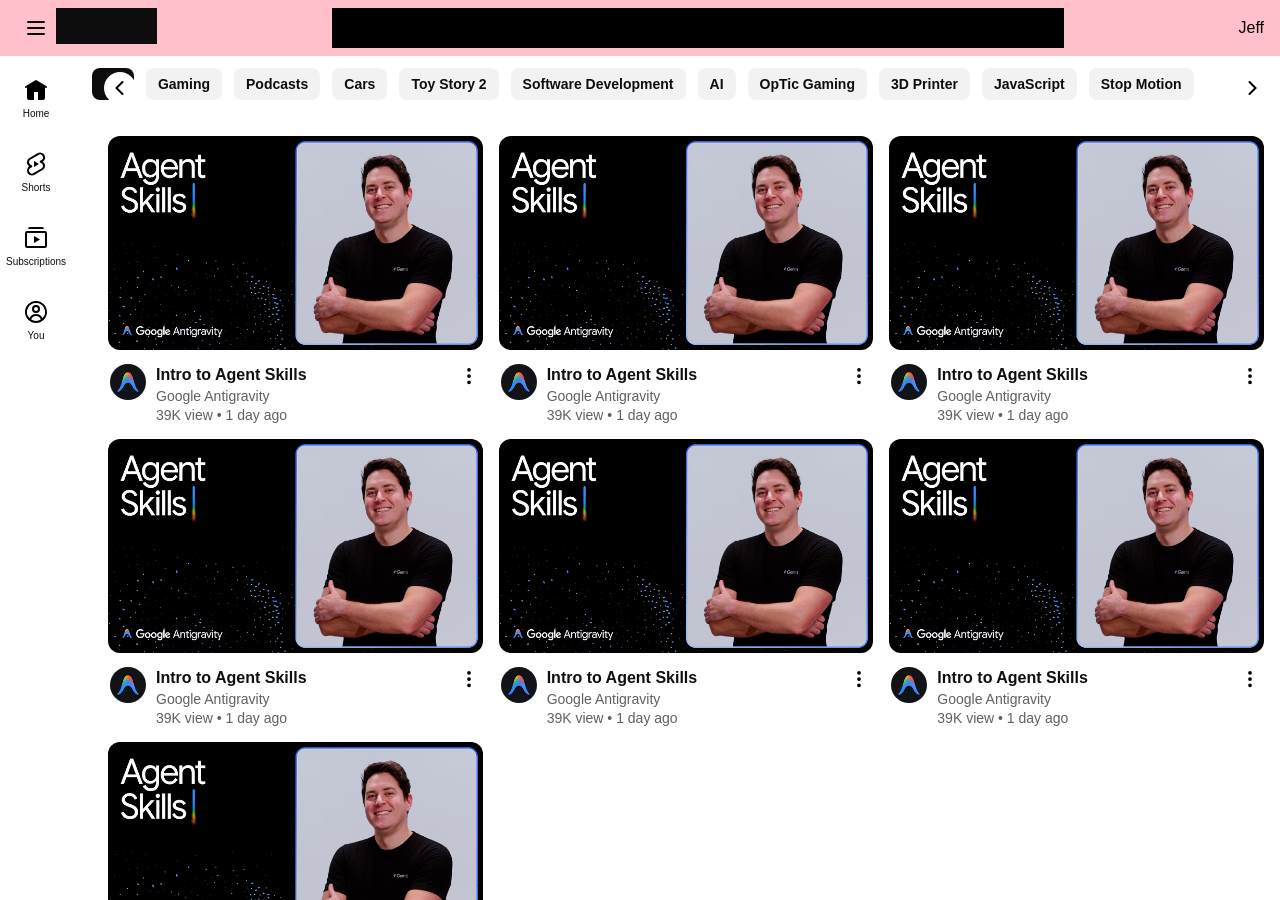
==== index.html @ ba790a58 "started the navbar" ====
<!DOCTYPE html>
<html lang="en">

<head>
    <meta charset="UTF-8">
    <meta name="viewport" content="width=device-width, initial-scale=1.0">
    
    <link rel="stylesheet" href="https://fonts.googleapis.com/css2?family=Material+Symbols+Outlined:opsz,wght,FILL,GRAD@20..48,100..700,0..1,-50..200&icon_names=home" />
    <link rel="stylesheet" href="style.css">
    <link rel="stylesheet" href="responsive.css">

    <title>YouTube</title>
</head>

<body>

    <!-- Navbar - Top -->
    <nav>
        <div class="logo-menu-left">
            <div class="burger-menu-icon-container">
                <div class="burger-menu-icon">
                    <svg xmlns="http://www.w3.org/2000/svg" height="24" viewBox="0 0 24 24" width="24" focusable="false" aria-hidden="true" style="pointer-events: none; display: inherit; width: 100%; height: 100%;"><path d="M20 5H4a1 1 0 000 2h16a1 1 0 100-2Zm0 6H4a1 1 0 000 2h16a1 1 0 000-2Zm0 6H4a1 1 0 000 2h16a1 1 0 000-2Z"></path></svg>
                </div>
            </div>
            <div class="yt-logo-large-container">
                <!-- <svg xmlns="http://www.w3.org/2000/svg" width="90" height="20" viewBox="0 0 101 20" preserveAspectRatio="xMidYMid meet">
                    <g>
                        <path d="M14.4848 20C14.4848 20 23.5695 20 25.8229 19.4C27.0917 19.06 28.0459 18.08 28.3808 16.87C29 14.65 29 9.98 29 9.98C29 9.98 29 5.34 28.3808 3.14C28.0459 1.9 27.0917 0.94 25.8229 0.61C23.5695 0 14.4848 0 14.4848 0C14.4848 0 5.42037 0 3.17711 0.61C1.9286 0.94 0.954148 1.9 0.59888 3.14C0 5.34 0 9.98 0 9.98C0 9.98 0 14.65 0.59888 16.87C0.954148 18.08 1.9286 19.06 3.17711 19.4C5.42037 20 14.4848 20 14.4848 20Z" fill="#FF0000"></path>
                        <path d="M19 10L11.5 5.75V14.25L19 10Z" fill="white"></path>
                    </g>
                    <g class="yt-text-paths">
                        <path d="M32.1819 2.10016V18.9002H34.7619V12.9102H35.4519C38.8019 12.9102 40.5619 11.1102 40.5619 7.57016V6.88016C40.5619 3.31016 39.0019 2.10016 35.7219 2.10016H32.1819ZM37.8619 7.63016C37.8619 10.0002 37.1419 11.0802 35.4019 11.0802H34.7619V3.95016H35.4519C37.4219 3.95016 37.8619 4.76016 37.8619 7.13016V7.63016Z"></path>
                        </g>
                </svg> -->
            </div> 
        </div>
        <div class="search-area-middle">
            <div class="search-area"></div>
        </div>
        <div class="sign-in-right">Jeff</div>
    </nav>

    <!-- Main Area -->
    <main>

        <!-- Menu Sidebar Large -->
        <section class="menu-sidebar">
            <!-- HOME / SHORTS SECTION -->
            <section class="menu-sidebar-section home-shorts-section">
                <div class="menu-sidebar-item">
                    <!-- HOME -->
                    <div class="sb-item-content">
                        <div class="sb-menu-icon">
                            <svg xmlns="http://www.w3.org/2000/svg" height="24" viewBox="0 0 24 24" width="24" focusable="false" aria-hidden="true" style="pointer-events: none; display: inherit; width: 100%; height: 100%;"><path d="m11.485 2.143-8 4.8-2 1.2a1 1 0 001.03 1.714L3 9.567V20a2 2 0 002 2h5v-8h4v8h5a2 2 0 002-2V9.567l.485.29a1 1 0 001.03-1.714l-2-1.2-8-4.8a1 1 0 00-1.03 0Z"></path></svg>
                        </div>
                        <span>Home</span>
                    </div>
                </div>
                <!-- SHORTS -->
                <div class="menu-sidebar-item">
                    <div class="sb-item-content">
                        <div class="sb-menu-icon">
                            <svg xmlns="http://www.w3.org/2000/svg" height="24" viewBox="0 0 24 24" width="24" focusable="false" aria-hidden="true" style="pointer-events: none; display: inherit; width: 100%; height: 100%;"><path d="m13.467 1.19-8 4.7a5 5 0 00-.255 8.46 5 5 0 005.32 8.462l8-4.7a5 5 0 00.258-8.462 5 5 0 001.641-6.464l-.12-.217a5 5 0 00-6.844-1.78m5.12 2.79a2.999 2.999 0 01-1.067 4.107l-1.327.78a1 1 0 00.096 1.775l.943.423a3 3 0 01.288 5.323l-8 4.7a3 3 0 01-3.039-5.173l1.327-.78a1 1 0 00-.097-1.775l-.942-.423a3 3 0 01-.288-5.323l8-4.7a3 3 0 014.106 1.066ZM15 12l-5-3v6l5-3Z"></path></svg>
                        </div>
                        <span>Shorts</span>
                    </div>
                </div>
            </section>
            <!-- SUBSCRIPTIONS -->
            <section class="menu-sidebar-section subscriptions-section">
                <!-- Subscriptions Heading -->
                <div class="menu-sidebar-item">
                    <div class="sb-item-content">
                        <span class="sb-menu-header">Subscriptions</span>
                        <div class="sb-menu-header-icon">
                            <svg xmlns="http://www.w3.org/2000/svg" height="24" viewBox="0 0 24 24" width="24" focusable="false" aria-hidden="true" style="pointer-events: none; display: inherit; width: 100%; height: 100%;"><path d="M8.793 5.293a1 1 0 000 1.414L14.086 12l-5.293 5.293a1 1 0 101.414 1.414L16.914 12l-6.707-6.707a1 1 0 00-1.414 0Z"></path></svg>
                        </div>
                    </div>
                </div>
                <div class="menu-sidebar-item">
                    <div class="sb-item-content">
                        <div class="sb-menu-icon">
                            <img class="subs-profile-img" src="https://yt3.ggpht.com/vik8mAiwHQbXiFyKfZ3__p55_VBdGvwxPpuPJBBwdbF0PjJxikXhrP-C3nLQAMAxGNd_-xQCIg=s88-c-k-c0x00ffffff-no-rj" alt="Pewdiepie Profile">
                        </div>
                        <span>Pewdipie</span>
                    </div>
                </div>
                <div class="menu-sidebar-item">
                    <div class="sb-item-content">
                        <div class="sb-menu-icon">
                            <img class="subs-profile-img" src="https://yt3.ggpht.com/nxYrc_1_2f77DoBadyxMTmv7ZpRZapHR5jbuYe7PlPd5cIRJxtNNEYyOC0ZsxaDyJJzXrnJiuDE=s88-c-k-c0x00ffffff-no-rj" alt="MrFeast Profile">
                        </div>
                        <span>Mr Feast</span>
                    </div>
                </div>
                <div class="menu-sidebar-item">
                    <div class="sb-item-content">
                        <div class="sb-menu-icon">
                            <img class="subs-profile-img" src="https://yt3.ggpht.com/xVXPh2t4Z7pYetsrxf_paFtTQ7SOGHmx1WlRzZVTJ5S2cPAsUOtZRLisFFlnvQPnKAoIur0X=s88-c-k-c0x00ffffff-no-rj" alt="MrFeast Profile">
                        </div>
                        <span>Sidemen</span>
                    </div>
                </div>
                <div class="menu-sidebar-item">
                    <div class="sb-item-content">
                        <div class="sb-menu-icon">
                            <img class="subs-profile-img" src="https://yt3.ggpht.com/PEWUpS4lfXweWds1DtbHnlVA0eVXmqypfHZe8-Hatzu_7Evzp3Efgf515TmeCXd_0po2Ypi08g=s88-c-k-c0x00ffffff-no-rj" alt="MrFeast Profile">
                        </div>
                        <span>Ali-A</span>
                    </div>
                </div>
                <div class="menu-sidebar-item">
                    <div class="sb-item-content">
                        <div class="sb-menu-icon">
                            <img class="subs-profile-img" src="https://yt3.ggpht.com/ytc/AIdro_lu7cLnCLYpj5hdW6889KSFa0rfmZfuLLQJ6Gz0dOW3ug=s88-c-k-c0x00ffffff-no-rj" alt="MrFeast Profile">
                        </div>
                        <span>Glarses</span>
                    </div>
                </div>
                <div class="menu-sidebar-item">
                    <div class="sb-item-content">
                        <div class="sb-menu-icon">
                            <img class="subs-profile-img" src="https://yt3.ggpht.com/gnvYLhXy8FAlPXZ2RTrkrgj-5kyt0vdE2FUGVOiKGdEZIa-wN5A-7nwZBlWJLzUMmoh1NWAU=s88-c-k-c0x00ffffff-no-rj" alt="MrFeast Profile">
                        </div>
                        <span>Linus Tech Tips</span>
                    </div>
                </div>
                <div class="menu-sidebar-item">
                    <div class="sb-item-content">
                        <div class="sb-menu-icon">
                            <img class="subs-profile-img" src="https://yt3.ggpht.com/ytc/AIdro_nH4ueMlT85aICvxNP4BLaSfVcvIFF_AXxKb7SnITuHnxI=s88-c-k-c0x00ffffff-no-rj" alt="MrFeast Profile">
                        </div>
                        <span>Dashy</span>
                    </div>
                </div>
            </section>
            <!-- YOU SECTION -->
            <section class="menu-sidebar-section you-section">
                <!-- You Heading -->
                <div class="menu-sidebar-item">
                    <div class="sb-item-content">
                        <span class="sb-menu-header">You</span>
                        <div class="sb-menu-header-icon">
                            <svg xmlns="http://www.w3.org/2000/svg" height="24" viewBox="0 0 24 24" width="24" focusable="false" aria-hidden="true" style="pointer-events: none; display: inherit; width: 100%; height: 100%;"><path d="M8.793 5.293a1 1 0 000 1.414L14.086 12l-5.293 5.293a1 1 0 101.414 1.414L16.914 12l-6.707-6.707a1 1 0 00-1.414 0Z"></path></svg>
                        </div>
                    </div>
                </div>
                <!-- History -->
                <div class="menu-sidebar-item">
                    <div class="sb-item-content">
                        <div class="sb-menu-icon">
                            <svg xmlns="http://www.w3.org/2000/svg" height="24" viewBox="0 0 24 24" width="24" focusable="false" aria-hidden="true" style="pointer-events: none; display: inherit; width: 100%; height: 100%;"><path d="M8.76 1.487a11 11 0 11-7.54 12.706 1 1 0 011.96-.4 9 9 0 0014.254 5.38A9 9 0 0016.79 4.38 9 9 0 004.518 7H7a1 1 0 010 2H1V3a1 1 0 012 0v2.678a11 11 0 015.76-4.192ZM12 6a1 1 0 00-1 1v5.58l.504.288 3.5 2a1 1 0 10.992-1.736L13 11.42V7a1 1 0 00-1-1Z"></path></svg>
                        </div>
                        <span>History</span>
                    </div>
                </div>
                <!-- Playlists -->
                <div class="menu-sidebar-item">
                    <div class="sb-item-content">
                        <div class="sb-menu-icon">
                            <svg xmlns="http://www.w3.org/2000/svg" height="24" viewBox="0 0 24 24" width="24" focusable="false" aria-hidden="true" style="pointer-events: none; display: inherit; width: 100%; height: 100%;"><path d="M16 15.395a.5.5 0 01.762-.426L22.5 18.5l-5.738 3.531a.5.5 0 01-.762-.425v-6.212ZM14 19H4a1 1 0 110-2h10v2Zm6-8a1 1 0 110 2H4a1 1 0 110-2h16Zm0-6a1 1 0 110 2H4a1 1 0 010-2h16Z"></path></svg>
                        </div>
                        <span>Playlists</span>
                    </div>
                </div>
                <!-- Watch later -->
                <div class="menu-sidebar-item">
                    <div class="sb-item-content">
                        <div class="sb-menu-icon">
                            <svg xmlns="http://www.w3.org/2000/svg" height="24" viewBox="0 0 24 24" width="24" focusable="false" aria-hidden="true" style="pointer-events: none; display: inherit; width: 100%; height: 100%;"><path d="M12 1C5.925 1 1 5.925 1 12s4.925 11 11 11 11-4.925 11-11S18.075 1 12 1Zm0 2a9 9 0 110 18.001A9 9 0 0112 3Zm0 3a1 1 0 00-1 1v5.565l.485.292 3.33 2a1 1 0 001.03-1.714L13 11.435V7a1 1 0 00-1-1Z"></path></svg>
                        </div>
                        <span>Watch later</span>
                    </div>
                </div>
                <!-- Liked videos -->
                <div class="menu-sidebar-item">
                    <div class="sb-item-content">
                        <div class="sb-menu-icon">
                            <svg xmlns="http://www.w3.org/2000/svg" height="24" viewBox="0 0 24 24" width="24" focusable="false" aria-hidden="true" style="pointer-events: none; display: inherit; width: 100%; height: 100%;"><path d="M9.221 1.795a1 1 0 011.109-.656l1.04.173a4 4 0 013.252 4.784L14 9h4.061a3.664 3.664 0 013.576 2.868A3.68 3.68 0 0121 14.85l.02.087A3.815 3.815 0 0120 18.5v.043l-.01.227a2.82 2.82 0 01-.135.663l-.106.282A3.754 3.754 0 0116.295 22h-3.606l-.392-.007a12.002 12.002 0 01-5.223-1.388l-.343-.189-.27-.154a2.005 2.005 0 00-.863-.26l-.13-.004H3.5a1.5 1.5 0 01-1.5-1.5V12.5A1.5 1.5 0 013.5 11h1.79l.157-.013a1 1 0 00.724-.512l.063-.145 2.987-8.535Zm-1.1 9.196A3 3 0 015.29 13H4v4.998h1.468a4 4 0 011.986.528l.27.155.285.157A10 10 0 0012.69 20h3.606c.754 0 1.424-.483 1.663-1.2l.03-.126a.819.819 0 00.012-.131v-.872l.587-.586c.388-.388.577-.927.523-1.465l-.038-.23-.02-.087-.21-.9.55-.744A1.663 1.663 0 0018.061 11H14a2.002 2.002 0 01-1.956-2.418l.623-2.904a2 2 0 00-1.626-2.392l-.21-.035-2.71 7.741Z"></path></svg>
                        </div>
                        <span>Liked videos</span>
                    </div>
                </div>
                <!-- Your videos -->
                <div class="menu-sidebar-item">
                    <div class="sb-item-content">
                        <div class="sb-menu-icon">
                            <svg xmlns="http://www.w3.org/2000/svg" height="24" viewBox="0 0 24 24" width="24" focusable="false" aria-hidden="true" style="pointer-events: none; display: inherit; width: 100%; height: 100%;"><path d="M21 3H3a2 2 0 00-2 2v14a2 2 0 002 2h18a2 2 0 002-2V5a2 2 0 00-2-2ZM3 19V5h18v14H3Zm13-7L9.5 8v8l6.5-4Z"></path></svg>
                        </div>
                        <span>Your videos</span>
                    </div>
                </div>
                <!-- Downloads -->
                <div class="menu-sidebar-item">
                    <div class="sb-item-content">
                        <div class="sb-menu-icon">
                            <svg xmlns="http://www.w3.org/2000/svg" height="24" viewBox="0 0 24 24" width="24" focusable="false" aria-hidden="true" style="pointer-events: none; display: inherit; width: 100%; height: 100%;"><path d="M12 2a1 1 0 00-1 1v11.586l-4.293-4.293a1 1 0 10-1.414 1.414L12 18.414l6.707-6.707a1 1 0 10-1.414-1.414L13 14.586V3a1 1 0 00-1-1Zm7 18H5a1 1 0 000 2h14a1 1 0 000-2Z"></path></svg>
                        </div>
                        <span>Downloads</span>
                    </div>
                </div>
                <!-- Show more -->
                <div class="menu-sidebar-item">
                    <div class="sb-item-content">
                        <div class="sb-menu-icon">
                            <svg xmlns="http://www.w3.org/2000/svg" height="24" viewBox="0 0 24 24" width="24" focusable="false" aria-hidden="true" style="pointer-events: none; display: inherit; width: 100%; height: 100%;"><path d="M18.707 8.793a1 1 0 00-1.414 0L12 14.086 6.707 8.793a1 1 0 10-1.414 1.414L12 16.914l6.707-6.707a1 1 0 000-1.414Z"></path></svg>
                        </div>
                        <span>Show more</span>
                    </div>
                </div>
            </section>
            <!-- EXPLORE SECTION -->
            <section class="menu-sidebar-section explore-section">
                <!-- Explore Heading -->
                <div class="menu-sidebar-item">
                    <div class="sb-item-content">
                        <span class="sb-menu-header-bottom">Explore</span>
                    </div>
                </div>
                <!-- Music -->
                <div class="menu-sidebar-item">
                    <div class="sb-item-content">
                        <div class="sb-menu-icon">
                            <svg xmlns="http://www.w3.org/2000/svg" height="24" viewBox="0 0 24 24" width="24" focusable="false" aria-hidden="true" style="pointer-events: none; display: inherit; width: 100%; height: 100%;"><path d="M11 2.766v10.99a4.5 4.5 0 101.994 3.976L13 17.5V9.2l5.485 3.292A1 1 0 0020 11.634V6.966a1 1 0 00-.485-.857l-7-4.2A1 1 0 0011 2.766Zm2 4.102V4.533l5 3v2.335l-5-3ZM8.5 15a2.5 2.5 0 110 5.001A2.5 2.5 0 018.5 15Z"></path></svg>
                        </div>
                        <span>Music</span>
                    </div>
                </div>
                <!-- Gaming -->
                <div class="menu-sidebar-item">
                    <div class="sb-item-content">
                        <div class="sb-menu-icon">
                            <svg xmlns="http://www.w3.org/2000/svg" height="24" viewBox="0 0 24 24" width="24" focusable="false" aria-hidden="true" style="pointer-events: none; display: inherit; width: 100%; height: 100%;"><path d="M15.97 2.615 12 4.998 8.03 2.615a2 2 0 00-2.06 0l-5 3A2 2 0 000 7.33v7.34a2 2 0 00.97 1.715l10 6c.634.38 1.426.38 2.06 0l10-6A1.998 1.998 0 0024 14.67V7.33a2 2 0 00-.97-1.715l-5-3a2 2 0 00-2.06 0ZM12 7.33l5-3 5 3v7.34l-10 6-10-6V7.33l5-3 5 3ZM7 7.5a1 1 0 00-1 1v1.502H4.5a1 1 0 000 2H6V13.5a1 1 0 102 0v-1.498h1.5a1 1 0 000-2H8V8.5a1 1 0 00-1-1Zm11.5 1.502a1.5 1.5 0 100 3 1.5 1.5 0 000-3Zm-4 2a1.5 1.5 0 100 3 1.5 1.5 0 000-3Z"></path></svg>
                        </div>
                        <span>Gaming</span>
                    </div>
                </div>
                <!-- News -->
                <div class="menu-sidebar-item">
                    <div class="sb-item-content">
                        <div class="sb-menu-icon">
                            <svg xmlns="http://www.w3.org/2000/svg" height="24" viewBox="0 0 24 24" width="24" focusable="false" aria-hidden="true" style="pointer-events: none; display: inherit; width: 100%; height: 100%;"><path d="M23 17V3H1v14a4 4 0 004 4h14a4 4 0 004-4ZM3 17V5h18v12a2 2 0 01-2 2H5a2 2 0 01-2-2ZM18 7H6a1 1 0 000 2h12a1 1 0 100-2Zm0 4h-3a1 1 0 000 2h3a1 1 0 000-2Zm-7 0H6a1 1 0 00-1 1v4a1 1 0 001 1h5a1 1 0 001-1v-4a1 1 0 00-1-1Zm-4 4v-2h3v2H7Zm11 0h-3a1 1 0 000 2h3a1 1 0 000-2Z"></path></svg>
                        </div>
                        <span>News</span>
                    </div>
                </div>
                <!-- Show more -->
                <div class="menu-sidebar-item">
                    <div class="sb-item-content">
                        <div class="sb-menu-icon">
                            <svg xmlns="http://www.w3.org/2000/svg" height="24" viewBox="0 0 24 24" width="24" focusable="false" aria-hidden="true" style="pointer-events: none; display: inherit; width: 100%; height: 100%;"><path d="M18.707 8.793a1 1 0 00-1.414 0L12 14.086 6.707 8.793a1 1 0 10-1.414 1.414L12 16.914l6.707-6.707a1 1 0 000-1.414Z"></path></svg>
                        </div>
                        <span>Show more</span>
                    </div>
                </div>
            </section>
            <!-- MORE FROM YOUTUBE -->
            <section class="menu-sidebar-section more-from-yt-section">
                <!-- More from YouTube Heading -->
                <div class="menu-sidebar-item">
                    <div class="sb-item-content">
                        <span class="sb-menu-header-bottom">More from YouTube</span>
                    </div>
                </div>
                <!-- YouTube Studio -->
                <div class="menu-sidebar-item">
                    <div class="sb-item-content">
                        <div class="sb-menu-icon">
                            <svg xmlns="http://www.w3.org/2000/svg" xmlns:xlink="http://www.w3.org/1999/xlink" version="1.1" x="0px" y="0px" width="24px" height="24px" viewBox="0 0 24 24" enable-background="new 0 0 24 24" xml:space="preserve" focusable="false" aria-hidden="true" style="pointer-events: none; display: inherit; width: 100%; height: 100%;">
                                <g>
                                  <path fill="#FF0033" d="M11.13,1.21c0.48-0.28,1.26-0.28,1.74,0l8.01,4.64c0.48,0.28,0.87,0.97,0.87,1.53v9.24   c0,0.56-0.39,1.25-0.87,1.53l-8.01,4.64c-0.48,0.28-1.26,0.28-1.74,0l-8.01-4.64c-0.48-0.28-0.87-0.97-0.87-1.53V7.38   c0-0.56,0.39-1.25,0.87-1.53L11.13,1.21z"></path>
                                  <polygon fill="#FFFFFF" points="10,15 15,12 10,9  "></polygon>
                                  <path fill="#FFFFFF" d="M12,6c0.11,0,0.19,0.03,0.21,0.04l4.89,2.82c0.05,0.03,0.14,0.2,0.14,0.37v5.67c0,0.17-0.09,0.34-0.14,0.37   l-4.9,2.83c-0.03,0.01-0.1,0.04-0.21,0.04c-0.11,0-0.19-0.03-0.21-0.04l-4.9-2.83c-0.05-0.03-0.15-0.2-0.15-0.37V9.24   c0-0.17,0.1-0.34,0.14-0.37l4.9-2.83C11.82,6.03,11.89,6,12,6 M12,5c-0.25,0-0.51,0.06-0.71,0.18L6.39,8   C5.99,8.23,5.75,8.77,5.75,9.24v5.67c0,0.47,0.24,1,0.64,1.24l4.9,2.83c0.2,0.12,0.46,0.18,0.71,0.18c0.25,0,0.51-0.06,0.71-0.18   l4.9-2.83c0.41-0.24,0.64-0.77,0.64-1.24V9.24c0-0.47-0.23-1-0.64-1.24l-4.9-2.82C12.51,5.06,12.26,5,12,5L12,5z"></path>
                                </g>
                            </svg>
                        </div>
                        <span>YouTube Studio</span>
                    </div>
                </div>
                <!-- YouTube Music -->
                <div class="menu-sidebar-item">
                    <div class="sb-item-content">
                        <div class="sb-menu-icon">
                            <svg xmlns="http://www.w3.org/2000/svg" xmlns:xlink="http://www.w3.org/1999/xlink" version="1.1" x="0px" y="0px" width="24px" height="24px" viewBox="0 0 24 24" enable-background="new 0 0 24 24" xml:space="preserve" focusable="false" aria-hidden="true" style="pointer-events: none; display: inherit; width: 100%; height: 100%;">
                                <g>
                                  <circle id="XMLID_4814__yt141" fill="#FF0033" cx="12" cy="12" r="11"></circle>
                                  <path fill="#FFFFFF" d="M12,6.25c3.17,0,5.75,2.58,5.75,5.75s-2.58,5.75-5.75,5.75S6.25,15.17,6.25,12S8.83,6.25,12,6.25 M12,5.25   c-3.73,0-6.75,3.02-6.75,6.75s3.02,6.75,6.75,6.75s6.75-3.02,6.75-6.75S15.73,5.25,12,5.25L12,5.25z"></path>
                                  <polygon fill="#FFFFFF" points="10,15 15,12 10,9  "></polygon>
                                </g>
                            </svg>
                        </div>
                        <span>YouTube Music</span>
                    </div>
                </div>
                <!-- YouTube Kids -->
                <div class="menu-sidebar-item">
                    <div class="sb-item-content">
                        <div class="sb-menu-icon">
                            <svg xmlns="http://www.w3.org/2000/svg" xmlns:xlink="http://www.w3.org/1999/xlink" version="1.1" x="0px" y="0px" width="24px" height="24px" viewBox="0 0 24 24" enable-background="new 0 0 24 24" xml:space="preserve" focusable="false" aria-hidden="true" style="pointer-events: none; display: inherit; width: 100%; height: 100%;">
                                <g>
                                  <g>
                                    <path fill="#FF0033" d="M22.64,13.2c-0.01-1.04-0.62-5.98-0.9-6.74c-0.19-0.5-0.58-1.4-1.31-1.95c-0.94-0.7-1.7-0.83-2.68-0.85    C17.06,3.64,6.12,5.03,4.79,5.51C3.8,5.88,3.03,6.35,2.42,6.95c-0.99,0.98-1.18,1.93-1.02,3.6c0.14,1.52,0.85,6.55,1.21,7.59    c0.39,1.15,1.11,2.03,2.3,2.16c3.62,0.39,4.48-1.6,12.9-1.58c2.55,0.01,3.82-1.11,4.35-2.08C22.77,15.49,22.65,13.99,22.64,13.2z"></path>
                                    <path fill="#212121" d="M17.47,4.04C17.47,4.04,17.48,4.04,17.47,4.04c0.94,0.02,1.67,0.14,2.56,0.81    c0.7,0.53,1.08,1.39,1.25,1.86c0.28,0.73,0.85,5.44,0.86,6.43c0.01,0.76,0.12,2.19-0.47,3.28c-0.5,0.92-1.71,1.98-4.13,1.98    c-0.01,0-0.01,0-0.02,0c-0.04,0-0.07,0-0.11,0c-7.23,0-8.55,1.56-11.33,1.56c-0.27,0-0.56-0.02-0.87-0.05    c-1.13-0.12-1.82-0.96-2.19-2.06c-0.34-0.99-1.01-5.79-1.15-7.24c-0.15-1.6,0.03-2.51,0.98-3.44c0.58-0.57,1.32-1.02,2.27-1.37    C6.38,5.35,16.73,4.04,17.47,4.04 M17.47,3.2c-0.47,0-3.53,0.37-6.09,0.72C8.82,4.27,5.6,4.75,4.84,5.03    c-1.06,0.39-1.9,0.9-2.56,1.56C1.05,7.8,0.9,9.06,1.05,10.7c0.12,1.27,0.8,6.28,1.19,7.43c0.53,1.55,1.55,2.48,2.89,2.62    c0.33,0.04,0.64,0.05,0.96,0.05c1.17,0,2.1-0.25,3.18-0.54c1.69-0.45,3.8-1.02,8.15-1.02l0.11,0l0.02,0    c1.07,0,3.68-0.24,4.86-2.42c0.63-1.17,0.6-2.59,0.58-3.43c0-0.09,0-0.18-0.01-0.26c-0.01-1.01-0.59-5.85-0.92-6.72    c-0.38-1-0.89-1.75-1.53-2.23c-1.05-0.79-1.94-0.96-3.04-0.98l-0.01,0L17.47,3.2L17.47,3.2z"></path>
                                  </g>
                                  <g>
                                    <path fill="#FFFFFF" d="M15.28,11.85c-0.03,0.02-0.05,0.03-0.08,0.05c-0.21,0.14-0.42,0.28-0.63,0.43    c-0.49,0.33-3.33,2.26-3.33,2.26c-0.24,0.18-0.7,0.47-0.87,0.38c-0.17-0.09-0.23-0.72-0.27-1.02l-0.01-0.07    c-0.05-0.36-0.46-3.83-0.51-4.21C9.56,9.56,9.5,9.17,9.62,9.08c0.13-0.1,0.47,0.01,0.58,0.05c0.66,0.21,3.93,1.35,4.95,1.86    c0.03,0.02,0.06,0.03,0.1,0.04c0.15,0.06,0.35,0.15,0.35,0.39C15.6,11.65,15.42,11.76,15.28,11.85z"></path>
                                    <path fill="#212121" d="M10.04,9.59c1.14,0.38,3.77,1.32,5.01,1.87c-0.15,0.1-0.3,0.2-0.45,0.3c-0.58,0.39-3.94,2.68-3.94,2.68    l-0.02,0.01l-0.02,0.01c0,0,0,0,0,0c0-0.03-0.01-0.05-0.01-0.07l-0.02-0.13l-0.01-0.08c-0.04-0.31-0.31-2.58-0.48-3.94    C10.08,9.98,10.06,9.76,10.04,9.59 M9.4,8.56c-0.07,0-0.14,0.01-0.18,0.05c-0.15,0.11-0.07,0.58-0.05,0.7    c0.05,0.45,0.54,4.56,0.6,4.99l0.01,0.08c0.05,0.36,0.12,1.1,0.33,1.21c0.03,0.01,0.06,0.02,0.1,0.02c0.25,0,0.68-0.28,0.93-0.47    c0,0,3.36-2.29,3.94-2.68c0.25-0.17,0.5-0.34,0.75-0.51c0.03-0.02,0.06-0.04,0.1-0.06c0.17-0.1,0.38-0.23,0.38-0.5    c-0.01-0.29-0.24-0.39-0.41-0.46c-0.04-0.02-0.08-0.03-0.11-0.05c-1.21-0.61-5.09-1.96-5.87-2.21C9.8,8.63,9.58,8.56,9.4,8.56    L9.4,8.56z"></path>
                                  </g>
                                </g>
                            </svg>
                        </div>
                        <span>YouTube Kids</span>
                    </div>
                </div>
            </section>
            <!-- ADMIN SECTION -->
            <section class="menu-sidebar-section admin-section">
                <!-- Settings -->
                <div class="menu-sidebar-item">
                    <div class="sb-item-content">
                        <div class="sb-menu-icon">
                            <svg xmlns="http://www.w3.org/2000/svg" height="24" viewBox="0 0 24 24" width="24" focusable="false" aria-hidden="true" style="pointer-events: none; display: inherit; width: 100%; height: 100%;"><path d="M12.844 1h-1.687a2 2 0 00-1.962 1.616 3 3 0 01-3.92 2.263 2 2 0 00-2.38.891l-.842 1.46a2 2 0 00.417 2.507 3 3 0 010 4.525 2 2 0 00-.417 2.507l.843 1.46a2 2 0 002.38.892 3.001 3.001 0 013.918 2.263A2 2 0 0011.157 23h1.686a2 2 0 001.963-1.615 3.002 3.002 0 013.92-2.263 2 2 0 002.38-.892l.842-1.46a2 2 0 00-.418-2.507 3 3 0 010-4.526 2 2 0 00.418-2.508l-.843-1.46a2 2 0 00-2.38-.891 3 3 0 01-3.919-2.263A2 2 0 0012.844 1Zm-1.767 2.347a6 6 0 00.08-.347h1.687a4.98 4.98 0 002.407 3.37 4.98 4.98 0 004.122.4l.843 1.46A4.98 4.98 0 0018.5 12a4.98 4.98 0 001.716 3.77l-.843 1.46a4.98 4.98 0 00-4.123.4A4.979 4.979 0 0012.843 21h-1.686a4.98 4.98 0 00-2.408-3.371 4.999 4.999 0 00-4.12-.399l-.844-1.46A4.979 4.979 0 005.5 12a4.98 4.98 0 00-1.715-3.77l.842-1.459a4.98 4.98 0 004.123-.399 4.981 4.981 0 002.327-3.025ZM16 12a4 4 0 11-7.999 0 4 4 0 018 0Zm-4 2a2 2 0 100-4 2 2 0 000 4Z"></path></svg>
                        </div>
                        <span>Settings</span>
                    </div>
                </div>
                <!-- Report history -->
                <div class="menu-sidebar-item">
                    <div class="sb-item-content">
                        <div class="sb-menu-icon">
                            <svg xmlns="http://www.w3.org/2000/svg" height="24" viewBox="0 0 24 24" width="24" focusable="false" aria-hidden="true" style="pointer-events: none; display: inherit; width: 100%; height: 100%;"><path d="m4 2.999-.146.073A1.55 1.55 0 003 4.454v16.545a1 1 0 102 0v-6.491a7.26 7.26 0 016.248.115l.752.376a8.94 8.94 0 008 0l.145-.073c.524-.262.855-.797.855-1.382V4.458a1.21 1.21 0 00-1.752-1.083 7.26 7.26 0 01-6.496 0L12 2.999a8.94 8.94 0 00-8 0Zm7.105 1.79v-.002l.752.376A9.26 9.26 0 0019 5.641v7.62a6.95 6.95 0 01-6.105-.052l-.752-.376A9.261 9.261 0 005 12.355v-7.62a6.94 6.94 0 016.105.054Z"></path></svg>
                        </div>
                        <span>Report history</span>
                    </div>
                </div>
                <!-- Help -->
                <div class="menu-sidebar-item">
                    <div class="sb-item-content">
                        <div class="sb-menu-icon">
                            <svg xmlns="http://www.w3.org/2000/svg" height="24" viewBox="0 0 24 24" width="24" focusable="false" aria-hidden="true" style="pointer-events: none; display: inherit; width: 100%; height: 100%;"><path d="M12 1C5.925 1 1 5.925 1 12s4.925 11 11 11 11-4.925 11-11S18.075 1 12 1Zm0 2a9 9 0 110 18.001A9 9 0 0112 3Zm.5 3h-.483a3.45 3.45 0 00-3.089 1.909l-.323.644a1 1 0 001.79.894l.322-.643a1.46 1.46 0 011.3-.804h.483a1.5 1.5 0 01.153 2.992l-.306.016A1.5 1.5 0 0011 12.5v1a1 1 0 002 0v-.535A3.5 3.5 0 0012.5 6Zm-.5 9.75a1.25 1.25 0 100 2.5 1.25 1.25 0 000-2.5Z"></path></svg>
                        </div>
                        <span>Help</span>
                    </div>
                </div>
                <!-- Send feedback -->
                <div class="menu-sidebar-item">
                    <div class="sb-item-content">
                        <div class="sb-menu-icon">
                            <svg xmlns="http://www.w3.org/2000/svg" height="24" viewBox="0 0 24 24" width="24" focusable="false" aria-hidden="true" style="pointer-events: none; display: inherit; width: 100%; height: 100%;"><path d="M19 2H5a4 4 0 00-4 4v10a4 4 0 004 4h2v1.604a1.41 1.41 0 002.095 1.232L14.2 20H19a4 4 0 004-4V6a4 4 0 00-4-4ZM5 4h14a2 2 0 012 2v10a2 2 0 01-2 2h-5.318l-.453.252L9 20.6V18H5a2 2 0 01-2-2V6a2 2 0 012-2Zm7 2a1 1 0 00-1 1v4.5a1 1 0 002 0V7a1 1 0 00-1-1Zm0 7.75a1.25 1.25 0 100 2.5 1.25 1.25 0 000-2.5Z"></path></svg>
                        </div>
                        <span>Send feedback</span>
                    </div>
                </div>
            </section>
            <!-- FOOTER SECTION -->
            <footer>
                <div class="footer-top">
                    <a href="#" class="footer-links">About</a>
                    <a href="#" class="footer-links">Press</a>
                    <a href="#" class="footer-links">Copyright</a>
                    <a href="#" class="footer-links">Contact us</a>
                    <a href="#" class="footer-links">Creators</a>
                    <a href="#" class="footer-links">Advertise</a>
                    <a href="#" class="footer-links">Developers</a>
                </div>
                <div class="footer-bottom">
                    <a href="#" class="footer-links">Terms</a>
                    <a href="#" class="footer-links">Privacy</a>
                    <a href="#" class="footer-links">Policy & Safety</a>
                    <a href="#" class="footer-links">How YouTube works</a>
                    <a href="#" class="footer-links">Test new features</a>
                </div>
                <div class="copyright">
                    <div>© 2026 Google LLC</div>
                </div>
                
            </footer>
        </section>

        <!-- Menu Sidebar Small -->
        <section class="menu-sidebar-small">
            <div class="sml-menu-icons">
                <div class="sml-menu-icon">
                    <svg xmlns="http://www.w3.org/2000/svg" height="24" viewBox="0 0 24 24" width="24" focusable="false" aria-hidden="true" style="pointer-events: none; display: inherit; width: 100%; height: 100%;"><path d="m11.485 2.143-8 4.8-2 1.2a1 1 0 001.03 1.714L3 9.567V20a2 2 0 002 2h5v-8h4v8h5a2 2 0 002-2V9.567l.485.29a1 1 0 001.03-1.714l-2-1.2-8-4.8a1 1 0 00-1.03 0Z"></path></svg>
                </div>
                <div class="sml-menu-text">
                    Home
                </div>
            </div>
            <div class="sml-menu-icons">
                <div class="sml-menu-icon">
                    <svg xmlns="http://www.w3.org/2000/svg" height="24" viewBox="0 0 24 24" width="24" focusable="false" aria-hidden="true" style="pointer-events: none; display: inherit; width: 100%; height: 100%;"><path d="m13.467 1.19-8 4.7a5 5 0 00-.255 8.46 5 5 0 005.32 8.462l8-4.7a5 5 0 00.258-8.462 5 5 0 001.641-6.464l-.12-.217a5 5 0 00-6.844-1.78m5.12 2.79a2.999 2.999 0 01-1.067 4.107l-1.327.78a1 1 0 00.096 1.775l.943.423a3 3 0 01.288 5.323l-8 4.7a3 3 0 01-3.039-5.173l1.327-.78a1 1 0 00-.097-1.775l-.942-.423a3 3 0 01-.288-5.323l8-4.7a3 3 0 014.106 1.066ZM15 12l-5-3v6l5-3Z"></path></svg>
                </div>
                <div class="sml-menu-text">
                    Shorts
                </div>
            </div>
            <div class="sml-menu-icons">
                <div class="sml-menu-icon">
                    <svg xmlns="http://www.w3.org/2000/svg" height="24" viewBox="0 0 24 24" width="24" focusable="false" aria-hidden="true" style="pointer-events: none; display: inherit; width: 100%; height: 100%;"><path d="M18 1H6a2 2 0 00-2 2h16a2 2 0 00-2-2Zm3 4H3a2 2 0 00-2 2v13a2 2 0 002 2h18a2 2 0 002-2V7a2 2 0 00-2-2ZM3 20V7h18v13H3Zm13-6.5L10 10v7l6-3.5Z"></path></svg>
                </div>
                <div class="sml-menu-text">
                    Subscriptions
                </div>
            </div>
            <div class="sml-menu-icons">
                <div class="sml-menu-icon">
                    <svg xmlns="http://www.w3.org/2000/svg" height="24" viewBox="0 0 24 24" width="24" focusable="false" aria-hidden="true" style="pointer-events: none; display: inherit; width: 100%; height: 100%;"><path d="M12 1C5.925 1 1 5.925 1 12s4.925 11 11 11 11-4.925 11-11S18.075 1 12 1Zm0 2a9 9 0 016.447 15.276 7 7 0 00-12.895 0A9 9 0 0112 3Zm0 2a4 4 0 100 8 4 4 0 000-8Zm0 2a2 2 0 110 4 2 2 0 010-4Zm-.1 9.001L11.899 16a5 5 0 014.904 3.61A8.96 8.96 0 0112 21a8.96 8.96 0 01-4.804-1.391 5 5 0 014.704-3.608Z"></path></svg>
                </div>
                <div class="sml-menu-text">
                    You
                </div>
            </div>
        </section>

        <!-- Seperator Section -->
        <div class="seperator-section"></div>

        <!-- Video Section -->
        <section class="main-area-right">
            <!-- Category Section That Scrolls -->
            <section class="scroll-container">
                <div class="categories">
                    <div>
                        <button class="category-btn-active"><span>All</span></button>
                    </div>
                    <div>
                        <button class="category-btns"><span>Gaming</span></button>
                    </div>
                    <div>
                        <button class="category-btns"><span>Podcasts</span></button>
                    </div>
                    <div>
                        <button class="category-btns"><span>Cars</span></button>
                    </div>
                    <div>
                        <button class="category-btns"><span>Toy Story 2</span></button>
                    </div>
                    <div>
                        <button class="category-btns"><span>Software Development</span></button>
                    </div>
                    <div>
                        <button class="category-btns"><span>AI</span></button>
                    </div>
                    <div>
                        <button class="category-btns"><span>OpTic Gaming</span></button>
                    </div>
                    <div>
                        <button class="category-btns"><span>3D Printer</span></button>
                    </div>
                    <div>
                        <button class="category-btns"><span>JavaScript</span></button>
                    </div>
                    <div>
                        <button class="category-btns"><span>Stop Motion</span></button>
                    </div>
                </div>

                <!-- Category Arrows (left & right) -->
                <div class="arrows">
                    <div class="arrow-container right-arrow-container">
                        <div class="arrow">
                            <svg xmlns="http://www.w3.org/2000/svg" height="24" viewBox="0 0 24 24" width="24" focusable="false" aria-hidden="true" style="pointer-events: none; display: inherit; width: 100%; height: 100%;"><path d="M8.793 5.293a1 1 0 000 1.414L14.086 12l-5.293 5.293a1 1 0 101.414 1.414L16.914 12l-6.707-6.707a1 1 0 00-1.414 0Z"></path></svg>
                        </div>
                    </div>
                    <div class="arrow-container left-arrow-container">
                        <div class="arrow">
                            <svg xmlns="http://www.w3.org/2000/svg" height="24" viewBox="0 0 24 24" width="24" focusable="false" aria-hidden="true" style="pointer-events: none; display: inherit; width: 100%; height: 100%;"><path d="M13.793 5.293 7.086 12l6.707 6.707a1 1 0 101.414-1.414L9.914 12l5.293-5.293a1 1 0 10-1.414-1.414Z"></path></svg>
                        </div>
                    </div>
                    
                </div>
                
            </section>
            <!-- YouTube Video Feed Section -->
            <section class="videos-section">
                <!-- Video 1 -->
                <div class="video">
                    <div class="video-thumbnail">
                        <img src="./resources/video-thumbnails/yt-thumbnail-1.avif" alt="intro to agent skills">
                    </div>
                    <div class="video-details">
                        <div class="channel-dp">
                            <img src="./resources/channel-dps/channel-1-dp.jpg" alt="google antigravity">
                        </div>
                        <div class="video-info-section">
                            <div class="video-info-section-left">
                                <span class="video-title">Intro to Agent Skills</span>
                                <span class="video-channel">Google Antigravity</span>
                                <span class="video-views-date">39K view • 1 day ago</span>
                            </div>
                            <div class="video-info-section-right">
                                <img src="./resources/symbols/three-dots-vertical.svg" alt="">
                            </div>
                        </div>
                    </div>
                </div>
                <!-- Video 2 -->
                <div class="video">
                    <div class="video-thumbnail">
                        <img src="./resources/video-thumbnails/yt-thumbnail-1.avif" alt="intro to agent skills">
                    </div>
                    <div class="video-details">
                        <div class="channel-dp">
                            <img src="./resources/channel-dps/channel-1-dp.jpg" alt="google antigravity">
                        </div>
                        <div class="video-info-section">
                            <div class="video-info-section-left">
                                <span class="video-title">Intro to Agent Skills</span>
                                <span class="video-channel">Google Antigravity</span>
                                <span class="video-views-date">39K view • 1 day ago</span>
                            </div>
                            <div class="video-info-section-right">
                                <img src="./resources/symbols/three-dots-vertical.svg" alt="">
                            </div>
                        </div>
                    </div>
                </div>
                <!-- Video 3 -->
                <div class="video">
                    <div class="video-thumbnail">
                        <img src="./resources/video-thumbnails/yt-thumbnail-1.avif" alt="intro to agent skills">
                    </div>
                    <div class="video-details">
                        <div class="channel-dp">
                            <img src="./resources/channel-dps/channel-1-dp.jpg" alt="google antigravity">
                        </div>
                        <div class="video-info-section">
                            <div class="video-info-section-left">
                                <span class="video-title">Intro to Agent Skills</span>
                                <span class="video-channel">Google Antigravity</span>
                                <span class="video-views-date">39K view • 1 day ago</span>
                            </div>
                            <div class="video-info-section-right">
                                <img src="./resources/symbols/three-dots-vertical.svg" alt="">
                            </div>
                        </div>
                    </div>
                </div>
                <!-- Video 4 -->
                <div class="video">
                    <div class="video-thumbnail">
                        <img src="./resources/video-thumbnails/yt-thumbnail-1.avif" alt="intro to agent skills">
                    </div>
                    <div class="video-details">
                        <div class="channel-dp">
                            <img src="./resources/channel-dps/channel-1-dp.jpg" alt="google antigravity">
                        </div>
                        <div class="video-info-section">
                            <div class="video-info-section-left">
                                <span class="video-title">Intro to Agent Skills</span>
                                <span class="video-channel">Google Antigravity</span>
                                <span class="video-views-date">39K view • 1 day ago</span>
                            </div>
                            <div class="video-info-section-right">
                                <img src="./resources/symbols/three-dots-vertical.svg" alt="">
                            </div>
                        </div>
                    </div>
                </div>
                <!-- Video 5 -->
                <div class="video">
                    <div class="video-thumbnail">
                        <img src="./resources/video-thumbnails/yt-thumbnail-1.avif" alt="intro to agent skills">
                    </div>
                    <div class="video-details">
                        <div class="channel-dp">
                            <img src="./resources/channel-dps/channel-1-dp.jpg" alt="google antigravity">
                        </div>
                        <div class="video-info-section">
                            <div class="video-info-section-left">
                                <span class="video-title">Intro to Agent Skills</span>
                                <span class="video-channel">Google Antigravity</span>
                                <span class="video-views-date">39K view • 1 day ago</span>
                            </div>
                            <div class="video-info-section-right">
                                <img src="./resources/symbols/three-dots-vertical.svg" alt="">
                            </div>
                        </div>
                    </div>
                </div>
                <!-- Video 6 -->
                <div class="video">
                    <div class="video-thumbnail">
                        <img src="./resources/video-thumbnails/yt-thumbnail-1.avif" alt="intro to agent skills">
                    </div>
                    <div class="video-details">
                        <div class="channel-dp">
                            <img src="./resources/channel-dps/channel-1-dp.jpg" alt="google antigravity">
                        </div>
                        <div class="video-info-section">
                            <div class="video-info-section-left">
                                <span class="video-title">Intro to Agent Skills</span>
                                <span class="video-channel">Google Antigravity</span>
                                <span class="video-views-date">39K view • 1 day ago</span>
                            </div>
                            <div class="video-info-section-right">
                                <img src="./resources/symbols/three-dots-vertical.svg" alt="">
                            </div>
                        </div>
                    </div>
                </div>
                <!-- Video 7 -->
                <div class="video">
                    <div class="video-thumbnail">
                        <img src="./resources/video-thumbnails/yt-thumbnail-1.avif" alt="intro to agent skills">
                    </div>
                    <div class="video-details">
                        <div class="channel-dp">
                            <img src="./resources/channel-dps/channel-1-dp.jpg" alt="google antigravity">
                        </div>
                        <div class="video-info-section">
                            <div class="video-info-section-left">
                                <span class="video-title">Intro to Agent Skills</span>
                                <span class="video-channel">Google Antigravity</span>
                                <span class="video-views-date">39K view • 1 day ago</span>
                            </div>
                            <div class="video-info-section-right">
                                <img src="./resources/symbols/three-dots-vertical.svg" alt="">
                            </div>
                        </div>
                    </div>
                </div>
            </section>
        </section>

    </main>
    
</body>
</html>
---- style.css ----
* {
    box-sizing: border-box;
    margin: 0;
    padding: 0;
}

body {
    font-family: Roboto, Noto, sans-serif;
    width: 100vw;
}

/*  NAV BAR STYLING */
nav {
    height: 56px;
    width: 100%;
    background-color: pink;
    padding: 0 16px;
    display: flex;
    justify-content: space-between;
    align-items: center;
}
.logo-menu-left {
    display: flex;
}
.burger-menu-icon-container {
    height: 100%;
}
.burger-menu-icon {
    width: 24px;
    height: 24px;
    margin: 8px;
}
.yt-logo-large-container {
    padding: 18px 14px 18px 16px;
    width: 101px;
    height: 20px;
    background-color: #0d0d0d;
}

/* SEARCH AREA */
.search-area {
    background-color: black;
    height: 40px;
    width: 732px;
    height: 40px;
}

.search-bar {
    padding: 0 4px;
    margin-left: 40px;
    flex-grow: 1;
    flex-shrink: 1;
}

/* MAIN AREA */
main {
    height: calc(100vh - 56px);
    width: 100%;
    display: flex;
    overflow: hidden;
}

.menu-sidebar {
    width: 240px;
    height: 100%;
    display: flex;
    flex-shrink: 0;
    flex-direction: column; 
    overflow-y: auto;
}

.menu-sidebar-section {
    padding: 12px;
    width: 100%;
    font-size: 14px;
    border-bottom: 1px solid rgba(0, 0, 0, 0.1);
}
.menu-sidebar-item {
    height: 40px;
    width: 204px;
    display: flex;
    justify-content: center;
    align-items: center;
    font-weight: 400;
}
.sb-item-content {
    height: 100%;
    width: 100%;
    padding: 0 12px;
    display: flex;
    justify-content: flex-start;
    align-items: center;
}
.sb-menu-icon {
    margin-right: 24px;
    height: 24px;
    width: 24px;
}

/* Menu Headings */
.sb-menu-header {
    padding-right: 8px;
    color: rgb(15, 15, 15);
    font-size: 16px;
    font-weight: 500;
}
.sb-menu-header-icon {
    width: 16px;
    height: 16px;
}

/* Menu Headings Bottom */
.sb-menu-header-bottom {
    width: 192px;
    height: 22px;
    font-size: 16px;
    font-weight: 500;
    padding: 0 12px 0 0;
}

/* Subscription Section */
.subs-profile-img {
    width: 24px;
    border-radius: 50%;
}

/* SMALL MENU */
.menu-sidebar-small {
    display: none;
}


/* Footer Section */
footer {
    width: 100%;
}
.footer-top {
    padding: 16px 24px 0 24px;
    line-height: 18px;
}
.footer-bottom{
    padding: 12px 24px 0px 24px;
    line-height: 18px;
}
.footer-links {
    font-size: 13px;
    font-weight: 500;
    color: rgb(96, 96, 96);
    text-decoration: none;
    margin-right: 8px;
}
.footer-links:hover {
    cursor: pointer;
}

/* Copyright in Footer */
.copyright {
    padding: 16px 24px;
    font-size: 12px;
    color: rgb(144, 144, 144);
}

.seperator-section {
    width: 20px;
    height: 100%;
}


/* MAIN VIDEO SECTION */
.main-area-right {
    flex: 1;
    height: 100%;
    min-width: 0;
    display: flex;
    flex-direction: column;
    overflow-x: hidden;
    overflow-y: auto;
}

/* TOP SCROLL BAR  */
.scroll-container {
    height: 56px;
    background-color: white;
    position: relative;
    z-index: 1;
}
.arrows {
    height: 100%;
    width: 100%;
    position: absolute;
    top: 0px;
}
.arrow-container {
    width: 32px;
    height: 32px;
    border-bottom-left-radius: 16px;
    border-bottom-right-radius: 16px;
    border-top-right-radius: 16px;
    border-top-left-radius: 16px;
    position: absolute;
    top: calc((100% - 24px) / 2);
    z-index: 50;
    background-color: rgb(255, 255, 255);
    display: flex;
    justify-content: center;
    align-items: center;
    cursor: pointer;
    margin: 0 12px;
}
.right-arrow-container {
    right: 0px;
}
.left-arrow-container {
    left: 0px
}
.arrow {
    width: 24px;
}
.categories {
    display: flex;
    align-items: center;
}

/* CATEGORY BUTTONS | TOP SCROLL BAR */
.category-btn-active {
    background-color: #0d0d0d;
    color: #dfdfdf;
    height: 32px;
    padding: 0 12px;
    margin: 12px 12px 12px 0;
    border-bottom-left-radius: 8px;
    border-bottom-right-radius: 8px;
    border-top-left-radius: 8px;
    border-top-right-radius: 8px;
    border: none;
    font-size: 14px;
    font-weight: 600;
}
.category-btns {
    background-color: rgba(0, 0, 0, 0.05);
    color: #0d0d0d;
    height: 32px;
    padding: 0 12px;
    margin: 12px 12px 12px 0;
    border-bottom-left-radius: 8px;
    border-bottom-right-radius: 8px;
    border-top-left-radius: 8px;
    border-top-right-radius: 8px;
    border: none;
    font-size: 14px;
    font-weight: 600;
}

/* YOUTUBE VIDEO FEED SECTION */

.videos-section {
    display: grid;
    gap: 16px;
    padding: 24px 16px;
    grid-template-columns: repeat(4, 1fr);
}

/* INDIVIDUAL VIDEO */
.video {
    display: flex;
    flex-direction: column;
    width: 100%;
    height: auto;
    margin: 0;
}
.video-thumbnail {
    width: 100%;
    margin-bottom: 12px;
    position: relative;
    aspect-ratio: 16/9;
    object-fit: cover;
}
.video-thumbnail img {
    width: 100%;
    height: 100%;
    border-top-right-radius: 12px;
    border-top-left-radius: 12px;
    border-bottom-right-radius: 12px;
    border-bottom-left-radius: 12px;
}
.video-details {
    width: 100%;
    max-height: 88px;
    display: flex;
    justify-content: flex-start;
}
.channel-dp {
    width: 36px;
    margin-right: 12px;
}
.channel-dp img {
    width: 36px;
    margin: 2px;
    border-top-right-radius: 50%;
    border-top-left-radius: 50%;
    border-bottom-right-radius: 50%;
    border-bottom-left-radius: 50%;
}

.video-info-section {
    padding-top: 4px;
    display: flex;
    justify-content: space-between;
    width: calc(100% - 36px);
}

.video-info-section-left {
    display: flex;
    position: relative;
    flex-direction: column;
    color: rgb(15, 15, 15);
}
.video-title {
    font-size: 16px;
    font-weight: 700;
    margin-right: 24px;
}
.video-channel {
    margin-top: 4px;
    color: rgb(96, 96, 96);
    font-size: 14px;
    font-weight: 400;
    cursor: pointer;
}
.video-views-date {
    margin-top: 3px;
    color: rgb(96, 96, 96);
    font-size: 14px;
    font-weight: 400;
    cursor: pointer;
}

.video-info-section-right {
    width: 24px;
}
.video-info-section-right img {
    width: 20px;
    height: 20px;
}
---- responsive.css ----
/* 4 videos & full sidebar */

/* 3 videos */
@media (max-width: 1991px) {
    .videos-section {
        grid-template-columns: repeat(3, 1fr);
    }
    .menu-sidebar-small {
        display: none;
    }
}
/* 3 videos and small sidebar */
@media (max-width: 1312px) {
    .videos-section {
        grid-template-columns: repeat(3, 1fr);
    }
    .menu-sidebar {
        display: none;
    }
    .menu-sidebar-small {
        display: flex;
        flex-direction: column;
        padding: 4px 4px 0 4px;
    }
    .sml-menu-icons{
        height: 44px;
        width: 64px;
        display: flex;
        flex-direction: column;
        justify-content: center;
        align-items: center;
        margin: 16px 0 14px 0;
    }
    .sml-menu-icon {
        height: 24px;
        width: 24px;
        margin-bottom: 6px;
    }
    .sml-menu-text {
        font-size: 10px;
        color: rgb(15, 15, 15);
    }
}
/* 2 videos and small sidebar */
@media (max-width: 960px) {
    .videos-section {
        grid-template-columns: repeat(2, 1fr);
    }
}

/* 2 videos and NO SIDEBAR */
@media (max-width: 791px) {
    .videos-section {
        grid-template-columns: repeat(2, 1fr);
    }
    .menu-sidebar {
        display: none;
    }
    .menu-sidebar-small {
        display: none;
    }
}

/* 1 video, no sidebar, basically mobile */
@media (max-width: 603px) {
    .videos-section {
        grid-template-columns: repeat(1, 1fr);
    }
}
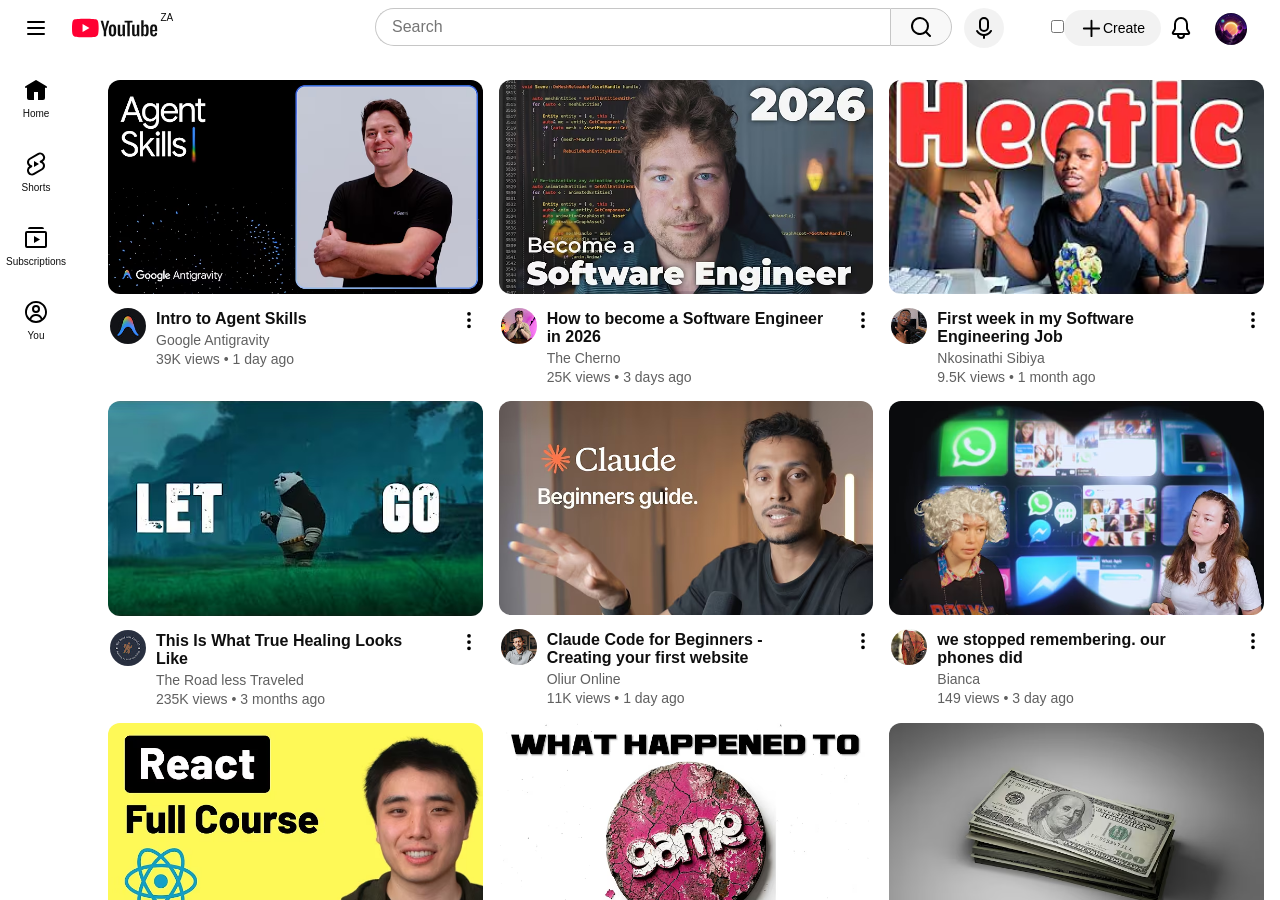
==== commit 0173ab62: "finished the top navbar and added in all videos" ====
--- a/index.html
+++ b/index.html
@@ -16,6 +16,7 @@
 
     <!-- Navbar - Top -->
     <nav>
+        <!-- Navbar Left -->
         <div class="logo-menu-left">
             <div class="burger-menu-icon-container">
                 <div class="burger-menu-icon">
@@ -23,21 +24,67 @@
                 </div>
             </div>
             <div class="yt-logo-large-container">
-                <!-- <svg xmlns="http://www.w3.org/2000/svg" width="90" height="20" viewBox="0 0 101 20" preserveAspectRatio="xMidYMid meet">
+                <svg xmlns="http://www.w3.org/2000/svg" id="yt-ringo2-svg_yt5" width="93" height="20" viewBox="0 0 93 20" focusable="false" aria-hidden="true" style="pointer-events: none; display: inherit; width: 100%; height: 100%;">
                     <g>
-                        <path d="M14.4848 20C14.4848 20 23.5695 20 25.8229 19.4C27.0917 19.06 28.0459 18.08 28.3808 16.87C29 14.65 29 9.98 29 9.98C29 9.98 29 5.34 28.3808 3.14C28.0459 1.9 27.0917 0.94 25.8229 0.61C23.5695 0 14.4848 0 14.4848 0C14.4848 0 5.42037 0 3.17711 0.61C1.9286 0.94 0.954148 1.9 0.59888 3.14C0 5.34 0 9.98 0 9.98C0 9.98 0 14.65 0.59888 16.87C0.954148 18.08 1.9286 19.06 3.17711 19.4C5.42037 20 14.4848 20 14.4848 20Z" fill="#FF0000"></path>
+                        <path d="M14.4848 20C14.4848 20 23.5695 20 25.8229 19.4C27.0917 19.06 28.0459 18.08 28.3808 16.87C29 14.65 29 9.98 29 9.98C29 9.98 29 5.34 28.3808 3.14C28.0459 1.9 27.0917 0.94 25.8229 0.61C23.5695 0 14.4848 0 14.4848 0C14.4848 0 5.42037 0 3.17711 0.61C1.9286 0.94 0.954148 1.9 0.59888 3.14C0 5.34 0 9.98 0 9.98C0 9.98 0 14.65 0.59888 16.87C0.954148 18.08 1.9286 19.06 3.17711 19.4C5.42037 20 14.4848 20 14.4848 20Z" fill="#FF0033"></path>
                         <path d="M19 10L11.5 5.75V14.25L19 10Z" fill="white"></path>
                     </g>
-                    <g class="yt-text-paths">
-                        <path d="M32.1819 2.10016V18.9002H34.7619V12.9102H35.4519C38.8019 12.9102 40.5619 11.1102 40.5619 7.57016V6.88016C40.5619 3.31016 39.0019 2.10016 35.7219 2.10016H32.1819ZM37.8619 7.63016C37.8619 10.0002 37.1419 11.0802 35.4019 11.0802H34.7619V3.95016H35.4519C37.4219 3.95016 37.8619 4.76016 37.8619 7.13016V7.63016Z"></path>
-                        </g>
-                </svg> -->
+                    <g id="youtube-paths_yt5">
+                        <path d="M37.1384 18.8999V13.4399L40.6084 2.09994H38.0184L36.6984 7.24994C36.3984 8.42994 36.1284 9.65994 35.9284 10.7999H35.7684C35.6584 9.79994 35.3384 8.48994 35.0184 7.22994L33.7384 2.09994H31.1484L34.5684 13.4399V18.8999H37.1384Z"></path>
+                        <path d="M44.1003 6.29994C41.0703 6.29994 40.0303 8.04994 40.0303 11.8199V13.6099C40.0303 16.9899 40.6803 19.1099 44.0403 19.1099C47.3503 19.1099 48.0603 17.0899 48.0603 13.6099V11.8199C48.0603 8.44994 47.3803 6.29994 44.1003 6.29994ZM45.3903 14.7199C45.3903 16.3599 45.1003 17.3899 44.0503 17.3899C43.0203 17.3899 42.7303 16.3499 42.7303 14.7199V10.6799C42.7303 9.27994 42.9303 8.02994 44.0503 8.02994C45.2303 8.02994 45.3903 9.34994 45.3903 10.6799V14.7199Z"></path>
+                        <path d="M52.2713 19.0899C53.7313 19.0899 54.6413 18.4799 55.3913 17.3799H55.5013L55.6113 18.8999H57.6012V6.53994H54.9613V16.4699C54.6812 16.9599 54.0312 17.3199 53.4212 17.3199C52.6512 17.3199 52.4113 16.7099 52.4113 15.6899V6.53994H49.7812V15.8099C49.7812 17.8199 50.3613 19.0899 52.2713 19.0899Z"></path>
+                        <path d="M62.8261 18.8999V4.14994H65.8661V2.09994H57.1761V4.14994H60.2161V18.8999H62.8261Z"></path>
+                        <path d="M67.8728 19.0899C69.3328 19.0899 70.2428 18.4799 70.9928 17.3799H71.1028L71.2128 18.8999H73.2028V6.53994H70.5628V16.4699C70.2828 16.9599 69.6328 17.3199 69.0228 17.3199C68.2528 17.3199 68.0128 16.7099 68.0128 15.6899V6.53994H65.3828V15.8099C65.3828 17.8199 65.9628 19.0899 67.8728 19.0899Z"></path>
+                        <path d="M80.6744 6.26994C79.3944 6.26994 78.4744 6.82994 77.8644 7.73994H77.7344C77.8144 6.53994 77.8744 5.51994 77.8744 4.70994V1.43994H75.3244L75.3144 12.1799L75.3244 18.8999H77.5444L77.7344 17.6999H77.8044C78.3944 18.5099 79.3044 19.0199 80.5144 19.0199C82.5244 19.0199 83.3844 17.2899 83.3844 13.6099V11.6999C83.3844 8.25994 82.9944 6.26994 80.6744 6.26994ZM80.7644 13.6099C80.7644 15.9099 80.4244 17.2799 79.3544 17.2799C78.8544 17.2799 78.1644 17.0399 77.8544 16.5899V9.23994C78.1244 8.53994 78.7244 8.02994 79.3944 8.02994C80.4744 8.02994 80.7644 9.33994 80.7644 11.7299V13.6099Z"></path>
+                        <path d="M92.6517 11.4999C92.6517 8.51994 92.3517 6.30994 88.9217 6.30994C85.6917 6.30994 84.9717 8.45994 84.9717 11.6199V13.7899C84.9717 16.8699 85.6317 19.1099 88.8417 19.1099C91.3817 19.1099 92.6917 17.8399 92.5417 15.3799L90.2917 15.2599C90.2617 16.7799 89.9117 17.3999 88.9017 17.3999C87.6317 17.3999 87.5717 16.1899 87.5717 14.3899V13.5499H92.6517V11.4999ZM88.8617 7.96994C90.0817 7.96994 90.1717 9.11994 90.1717 11.0699V12.0799H87.5717V11.0699C87.5717 9.13994 87.6517 7.96994 88.8617 7.96994Z"></path>
+                    </g>
+                </svg>
+                <div class="country-region">
+                    ZA
+                </div>
             </div> 
         </div>
+        <!-- Navbar Middle -->
         <div class="search-area-middle">
-            <div class="search-area"></div>
+            <div class="search-area">
+                <div class="input">
+                    <input type="text" placeholder="Search" class="search-bar-input">
+                </div>
+                <div class="search-btn-container">
+                    <div class="search-btn">
+                        <svg xmlns="http://www.w3.org/2000/svg" height="24" viewBox="0 0 24 24" width="24" focusable="false" aria-hidden="true" style="pointer-events: none; display: inherit; width: 100%; height: 100%;"><path d="M11 2a9 9 0 105.641 16.01.966.966 0 00.152.197l3.5 3.5a1 1 0 101.414-1.414l-3.5-3.5a1 1 0 00-.197-.153A8.96 8.96 0 0020 11a9 9 0 00-9-9Zm0 2a7 7 0 110 14 7 7 0 010-14Z"></path></svg>
+                    </div>
+                </div>
+            </div>
+            <div class="mic-btn-container">
+                <div class="mic-btn">
+                    <svg xmlns="http://www.w3.org/2000/svg" height="24" viewBox="0 0 24 24" width="24" focusable="false" aria-hidden="true" style="pointer-events: none; display: inherit; width: 100%; height: 100%;"><path d="M18.063 14.5a1 1 0 111.73 1A8.998 8.998 0 0113 19.942V22a1 1 0 11-2 0v-2.058A8.999 8.999 0 014.206 15.5l.866-.5.865-.5a7.002 7.002 0 0012.125 0ZM12 1a5 5 0 015 5v5a5 5 0 01-10 0V6a5 5 0 015-5ZM4.572 14.134a1 1 0 011.365.366l-1.731 1a1 1 0 01.366-1.366ZM12 3a3 3 0 00-3 3v5a3 3 0 106 0V6a3 3 0 00-3-3Z"></path></svg>
+                </div>
+            </div>
         </div>
-        <div class="sign-in-right">Jeff</div>
+        <!-- Navbar Right -->
+        <div class="sign-in-right">
+            <div class="dark-light-mode">
+                <input type="checkbox" id="switch">
+                <label for="switch"></label>
+            </div>
+            <div class="create-btn-container">
+                <button>
+                    <span class="create-btn">
+                        <svg xmlns="http://www.w3.org/2000/svg" height="24" viewBox="0 0 24 24" width="24" focusable="false" aria-hidden="true" style="pointer-events: none; display: inherit; width: 100%; height: 100%;"><path d="M12 3a1 1 0 00-1 1v7H4a1 1 0 000 2h7v7a1 1 0 002 0v-7h7a1 1 0 000-2h-7V4a1 1 0 00-1-1Z"></path></svg>
+                    </span>
+                    <span class="create-btn-text">Create</span>
+                </button>
+            </div>
+            <div class="notifications">
+                <div class="notifcations-icon">
+                    <svg xmlns="http://www.w3.org/2000/svg" height="24" viewBox="0 0 24 24" width="24" focusable="false" aria-hidden="true" style="pointer-events: none; display: inherit; width: 100%; height: 100%;"><path d="M16 19a4 4 0 11-8 0H4.765C3.21 19 2.25 17.304 3.05 15.97l1.806-3.01A1 1 0 005 12.446V8a7 7 0 0114 0v4.446c0 .181.05.36.142.515l1.807 3.01c.8 1.333-.161 3.029-1.716 3.029H16ZM12 3a5 5 0 00-5 5v4.446a3 3 0 01-.428 1.543L4.765 17h14.468l-1.805-3.01A3 3 0 0117 12.445V8a5 5 0 00-5-5Zm-2 16a2 2 0 104 0h-4Z"></path></svg>
+                </div>
+            </div>
+            <div class="profile">
+                <img src="./resources/channel-dps/my-channel-dp.jpg" alt="User profile picture" >
+            </div>
+        </div>
     </nav>
 
     <!-- Main Area -->
@@ -454,6 +501,24 @@
                     <div>
                         <button class="category-btns"><span>Stop Motion</span></button>
                     </div>
+                    <div>
+                        <button class="category-btns"><span>Software Development</span></button>
+                    </div>
+                    <div>
+                        <button class="category-btns"><span>AI</span></button>
+                    </div>
+                    <div>
+                        <button class="category-btns"><span>OpTic Gaming</span></button>
+                    </div>
+                    <div>
+                        <button class="category-btns"><span>3D Printer</span></button>
+                    </div>
+                    <div>
+                        <button class="category-btns"><span>JavaScript</span></button>
+                    </div>
+                    <div>
+                        <button class="category-btns"><span>Stop Motion</span></button>
+                    </div>
                 </div>
 
                 <!-- Category Arrows (left & right) -->
@@ -487,7 +552,7 @@
                             <div class="video-info-section-left">
                                 <span class="video-title">Intro to Agent Skills</span>
                                 <span class="video-channel">Google Antigravity</span>
-                                <span class="video-views-date">39K view • 1 day ago</span>
+                                <span class="video-views-date">39K views • 1 day ago</span>
                             </div>
                             <div class="video-info-section-right">
                                 <img src="./resources/symbols/three-dots-vertical.svg" alt="">
@@ -498,17 +563,17 @@
                 <!-- Video 2 -->
                 <div class="video">
                     <div class="video-thumbnail">
-                        <img src="./resources/video-thumbnails/yt-thumbnail-1.avif" alt="intro to agent skills">
-                    </div>
-                    <div class="video-details">
-                        <div class="channel-dp">
-                            <img src="./resources/channel-dps/channel-1-dp.jpg" alt="google antigravity">
-                        </div>
-                        <div class="video-info-section">
-                            <div class="video-info-section-left">
-                                <span class="video-title">Intro to Agent Skills</span>
-                                <span class="video-channel">Google Antigravity</span>
-                                <span class="video-views-date">39K view • 1 day ago</span>
+                        <img src="./resources/video-thumbnails/yt-thumbnail-2.avif" alt="intro to agent skills">
+                    </div>
+                    <div class="video-details">
+                        <div class="channel-dp">
+                            <img src="./resources/channel-dps/channel-2-dp.jpg" alt="google antigravity">
+                        </div>
+                        <div class="video-info-section">
+                            <div class="video-info-section-left">
+                                <span class="video-title">How to become a Software Engineer in 2026</span>
+                                <span class="video-channel">The Cherno</span>
+                                <span class="video-views-date">25K views • 3 days ago</span>
                             </div>
                             <div class="video-info-section-right">
                                 <img src="./resources/symbols/three-dots-vertical.svg" alt="">
@@ -519,17 +584,17 @@
                 <!-- Video 3 -->
                 <div class="video">
                     <div class="video-thumbnail">
-                        <img src="./resources/video-thumbnails/yt-thumbnail-1.avif" alt="intro to agent skills">
-                    </div>
-                    <div class="video-details">
-                        <div class="channel-dp">
-                            <img src="./resources/channel-dps/channel-1-dp.jpg" alt="google antigravity">
-                        </div>
-                        <div class="video-info-section">
-                            <div class="video-info-section-left">
-                                <span class="video-title">Intro to Agent Skills</span>
-                                <span class="video-channel">Google Antigravity</span>
-                                <span class="video-views-date">39K view • 1 day ago</span>
+                        <img src="./resources/video-thumbnails/yt-thumbnail-3.avif" alt="intro to agent skills">
+                    </div>
+                    <div class="video-details">
+                        <div class="channel-dp">
+                            <img src="./resources/channel-dps/channel-3-dp.jpg" alt="google antigravity">
+                        </div>
+                        <div class="video-info-section">
+                            <div class="video-info-section-left">
+                                <span class="video-title">First week in my Software Engineering Job</span>
+                                <span class="video-channel">Nkosinathi Sibiya</span>
+                                <span class="video-views-date">9.5K views • 1 month ago</span>
                             </div>
                             <div class="video-info-section-right">
                                 <img src="./resources/symbols/three-dots-vertical.svg" alt="">
@@ -540,17 +605,17 @@
                 <!-- Video 4 -->
                 <div class="video">
                     <div class="video-thumbnail">
-                        <img src="./resources/video-thumbnails/yt-thumbnail-1.avif" alt="intro to agent skills">
-                    </div>
-                    <div class="video-details">
-                        <div class="channel-dp">
-                            <img src="./resources/channel-dps/channel-1-dp.jpg" alt="google antigravity">
-                        </div>
-                        <div class="video-info-section">
-                            <div class="video-info-section-left">
-                                <span class="video-title">Intro to Agent Skills</span>
-                                <span class="video-channel">Google Antigravity</span>
-                                <span class="video-views-date">39K view • 1 day ago</span>
+                        <img src="./resources/video-thumbnails/yt-thumbnail-4.avif" alt="intro to agent skills">
+                    </div>
+                    <div class="video-details">
+                        <div class="channel-dp">
+                            <img src="./resources/channel-dps/channel-4-dp.jpg" alt="google antigravity">
+                        </div>
+                        <div class="video-info-section">
+                            <div class="video-info-section-left">
+                                <span class="video-title">This Is What True Healing Looks Like</span>
+                                <span class="video-channel">The Road less Traveled</span>
+                                <span class="video-views-date">235K views • 3 months ago</span>
                             </div>
                             <div class="video-info-section-right">
                                 <img src="./resources/symbols/three-dots-vertical.svg" alt="">
@@ -561,17 +626,17 @@
                 <!-- Video 5 -->
                 <div class="video">
                     <div class="video-thumbnail">
-                        <img src="./resources/video-thumbnails/yt-thumbnail-1.avif" alt="intro to agent skills">
-                    </div>
-                    <div class="video-details">
-                        <div class="channel-dp">
-                            <img src="./resources/channel-dps/channel-1-dp.jpg" alt="google antigravity">
-                        </div>
-                        <div class="video-info-section">
-                            <div class="video-info-section-left">
-                                <span class="video-title">Intro to Agent Skills</span>
-                                <span class="video-channel">Google Antigravity</span>
-                                <span class="video-views-date">39K view • 1 day ago</span>
+                        <img src="./resources/video-thumbnails/yt-thumbnail-5.avif" alt="intro to agent skills">
+                    </div>
+                    <div class="video-details">
+                        <div class="channel-dp">
+                            <img src="./resources/channel-dps/channel-5-dp.jpg" alt="google antigravity">
+                        </div>
+                        <div class="video-info-section">
+                            <div class="video-info-section-left">
+                                <span class="video-title">Claude Code for Beginners - Creating your first website</span>
+                                <span class="video-channel">Oliur Online</span>
+                                <span class="video-views-date">11K views • 1 day ago</span>
                             </div>
                             <div class="video-info-section-right">
                                 <img src="./resources/symbols/three-dots-vertical.svg" alt="">
@@ -582,17 +647,17 @@
                 <!-- Video 6 -->
                 <div class="video">
                     <div class="video-thumbnail">
-                        <img src="./resources/video-thumbnails/yt-thumbnail-1.avif" alt="intro to agent skills">
-                    </div>
-                    <div class="video-details">
-                        <div class="channel-dp">
-                            <img src="./resources/channel-dps/channel-1-dp.jpg" alt="google antigravity">
-                        </div>
-                        <div class="video-info-section">
-                            <div class="video-info-section-left">
-                                <span class="video-title">Intro to Agent Skills</span>
-                                <span class="video-channel">Google Antigravity</span>
-                                <span class="video-views-date">39K view • 1 day ago</span>
+                        <img src="./resources/video-thumbnails/yt-thumbnail-6.avif" alt="intro to agent skills">
+                    </div>
+                    <div class="video-details">
+                        <div class="channel-dp">
+                            <img src="./resources/channel-dps/channel-6-dp.jpg" alt="google antigravity">
+                        </div>
+                        <div class="video-info-section">
+                            <div class="video-info-section-left">
+                                <span class="video-title">we stopped remembering. our phones did</span>
+                                <span class="video-channel">Bianca</span>
+                                <span class="video-views-date">149 views • 3 day ago</span>
                             </div>
                             <div class="video-info-section-right">
                                 <img src="./resources/symbols/three-dots-vertical.svg" alt="">
@@ -603,24 +668,297 @@
                 <!-- Video 7 -->
                 <div class="video">
                     <div class="video-thumbnail">
-                        <img src="./resources/video-thumbnails/yt-thumbnail-1.avif" alt="intro to agent skills">
-                    </div>
-                    <div class="video-details">
-                        <div class="channel-dp">
-                            <img src="./resources/channel-dps/channel-1-dp.jpg" alt="google antigravity">
-                        </div>
-                        <div class="video-info-section">
-                            <div class="video-info-section-left">
-                                <span class="video-title">Intro to Agent Skills</span>
-                                <span class="video-channel">Google Antigravity</span>
-                                <span class="video-views-date">39K view • 1 day ago</span>
-                            </div>
-                            <div class="video-info-section-right">
-                                <img src="./resources/symbols/three-dots-vertical.svg" alt="">
-                            </div>
-                        </div>
-                    </div>
-                </div>
+                        <img src="./resources/video-thumbnails/yt-thumbnail-7.avif" alt="intro to agent skills">
+                    </div>
+                    <div class="video-details">
+                        <div class="channel-dp">
+                            <img src="./resources/channel-dps/channel-7-dp.jpg" alt="google antigravity">
+                        </div>
+                        <div class="video-info-section">
+                            <div class="video-info-section-left">
+                                <span class="video-title">React Tutorial Full Course - Beginner to Pro (React 19, 2025)</span>
+                                <span class="video-channel">SuperSimpleDev</span>
+                                <span class="video-views-date">757K views • 5 month ago</span>
+                            </div>
+                            <div class="video-info-section-right">
+                                <img src="./resources/symbols/three-dots-vertical.svg" alt="">
+                            </div>
+                        </div>
+                    </div>
+                </div>
+                <!-- Video 8 -->
+                <div class="video">
+                    <div class="video-thumbnail">
+                        <img src="./resources/video-thumbnails/yt-thumbnail-8.avif" alt="intro to agent skills">
+                    </div>
+                    <div class="video-details">
+                        <div class="channel-dp">
+                            <img src="./resources/channel-dps/channel-8-dp.jpg" alt="google antigravity">
+                        </div>
+                        <div class="video-info-section">
+                            <div class="video-info-section-left">
+                                <span class="video-title">How One MISTAKE Destroyed Game</span>
+                                <span class="video-channel">SA Autopsies</span>
+                                <span class="video-views-date">9.9K views • 1 day ago</span>
+                            </div>
+                            <div class="video-info-section-right">
+                                <img src="./resources/symbols/three-dots-vertical.svg" alt="">
+                            </div>
+                        </div>
+                    </div>
+                </div>
+                <!-- Video 9 -->
+                <div class="video">
+                    <div class="video-thumbnail">
+                        <img src="./resources/video-thumbnails/yt-thumbnail-9.avif" alt="intro to agent skills">
+                    </div>
+                    <div class="video-details">
+                        <div class="channel-dp">
+                            <img src="./resources/channel-dps/channel-9-dp.jpg" alt="google antigravity">
+                        </div>
+                        <div class="video-info-section">
+                            <div class="video-info-section-left">
+                                <span class="video-title">What If It Works Out?</span>
+                                <span class="video-channel">Modern Ideas</span>
+                                <span class="video-views-date">1M views • 1 years ago</span>
+                            </div>
+                            <div class="video-info-section-right">
+                                <img src="./resources/symbols/three-dots-vertical.svg" alt="">
+                            </div>
+                        </div>
+                    </div>
+                </div>   
+                <!-- Video 10 -->
+                <div class="video">
+                    <div class="video-thumbnail">
+                        <img src="./resources/video-thumbnails/yt-thumbnail-10.avif" alt="intro to agent skills">
+                    </div>
+                    <div class="video-details">
+                        <div class="channel-dp">
+                            <img src="./resources/channel-dps/channel-10-dp.jpg" alt="google antigravity">
+                        </div>
+                        <div class="video-info-section">
+                            <div class="video-info-section-left">
+                                <span class="video-title">he needed my giant keyboard... can I fix it in time> [ft mrwhosetheboss]</span>
+                                <span class="video-channel">Glarses</span>
+                                <span class="video-views-date">77K views • 2 days ago</span>
+                            </div>
+                            <div class="video-info-section-right">
+                                <img src="./resources/symbols/three-dots-vertical.svg" alt="">
+                            </div>
+                        </div>
+                    </div>
+                </div>     
+                <!-- Video 11 -->
+                <div class="video">
+                    <div class="video-thumbnail">
+                        <img src="./resources/video-thumbnails/yt-thumbnail-11.avif" alt="intro to agent skills">
+                    </div>
+                    <div class="video-details">
+                        <div class="channel-dp">
+                            <img src="./resources/channel-dps/channel-11-dp.jpg" alt="google antigravity">
+                        </div>
+                        <div class="video-info-section">
+                            <div class="video-info-section-left">
+                                <span class="video-title">@OpticTexas vs @VancouverSurge | Major II Qualifiers | Week 3 Day 3</span>
+                                <span class="video-channel">Call of Duty League</span>
+                                <span class="video-views-date">15K views • 5 hours ago</span>
+                            </div>
+                            <div class="video-info-section-right">
+                                <img src="./resources/symbols/three-dots-vertical.svg" alt="">
+                            </div>
+                        </div>
+                    </div>
+                </div>   
+                <!-- Video 12 -->
+                <div class="video">
+                    <div class="video-thumbnail">
+                        <img src="./resources/video-thumbnails/yt-thumbnail-12.avif" alt="intro to agent skills">
+                    </div>
+                    <div class="video-details">
+                        <div class="channel-dp">
+                            <img src="./resources/channel-dps/channel-12-dp.jpg" alt="google antigravity">
+                        </div>
+                        <div class="video-info-section">
+                            <div class="video-info-section-left">
+                                <span class="video-title">How to Build a Better World Through Your Job</span>
+                                <span class="video-channel">Adam Savage's Tested</span>
+                                <span class="video-views-date">17K views • 15 hours ago</span>
+                            </div>
+                            <div class="video-info-section-right">
+                                <img src="./resources/symbols/three-dots-vertical.svg" alt="">
+                            </div>
+                        </div>
+                    </div>
+                </div>       
+                <!-- Video 13 -->
+                <div class="video">
+                    <div class="video-thumbnail">
+                        <img src="./resources/video-thumbnails/yt-thumbnail-13.avif" alt="intro to agent skills">
+                    </div>
+                    <div class="video-details">
+                        <div class="channel-dp">
+                            <img src="./resources/channel-dps/channel-13-dp.jpg" alt="google antigravity">
+                        </div>
+                        <div class="video-info-section">
+                            <div class="video-info-section-left">
+                                <span class="video-title">Comparing Every Version of Toy Story 3: The Game</span>
+                                <span class="video-channel">Flandrew</span>
+                                <span class="video-views-date">107K views • 4 months ago</span>
+                            </div>
+                            <div class="video-info-section-right">
+                                <img src="./resources/symbols/three-dots-vertical.svg" alt="">
+                            </div>
+                        </div>
+                    </div>
+                </div>      
+                <!-- Video 14 -->
+                <div class="video">
+                    <div class="video-thumbnail">
+                        <img src="./resources/video-thumbnails/yt-thumbnail-14.avif" alt="intro to agent skills">
+                    </div>
+                    <div class="video-details">
+                        <div class="channel-dp">
+                            <img src="./resources/channel-dps/channel-14-dp.jpg" alt="google antigravity">
+                        </div>
+                        <div class="video-info-section">
+                            <div class="video-info-section-left">
+                                <span class="video-title">💻 founder mode | 9-5 escape | dark ambient for building at 3am</span>
+                                <span class="video-channel">lock in music.</span>
+                                <span class="video-views-date">108K views • 4 months ago</span>
+                            </div>
+                            <div class="video-info-section-right">
+                                <img src="./resources/symbols/three-dots-vertical.svg" alt="">
+                            </div>
+                        </div>
+                    </div>
+                </div>  
+                <!-- Video 15 -->
+                <div class="video">
+                    <div class="video-thumbnail">
+                        <img src="./resources/video-thumbnails/yt-thumbnail-15.avif" alt="intro to agent skills">
+                    </div>
+                    <div class="video-details">
+                        <div class="channel-dp">
+                            <img src="./resources/channel-dps/channel-15-dp.jpg" alt="google antigravity">
+                        </div>
+                        <div class="video-info-section">
+                            <div class="video-info-section-left">
+                                <span class="video-title">I connected Claude AI to Blender 3D...Mind-Blowing Results (MCP)</span>
+                                <span class="video-channel">Max Novak</span>
+                                <span class="video-views-date">239K views • 8 months ago</span>
+                            </div>
+                            <div class="video-info-section-right">
+                                <img src="./resources/symbols/three-dots-vertical.svg" alt="">
+                            </div>
+                        </div>
+                    </div>
+                </div>    
+                <!-- Video 16 -->
+                <div class="video">
+                    <div class="video-thumbnail">
+                        <img src="./resources/video-thumbnails/yt-thumbnail-16.avif" alt="intro to agent skills">
+                    </div>
+                    <div class="video-details">
+                        <div class="channel-dp">
+                            <img src="./resources/channel-dps/channel-16-dp.jpg" alt="google antigravity">
+                        </div>
+                        <div class="video-info-section">
+                            <div class="video-info-section-left">
+                                <span class="video-title">Logitech weren't kidding.. - X2 Superstrike</span>
+                                <span class="video-channel">optimum</span>
+                                <span class="video-views-date">561K views • 3 days ago</span>
+                            </div>
+                            <div class="video-info-section-right">
+                                <img src="./resources/symbols/three-dots-vertical.svg" alt="">
+                            </div>
+                        </div>
+                    </div>
+                </div> 
+                <!-- Video 17 -->
+                <div class="video">
+                    <div class="video-thumbnail">
+                        <img src="./resources/video-thumbnails/yt-thumbnail-17.avif" alt="intro to agent skills">
+                    </div>
+                    <div class="video-details">
+                        <div class="channel-dp">
+                            <img src="./resources/channel-dps/channel-17-dp.jpg" alt="google antigravity">
+                        </div>
+                        <div class="video-info-section">
+                            <div class="video-info-section-left">
+                                <span class="video-title">The Story of Max Verstappen</span>
+                                <span class="video-channel">Mort</span>
+                                <span class="video-views-date">349K views • 1 month ago</span>
+                            </div>
+                            <div class="video-info-section-right">
+                                <img src="./resources/symbols/three-dots-vertical.svg" alt="">
+                            </div>
+                        </div>
+                    </div>
+                </div> 
+                <!-- Video 18 -->
+                <div class="video">
+                    <div class="video-thumbnail">
+                        <img src="./resources/video-thumbnails/yt-thumbnail-18.avif" alt="intro to agent skills">
+                    </div>
+                    <div class="video-details">
+                        <div class="channel-dp">
+                            <img src="./resources/channel-dps/channel-18-dp.jpg" alt="google antigravity">
+                        </div>
+                        <div class="video-info-section">
+                            <div class="video-info-section-left">
+                                <span class="video-title">My First Line of Code: Linus Tovalds</span>
+                                <span class="video-channel">Bloomberg Originals</span>
+                                <span class="video-views-date">2.7M views • 10 years ago</span>
+                            </div>
+                            <div class="video-info-section-right">
+                                <img src="./resources/symbols/three-dots-vertical.svg" alt="">
+                            </div>
+                        </div>
+                    </div>
+                </div>
+                <!-- Video 19 -->
+                <div class="video">
+                    <div class="video-thumbnail">
+                        <img src="./resources/video-thumbnails/yt-thumbnail-19.avif" alt="intro to agent skills">
+                    </div>
+                    <div class="video-details">
+                        <div class="channel-dp">
+                            <img src="./resources/channel-dps/channel-19-dp.jpg" alt="google antigravity">
+                        </div>
+                        <div class="video-info-section">
+                            <div class="video-info-section-left">
+                                <span class="video-title">The Only Upgrade Order That Makes Sense</span>
+                                <span class="video-channel">Kimmy</span>
+                                <span class="video-views-date">150K views • 1 month ago</span>
+                            </div>
+                            <div class="video-info-section-right">
+                                <img src="./resources/symbols/three-dots-vertical.svg" alt="">
+                            </div>
+                        </div>
+                    </div>
+                </div> 
+                <!-- Video 20 -->
+                <div class="video">
+                    <div class="video-thumbnail">
+                        <img src="./resources/video-thumbnails/yt-thumbnail-20.avif" alt="intro to agent skills">
+                    </div>
+                    <div class="video-details">
+                        <div class="channel-dp">
+                            <img src="./resources/channel-dps/channel-20-dp.jpg" alt="google antigravity">
+                        </div>
+                        <div class="video-info-section">
+                            <div class="video-info-section-left">
+                                <span class="video-title">I've owned over 1000 bags. These are my favorites.</span>
+                                <span class="video-channel">The Perfect Bag</span>
+                                <span class="video-views-date">987 views • 19 hours ago</span>
+                            </div>
+                            <div class="video-info-section-right">
+                                <img src="./resources/symbols/three-dots-vertical.svg" alt="">
+                            </div>
+                        </div>
+                    </div>
+                </div>             
             </section>
         </section>
 
--- a/style.css
+++ b/style.css
@@ -7,20 +7,24 @@
 body {
     font-family: Roboto, Noto, sans-serif;
     width: 100vw;
+    color: rgb(15, 15, 15);
 }
 
 /*  NAV BAR STYLING */
 nav {
     height: 56px;
     width: 100%;
-    background-color: pink;
     padding: 0 16px;
     display: flex;
     justify-content: space-between;
     align-items: center;
 }
+
+/* NAVBAR LEFT */
+/* Menu Icon & YT Logo */
 .logo-menu-left {
     display: flex;
+    align-items: center;
 }
 .burger-menu-icon-container {
     height: 100%;
@@ -30,26 +34,144 @@
     height: 24px;
     margin: 8px;
 }
+#youtube-paths_yt5 {
+    fill: #0f0f0f; 
+}
 .yt-logo-large-container {
-    padding: 18px 14px 18px 16px;
-    width: 101px;
+    margin-left: 16px;
+    width: 101px; 
     height: 20px;
-    background-color: #0d0d0d;
-}
-
+    display: flex;
+    align-items: center;
+}
+.country-region {
+    width: 12.5px;
+    height: 44px;
+    font-size: 10px;
+    margin-top: 12px;
+    margin-left: 3px;
+}
+
+/* NAVBAR CENTER */
 /* SEARCH AREA */
+.search-area-middle {
+    display: flex;
+    align-items: center;
+    width: ;
+
+}
 .search-area {
-    background-color: black;
     height: 40px;
     width: 732px;
     height: 40px;
-}
-
-.search-bar {
-    padding: 0 4px;
-    margin-left: 40px;
-    flex-grow: 1;
-    flex-shrink: 1;
+    display: flex;
+    justify-content: flex-end;
+}
+.search-bar-input {
+    width: 515px;
+    height: 38px;
+    padding: 0 4px 0 16px;
+    margin-left: 32px;
+    border-right: none;
+    border-top: 1px solid rgb(198, 198, 198);
+    border-left: 1px solid rgb(198, 198, 198);
+    border-bottom: 1px solid rgb(198, 198, 198);
+    border-top-left-radius: 40px;
+    border-bottom-left-radius: 40px;
+    font-size: 16px;
+}
+
+.search-btn-container {
+    height: 38px;
+    width: 62px;
+    border: 1px solid rgb(198, 198, 198);
+    display: flex;
+    align-items: center;
+    justify-content: center;
+    border-top-right-radius: 40px;
+    border-bottom-right-radius: 40px;
+    background-color: rgb(248, 248, 248);
+}
+.search-btn {
+    width: 24px;
+    height: 24px;
+}
+.mic-btn-container {
+    height: 40px;
+    width: 40px;
+    margin-left: 12px;
+    background-color: rgba(0, 0, 0, 0.05);
+    border-bottom-left-radius: 100px;
+    border-bottom-right-radius: 100px;
+    border-top-right-radius: 100px;
+    border-top-left-radius: 100px;
+    display: flex;
+    justify-content: center;
+    align-items: center;
+}
+.mic-btn {
+    width: 24px;
+    height: 24px;
+}
+
+/* NAVBAR RIGHT */
+.sign-in-right {
+    display: flex;
+    align-items: center;
+    justify-content: flex-start;
+    width: 213px;
+    height: 40px;
+}
+.create-btn-container {
+    width: 97px;
+    height: 36px;
+    margin-right: 8px;
+}
+.create-btn-container button {
+    /* width: 100%; */
+    height: 100%;
+    display: flex;
+    align-items: center;
+    justify-content: center;
+    border: none;
+    border-bottom-left-radius: 18px;
+    border-bottom-right-radius: 18px;
+    border-top-right-radius: 18px;
+    border-top-left-radius: 18px;
+    padding: 0 16px;
+    background-color: rgba(0, 0, 0, 0.05);
+}
+.create-btn-icon {
+    margin-right: 6px;
+    height: 25px;
+    width: 25px;
+}
+.create-btn-text {
+    font-size: 14px;
+    font-weight: 500;
+}
+.notifications {
+    height: 24px;
+    width: 24px;
+    margin-right: 8px;
+}
+.notifications-icon {
+    height: 24px;
+    width: 24px;
+}
+.profile {
+    width: 48px;
+    height: 32px;
+    padding: 1px 6px;
+}
+.profile img {
+    margin: 0 8px;
+    height: 32px;
+    width: 32px;
+    border-bottom-left-radius: 50%;
+    border-bottom-right-radius: 50%;
+    border-top-right-radius: 50%;
+    border-top-left-radius: 50%;
 }
 
 /* MAIN AREA */
@@ -183,6 +305,7 @@
     background-color: white;
     position: relative;
     z-index: 1;
+    overflow-x: auto;
 }
 .arrows {
     height: 100%;
@@ -235,6 +358,7 @@
     border: none;
     font-size: 14px;
     font-weight: 600;
+    white-space: nowrap;
 }
 .category-btns {
     background-color: rgba(0, 0, 0, 0.05);
@@ -248,7 +372,8 @@
     border-top-right-radius: 8px;
     border: none;
     font-size: 14px;
-    font-weight: 600;
+    font-weight: 500;
+    white-space: nowrap;
 }
 
 /* YOUTUBE VIDEO FEED SECTION */
@@ -319,6 +444,10 @@
     font-size: 16px;
     font-weight: 700;
     margin-right: 24px;
+    display: -webkit-box;          
+    -webkit-line-clamp: 2;          
+    -webkit-box-orient: vertical;  
+    overflow: hidden;  
 }
 .video-channel {
     margin-top: 4px;
--- a/responsive.css
+++ b/responsive.css
@@ -66,4 +66,5 @@
     .videos-section {
         grid-template-columns: repeat(1, 1fr);
     }
-}+}
+
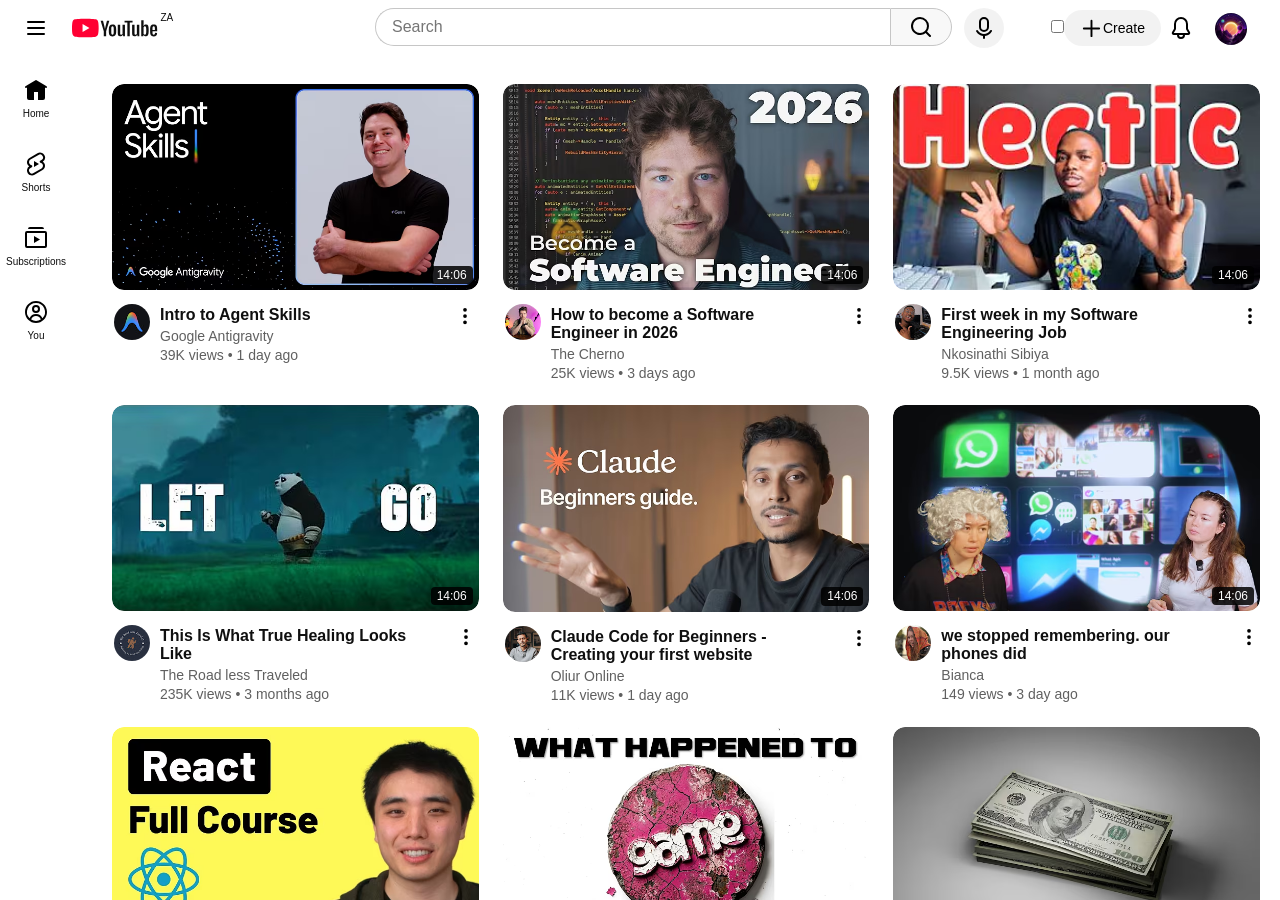
==== commit 4be6fbb6: "feat: added the hover effects for videos woot woot" ====
--- a/index.html
+++ b/index.html
@@ -542,7 +542,16 @@
                 <!-- Video 1 -->
                 <div class="video">
                     <div class="video-thumbnail">
-                        <img src="./resources/video-thumbnails/yt-thumbnail-1.avif" alt="intro to agent skills">
+                        <img class="thumbnail-img thumbnail-static" src="./resources/video-thumbnails/yt-thumbnail-1.avif" alt="Intro to Agent Skills">
+                        <img class="thumbnail-img thumbnail-preview" src="./resources/gifs/skill.gif" alt="">
+                        <span class="thumbnail-overlay thumbnail-overlay-duration">14:06</span>
+                        <div class="thumbnail-overlay thumbnail-overlay-progress">
+                            <span class="progress-bar-label">Keep hovering to play</span>
+                            <div class="progress-bar-track"><span class="progress-bar-fill"></span></div>
+                        </div>
+                        <div class="thumbnail-overlay thumbnail-overlay-volume" aria-hidden="true">
+                            <svg xmlns="http://www.w3.org/2000/svg" height="24" viewBox="0 0 24 24" width="24"><path d="M3 9v6h4l5 5V4L7 9H3z"/></svg>
+                        </div>
                     </div>
                     <div class="video-details">
                         <div class="channel-dp">
@@ -563,7 +572,16 @@
                 <!-- Video 2 -->
                 <div class="video">
                     <div class="video-thumbnail">
-                        <img src="./resources/video-thumbnails/yt-thumbnail-2.avif" alt="intro to agent skills">
+                        <img class="thumbnail-img thumbnail-static" src="./resources/video-thumbnails/yt-thumbnail-2.avif" alt="How to become a Software Engineer in 2026">
+                        <img class="thumbnail-img thumbnail-preview" src="./resources/gifs/coding.gif" alt="">
+                        <span class="thumbnail-overlay thumbnail-overlay-duration">14:06</span>
+                        <div class="thumbnail-overlay thumbnail-overlay-progress">
+                            <span class="progress-bar-label">Keep hovering to play</span>
+                            <div class="progress-bar-track"><span class="progress-bar-fill"></span></div>
+                        </div>
+                        <div class="thumbnail-overlay thumbnail-overlay-volume" aria-hidden="true">
+                            <svg xmlns="http://www.w3.org/2000/svg" height="24" viewBox="0 0 24 24" width="24"><path d="M3 9v6h4l5 5V4L7 9H3z"/></svg>
+                        </div>
                     </div>
                     <div class="video-details">
                         <div class="channel-dp">
@@ -584,7 +602,16 @@
                 <!-- Video 3 -->
                 <div class="video">
                     <div class="video-thumbnail">
-                        <img src="./resources/video-thumbnails/yt-thumbnail-3.avif" alt="intro to agent skills">
+                        <img class="thumbnail-img thumbnail-static" src="./resources/video-thumbnails/yt-thumbnail-3.avif" alt="First week in my Software Engineering Job">
+                        <img class="thumbnail-img thumbnail-preview" src="./resources/gifs/work.gif" alt="">
+                        <span class="thumbnail-overlay thumbnail-overlay-duration">14:06</span>
+                        <div class="thumbnail-overlay thumbnail-overlay-progress">
+                            <span class="progress-bar-label">Keep hovering to play</span>
+                            <div class="progress-bar-track"><span class="progress-bar-fill"></span></div>
+                        </div>
+                        <div class="thumbnail-overlay thumbnail-overlay-volume" aria-hidden="true">
+                            <svg xmlns="http://www.w3.org/2000/svg" height="24" viewBox="0 0 24 24" width="24"><path d="M3 9v6h4l5 5V4L7 9H3z"/></svg>
+                        </div>
                     </div>
                     <div class="video-details">
                         <div class="channel-dp">
@@ -605,7 +632,16 @@
                 <!-- Video 4 -->
                 <div class="video">
                     <div class="video-thumbnail">
-                        <img src="./resources/video-thumbnails/yt-thumbnail-4.avif" alt="intro to agent skills">
+                        <img class="thumbnail-img thumbnail-static" src="./resources/video-thumbnails/yt-thumbnail-4.avif" alt="This Is What True Healing Looks Like">
+                        <img class="thumbnail-img thumbnail-preview" src="./resources/gifs/panda.gif" alt="">
+                        <span class="thumbnail-overlay thumbnail-overlay-duration">14:06</span>
+                        <div class="thumbnail-overlay thumbnail-overlay-progress">
+                            <span class="progress-bar-label">Keep hovering to play</span>
+                            <div class="progress-bar-track"><span class="progress-bar-fill"></span></div>
+                        </div>
+                        <div class="thumbnail-overlay thumbnail-overlay-volume" aria-hidden="true">
+                            <svg xmlns="http://www.w3.org/2000/svg" height="24" viewBox="0 0 24 24" width="24"><path d="M3 9v6h4l5 5V4L7 9H3z"/></svg>
+                        </div>
                     </div>
                     <div class="video-details">
                         <div class="channel-dp">
@@ -626,7 +662,16 @@
                 <!-- Video 5 -->
                 <div class="video">
                     <div class="video-thumbnail">
-                        <img src="./resources/video-thumbnails/yt-thumbnail-5.avif" alt="intro to agent skills">
+                        <img class="thumbnail-img thumbnail-static" src="./resources/video-thumbnails/yt-thumbnail-5.avif" alt="Claude Code for Beginners - Creating your first website">
+                        <img class="thumbnail-img thumbnail-preview" src="./resources/gifs/claude.gif" alt="">
+                        <span class="thumbnail-overlay thumbnail-overlay-duration">14:06</span>
+                        <div class="thumbnail-overlay thumbnail-overlay-progress">
+                            <span class="progress-bar-label">Keep hovering to play</span>
+                            <div class="progress-bar-track"><span class="progress-bar-fill"></span></div>
+                        </div>
+                        <div class="thumbnail-overlay thumbnail-overlay-volume" aria-hidden="true">
+                            <svg xmlns="http://www.w3.org/2000/svg" height="24" viewBox="0 0 24 24" width="24"><path d="M3 9v6h4l5 5V4L7 9H3z"/></svg>
+                        </div>
                     </div>
                     <div class="video-details">
                         <div class="channel-dp">
@@ -647,7 +692,16 @@
                 <!-- Video 6 -->
                 <div class="video">
                     <div class="video-thumbnail">
-                        <img src="./resources/video-thumbnails/yt-thumbnail-6.avif" alt="intro to agent skills">
+                        <img class="thumbnail-img thumbnail-static" src="./resources/video-thumbnails/yt-thumbnail-6.avif" alt="we stopped remembering. our phones did">
+                        <img class="thumbnail-img thumbnail-preview" src="./resources/gifs/1.gif" alt="">
+                        <span class="thumbnail-overlay thumbnail-overlay-duration">14:06</span>
+                        <div class="thumbnail-overlay thumbnail-overlay-progress">
+                            <span class="progress-bar-label">Keep hovering to play</span>
+                            <div class="progress-bar-track"><span class="progress-bar-fill"></span></div>
+                        </div>
+                        <div class="thumbnail-overlay thumbnail-overlay-volume" aria-hidden="true">
+                            <svg xmlns="http://www.w3.org/2000/svg" height="24" viewBox="0 0 24 24" width="24"><path d="M3 9v6h4l5 5V4L7 9H3z"/></svg>
+                        </div>
                     </div>
                     <div class="video-details">
                         <div class="channel-dp">
@@ -668,7 +722,16 @@
                 <!-- Video 7 -->
                 <div class="video">
                     <div class="video-thumbnail">
-                        <img src="./resources/video-thumbnails/yt-thumbnail-7.avif" alt="intro to agent skills">
+                        <img class="thumbnail-img thumbnail-static" src="./resources/video-thumbnails/yt-thumbnail-7.avif" alt="React Tutorial Full Course - Beginner to Pro">
+                        <img class="thumbnail-img thumbnail-preview" src="./resources/gifs/react.gif" alt="">
+                        <span class="thumbnail-overlay thumbnail-overlay-duration">14:06</span>
+                        <div class="thumbnail-overlay thumbnail-overlay-progress">
+                            <span class="progress-bar-label">Keep hovering to play</span>
+                            <div class="progress-bar-track"><span class="progress-bar-fill"></span></div>
+                        </div>
+                        <div class="thumbnail-overlay thumbnail-overlay-volume" aria-hidden="true">
+                            <svg xmlns="http://www.w3.org/2000/svg" height="24" viewBox="0 0 24 24" width="24"><path d="M3 9v6h4l5 5V4L7 9H3z"/></svg>
+                        </div>
                     </div>
                     <div class="video-details">
                         <div class="channel-dp">
@@ -689,7 +752,16 @@
                 <!-- Video 8 -->
                 <div class="video">
                     <div class="video-thumbnail">
-                        <img src="./resources/video-thumbnails/yt-thumbnail-8.avif" alt="intro to agent skills">
+                        <img class="thumbnail-img thumbnail-static" src="./resources/video-thumbnails/yt-thumbnail-8.avif" alt="How One MISTAKE Destroyed Game">
+                        <img class="thumbnail-img thumbnail-preview" src="./resources/gifs/game.gif" alt="">
+                        <span class="thumbnail-overlay thumbnail-overlay-duration">14:06</span>
+                        <div class="thumbnail-overlay thumbnail-overlay-progress">
+                            <span class="progress-bar-label">Keep hovering to play</span>
+                            <div class="progress-bar-track"><span class="progress-bar-fill"></span></div>
+                        </div>
+                        <div class="thumbnail-overlay thumbnail-overlay-volume" aria-hidden="true">
+                            <svg xmlns="http://www.w3.org/2000/svg" height="24" viewBox="0 0 24 24" width="24"><path d="M3 9v6h4l5 5V4L7 9H3z"/></svg>
+                        </div>
                     </div>
                     <div class="video-details">
                         <div class="channel-dp">
@@ -710,7 +782,16 @@
                 <!-- Video 9 -->
                 <div class="video">
                     <div class="video-thumbnail">
-                        <img src="./resources/video-thumbnails/yt-thumbnail-9.avif" alt="intro to agent skills">
+                        <img class="thumbnail-img thumbnail-static" src="./resources/video-thumbnails/yt-thumbnail-9.avif" alt="What If It Works Out?">
+                        <img class="thumbnail-img thumbnail-preview" src="./resources/gifs/success.gif" alt="">
+                        <span class="thumbnail-overlay thumbnail-overlay-duration">14:06</span>
+                        <div class="thumbnail-overlay thumbnail-overlay-progress">
+                            <span class="progress-bar-label">Keep hovering to play</span>
+                            <div class="progress-bar-track"><span class="progress-bar-fill"></span></div>
+                        </div>
+                        <div class="thumbnail-overlay thumbnail-overlay-volume" aria-hidden="true">
+                            <svg xmlns="http://www.w3.org/2000/svg" height="24" viewBox="0 0 24 24" width="24"><path d="M3 9v6h4l5 5V4L7 9H3z"/></svg>
+                        </div>
                     </div>
                     <div class="video-details">
                         <div class="channel-dp">
@@ -731,7 +812,16 @@
                 <!-- Video 10 -->
                 <div class="video">
                     <div class="video-thumbnail">
-                        <img src="./resources/video-thumbnails/yt-thumbnail-10.avif" alt="intro to agent skills">
+                        <img class="thumbnail-img thumbnail-static" src="./resources/video-thumbnails/yt-thumbnail-10.avif" alt="he needed my giant keyboard... can I fix it in time?">
+                        <img class="thumbnail-img thumbnail-preview" src="./resources/gifs/keyboard.avif" alt="">
+                        <span class="thumbnail-overlay thumbnail-overlay-duration">14:06</span>
+                        <div class="thumbnail-overlay thumbnail-overlay-progress">
+                            <span class="progress-bar-label">Keep hovering to play</span>
+                            <div class="progress-bar-track"><span class="progress-bar-fill"></span></div>
+                        </div>
+                        <div class="thumbnail-overlay thumbnail-overlay-volume" aria-hidden="true">
+                            <svg xmlns="http://www.w3.org/2000/svg" height="24" viewBox="0 0 24 24" width="24"><path d="M3 9v6h4l5 5V4L7 9H3z"/></svg>
+                        </div>
                     </div>
                     <div class="video-details">
                         <div class="channel-dp">
@@ -752,7 +842,16 @@
                 <!-- Video 11 -->
                 <div class="video">
                     <div class="video-thumbnail">
-                        <img src="./resources/video-thumbnails/yt-thumbnail-11.avif" alt="intro to agent skills">
+                        <img class="thumbnail-img thumbnail-static" src="./resources/video-thumbnails/yt-thumbnail-11.avif" alt="OpticTexas vs VancouverSurge Major II Qualifiers">
+                        <img class="thumbnail-img thumbnail-preview" src="./resources/gifs/cod.gif" alt="">
+                        <span class="thumbnail-overlay thumbnail-overlay-duration">14:06</span>
+                        <div class="thumbnail-overlay thumbnail-overlay-progress">
+                            <span class="progress-bar-label">Keep hovering to play</span>
+                            <div class="progress-bar-track"><span class="progress-bar-fill"></span></div>
+                        </div>
+                        <div class="thumbnail-overlay thumbnail-overlay-volume" aria-hidden="true">
+                            <svg xmlns="http://www.w3.org/2000/svg" height="24" viewBox="0 0 24 24" width="24"><path d="M3 9v6h4l5 5V4L7 9H3z"/></svg>
+                        </div>
                     </div>
                     <div class="video-details">
                         <div class="channel-dp">
@@ -773,7 +872,16 @@
                 <!-- Video 12 -->
                 <div class="video">
                     <div class="video-thumbnail">
-                        <img src="./resources/video-thumbnails/yt-thumbnail-12.avif" alt="intro to agent skills">
+                        <img class="thumbnail-img thumbnail-static" src="./resources/video-thumbnails/yt-thumbnail-12.avif" alt="How to Build a Better World Through Your Job">
+                        <img class="thumbnail-img thumbnail-preview" src="./resources/gifs/adamsavage.webp" alt="">
+                        <span class="thumbnail-overlay thumbnail-overlay-duration">14:06</span>
+                        <div class="thumbnail-overlay thumbnail-overlay-progress">
+                            <span class="progress-bar-label">Keep hovering to play</span>
+                            <div class="progress-bar-track"><span class="progress-bar-fill"></span></div>
+                        </div>
+                        <div class="thumbnail-overlay thumbnail-overlay-volume" aria-hidden="true">
+                            <svg xmlns="http://www.w3.org/2000/svg" height="24" viewBox="0 0 24 24" width="24"><path d="M3 9v6h4l5 5V4L7 9H3z"/></svg>
+                        </div>
                     </div>
                     <div class="video-details">
                         <div class="channel-dp">
@@ -794,7 +902,16 @@
                 <!-- Video 13 -->
                 <div class="video">
                     <div class="video-thumbnail">
-                        <img src="./resources/video-thumbnails/yt-thumbnail-13.avif" alt="intro to agent skills">
+                        <img class="thumbnail-img thumbnail-static" src="./resources/video-thumbnails/yt-thumbnail-13.avif" alt="Comparing Every Version of Toy Story 3: The Game">
+                        <img class="thumbnail-img thumbnail-preview" src="./resources/gifs/toystory.webp" alt="">
+                        <span class="thumbnail-overlay thumbnail-overlay-duration">14:06</span>
+                        <div class="thumbnail-overlay thumbnail-overlay-progress">
+                            <span class="progress-bar-label">Keep hovering to play</span>
+                            <div class="progress-bar-track"><span class="progress-bar-fill"></span></div>
+                        </div>
+                        <div class="thumbnail-overlay thumbnail-overlay-volume" aria-hidden="true">
+                            <svg xmlns="http://www.w3.org/2000/svg" height="24" viewBox="0 0 24 24" width="24"><path d="M3 9v6h4l5 5V4L7 9H3z"/></svg>
+                        </div>
                     </div>
                     <div class="video-details">
                         <div class="channel-dp">
@@ -815,7 +932,16 @@
                 <!-- Video 14 -->
                 <div class="video">
                     <div class="video-thumbnail">
-                        <img src="./resources/video-thumbnails/yt-thumbnail-14.avif" alt="intro to agent skills">
+                        <img class="thumbnail-img thumbnail-static" src="./resources/video-thumbnails/yt-thumbnail-14.avif" alt="founder mode dark ambient for building at 3am">
+                        <img class="thumbnail-img thumbnail-preview" src="/resources/video-thumbnails/yt-thumbnail-14.avif" alt="">
+                        <span class="thumbnail-overlay thumbnail-overlay-duration">14:06</span>
+                        <div class="thumbnail-overlay thumbnail-overlay-progress">
+                            <span class="progress-bar-label">Keep hovering to play</span>
+                            <div class="progress-bar-track"><span class="progress-bar-fill"></span></div>
+                        </div>
+                        <div class="thumbnail-overlay thumbnail-overlay-volume" aria-hidden="true">
+                            <svg xmlns="http://www.w3.org/2000/svg" height="24" viewBox="0 0 24 24" width="24"><path d="M3 9v6h4l5 5V4L7 9H3z"/></svg>
+                        </div>
                     </div>
                     <div class="video-details">
                         <div class="channel-dp">
@@ -836,7 +962,16 @@
                 <!-- Video 15 -->
                 <div class="video">
                     <div class="video-thumbnail">
-                        <img src="./resources/video-thumbnails/yt-thumbnail-15.avif" alt="intro to agent skills">
+                        <img class="thumbnail-img thumbnail-static" src="./resources/video-thumbnails/yt-thumbnail-15.avif" alt="I connected Claude AI to Blender 3D Mind-Blowing Results">
+                        <img class="thumbnail-img thumbnail-preview" src="./resources/gifs/blender.gif" alt="">
+                        <span class="thumbnail-overlay thumbnail-overlay-duration">14:06</span>
+                        <div class="thumbnail-overlay thumbnail-overlay-progress">
+                            <span class="progress-bar-label">Keep hovering to play</span>
+                            <div class="progress-bar-track"><span class="progress-bar-fill"></span></div>
+                        </div>
+                        <div class="thumbnail-overlay thumbnail-overlay-volume" aria-hidden="true">
+                            <svg xmlns="http://www.w3.org/2000/svg" height="24" viewBox="0 0 24 24" width="24"><path d="M3 9v6h4l5 5V4L7 9H3z"/></svg>
+                        </div>
                     </div>
                     <div class="video-details">
                         <div class="channel-dp">
@@ -857,7 +992,16 @@
                 <!-- Video 16 -->
                 <div class="video">
                     <div class="video-thumbnail">
-                        <img src="./resources/video-thumbnails/yt-thumbnail-16.avif" alt="intro to agent skills">
+                        <img class="thumbnail-img thumbnail-static" src="./resources/video-thumbnails/yt-thumbnail-16.avif" alt="Logitech X2 Superstrike">
+                        <img class="thumbnail-img thumbnail-preview" src="./resources/gifs/mouse.gif" alt="">
+                        <span class="thumbnail-overlay thumbnail-overlay-duration">14:06</span>
+                        <div class="thumbnail-overlay thumbnail-overlay-progress">
+                            <span class="progress-bar-label">Keep hovering to play</span>
+                            <div class="progress-bar-track"><span class="progress-bar-fill"></span></div>
+                        </div>
+                        <div class="thumbnail-overlay thumbnail-overlay-volume" aria-hidden="true">
+                            <svg xmlns="http://www.w3.org/2000/svg" height="24" viewBox="0 0 24 24" width="24"><path d="M3 9v6h4l5 5V4L7 9H3z"/></svg>
+                        </div>
                     </div>
                     <div class="video-details">
                         <div class="channel-dp">
@@ -878,7 +1022,16 @@
                 <!-- Video 17 -->
                 <div class="video">
                     <div class="video-thumbnail">
-                        <img src="./resources/video-thumbnails/yt-thumbnail-17.avif" alt="intro to agent skills">
+                        <img class="thumbnail-img thumbnail-static" src="./resources/video-thumbnails/yt-thumbnail-17.avif" alt="The Story of Max Verstappen">
+                        <img class="thumbnail-img thumbnail-preview" src="./resources/gifs/max.gif" alt="">
+                        <span class="thumbnail-overlay thumbnail-overlay-duration">14:06</span>
+                        <div class="thumbnail-overlay thumbnail-overlay-progress">
+                            <span class="progress-bar-label">Keep hovering to play</span>
+                            <div class="progress-bar-track"><span class="progress-bar-fill"></span></div>
+                        </div>
+                        <div class="thumbnail-overlay thumbnail-overlay-volume" aria-hidden="true">
+                            <svg xmlns="http://www.w3.org/2000/svg" height="24" viewBox="0 0 24 24" width="24"><path d="M3 9v6h4l5 5V4L7 9H3z"/></svg>
+                        </div>
                     </div>
                     <div class="video-details">
                         <div class="channel-dp">
@@ -899,7 +1052,16 @@
                 <!-- Video 18 -->
                 <div class="video">
                     <div class="video-thumbnail">
-                        <img src="./resources/video-thumbnails/yt-thumbnail-18.avif" alt="intro to agent skills">
+                        <img class="thumbnail-img thumbnail-static" src="./resources/video-thumbnails/yt-thumbnail-18.avif" alt="My First Line of Code: Linus Torvalds">
+                        <img class="thumbnail-img thumbnail-preview" src="./resources/gifs/linus.gif" alt="">
+                        <span class="thumbnail-overlay thumbnail-overlay-duration">14:06</span>
+                        <div class="thumbnail-overlay thumbnail-overlay-progress">
+                            <span class="progress-bar-label">Keep hovering to play</span>
+                            <div class="progress-bar-track"><span class="progress-bar-fill"></span></div>
+                        </div>
+                        <div class="thumbnail-overlay thumbnail-overlay-volume" aria-hidden="true">
+                            <svg xmlns="http://www.w3.org/2000/svg" height="24" viewBox="0 0 24 24" width="24"><path d="M3 9v6h4l5 5V4L7 9H3z"/></svg>
+                        </div>
                     </div>
                     <div class="video-details">
                         <div class="channel-dp">
@@ -920,7 +1082,16 @@
                 <!-- Video 19 -->
                 <div class="video">
                     <div class="video-thumbnail">
-                        <img src="./resources/video-thumbnails/yt-thumbnail-19.avif" alt="intro to agent skills">
+                        <img class="thumbnail-img thumbnail-static" src="./resources/video-thumbnails/yt-thumbnail-19.avif" alt="The Only Upgrade Order That Makes Sense">
+                        <img class="thumbnail-img thumbnail-preview" src="./resources/gifs/gaming.webp" alt="">
+                        <span class="thumbnail-overlay thumbnail-overlay-duration">14:06</span>
+                        <div class="thumbnail-overlay thumbnail-overlay-progress">
+                            <span class="progress-bar-label">Keep hovering to play</span>
+                            <div class="progress-bar-track"><span class="progress-bar-fill"></span></div>
+                        </div>
+                        <div class="thumbnail-overlay thumbnail-overlay-volume" aria-hidden="true">
+                            <svg xmlns="http://www.w3.org/2000/svg" height="24" viewBox="0 0 24 24" width="24"><path d="M3 9v6h4l5 5V4L7 9H3z"/></svg>
+                        </div>
                     </div>
                     <div class="video-details">
                         <div class="channel-dp">
@@ -941,7 +1112,16 @@
                 <!-- Video 20 -->
                 <div class="video">
                     <div class="video-thumbnail">
-                        <img src="./resources/video-thumbnails/yt-thumbnail-20.avif" alt="intro to agent skills">
+                        <img class="thumbnail-img thumbnail-static" src="./resources/video-thumbnails/yt-thumbnail-20.avif" alt="I've owned over 1000 bags. These are my favorites.">
+                        <img class="thumbnail-img thumbnail-preview" src="./resources/gifs/bag.webp" alt="">
+                        <span class="thumbnail-overlay thumbnail-overlay-duration">14:06</span>
+                        <div class="thumbnail-overlay thumbnail-overlay-progress">
+                            <span class="progress-bar-label">Keep hovering to play</span>
+                            <div class="progress-bar-track"><span class="progress-bar-fill"></span></div>
+                        </div>
+                        <div class="thumbnail-overlay thumbnail-overlay-volume" aria-hidden="true">
+                            <svg xmlns="http://www.w3.org/2000/svg" height="24" viewBox="0 0 24 24" width="24"><path d="M3 9v6h4l5 5V4L7 9H3z"/></svg>
+                        </div>
                     </div>
                     <div class="video-details">
                         <div class="channel-dp">
--- a/style.css
+++ b/style.css
@@ -8,6 +8,7 @@
     font-family: Roboto, Noto, sans-serif;
     width: 100vw;
     color: rgb(15, 15, 15);
+    --video-hover-bg: #e5e5e5;
 }
 
 /*  NAV BAR STYLING */
@@ -57,8 +58,6 @@
 .search-area-middle {
     display: flex;
     align-items: center;
-    width: ;
-
 }
 .search-area {
     height: 40px;
@@ -380,25 +379,146 @@
 
 .videos-section {
     display: grid;
-    gap: 16px;
-    padding: 24px 16px;
+    gap: 8px;
+    padding: 20px 12px;
     grid-template-columns: repeat(4, 1fr);
 }
 
 /* INDIVIDUAL VIDEO */
 .video {
+    position: relative;
+    overflow: hidden;
     display: flex;
     flex-direction: column;
     width: 100%;
     height: auto;
     margin: 0;
+    padding: 8px;
+    border-radius: 12px;
+}
+.video::before {
+    content: '';
+    position: absolute;
+    inset: 0;
+    border-radius: 12px;
+    background: var(--video-hover-bg);
+    transform: scale(0);
+    transform-origin: center;
+    transition: transform 0.15s ease-out 0s;
+    z-index: -1;
+}
+.video:hover::before {
+    transform: scale(1);
+    transition: transform 0.15s ease-out 0.25s;
 }
 .video-thumbnail {
     width: 100%;
     margin-bottom: 12px;
     position: relative;
     aspect-ratio: 16/9;
+    overflow: hidden;
+    border-radius: 12px;
+    flex-shrink: 0;
+}
+.video-thumbnail .thumbnail-img {
+    position: absolute;
+    inset: 0;
+    width: 100%;
+    height: 100%;
     object-fit: cover;
+    border-radius: 12px;
+    transition: opacity 0.35s ease-out 0s;
+}
+.video-thumbnail .thumbnail-static {
+    opacity: 1;
+}
+.video-thumbnail .thumbnail-preview {
+    opacity: 0;
+}
+.video:hover .video-thumbnail .thumbnail-static {
+    opacity: 0;
+    transition: opacity 0.35s ease-out 0.75s;
+}
+.video:hover .video-thumbnail .thumbnail-preview {
+    opacity: 1;
+    transition: opacity 0.35s ease-out 0.75s;
+}
+/* Thumbnail overlays */
+.video-thumbnail .thumbnail-overlay {
+    position: absolute;
+    pointer-events: none;
+}
+.video-thumbnail .thumbnail-overlay-duration {
+    bottom: 6px;
+    right: 6px;
+    background: rgba(0, 0, 0, 0.85);
+    color: #fff;
+    font-size: 12px;
+    font-weight: 500;
+    padding: 2px 6px;
+    border-radius: 4px;
+    line-height: 1.2;
+    transition: opacity 0.35s ease-out 0s;
+}
+.video:hover .video-thumbnail .thumbnail-overlay-duration {
+    opacity: 0;
+    transition: opacity 0.35s ease-out 0.75s;
+}
+.video-thumbnail .thumbnail-overlay-progress {
+    bottom: 0;
+    left: 0;
+    right: 0;
+    padding: 6px 8px 8px;
+    background: linear-gradient(transparent, rgba(0, 0, 0, 0.7));
+    opacity: 0;
+    transition: opacity 0.35s ease-out 0s;
+}
+.video:hover .video-thumbnail .thumbnail-overlay-progress {
+    opacity: 1;
+    transition: opacity 0.35s ease-out 0.75s;
+}
+.video-thumbnail .progress-bar-label {
+    display: block;
+    color: rgba(255, 255, 255, 0.9);
+    font-size: 11px;
+    margin-bottom: 4px;
+}
+.video-thumbnail .progress-bar-track {
+    height: 4px;
+    background: rgba(255, 255, 255, 0.3);
+    border-radius: 2px;
+    overflow: hidden;
+}
+.video-thumbnail .progress-bar-fill {
+    display: block;
+    width: 28%;
+    height: 100%;
+    background: #f00;
+    border-radius: 2px;
+}
+.video-thumbnail .thumbnail-overlay-volume {
+    top: 8px;
+    right: 8px;
+    width: 28px;
+    height: 28px;
+    display: flex;
+    align-items: center;
+    justify-content: center;
+    background: rgba(0, 0, 0, 0.6);
+    border-radius: 50%;
+    opacity: 0;
+    transition: opacity 0.35s ease-out 0s;
+}
+.video:hover .video-thumbnail .thumbnail-overlay-volume {
+    opacity: 1;
+    transition: opacity 0.35s ease-out 0.75s;
+}
+.video-thumbnail .thumbnail-overlay-volume svg {
+    width: 16px;
+    height: 16px;
+}
+.video-thumbnail .thumbnail-overlay-volume path {
+    fill: #fff;
 }
 .video-thumbnail img {
     width: 100%;
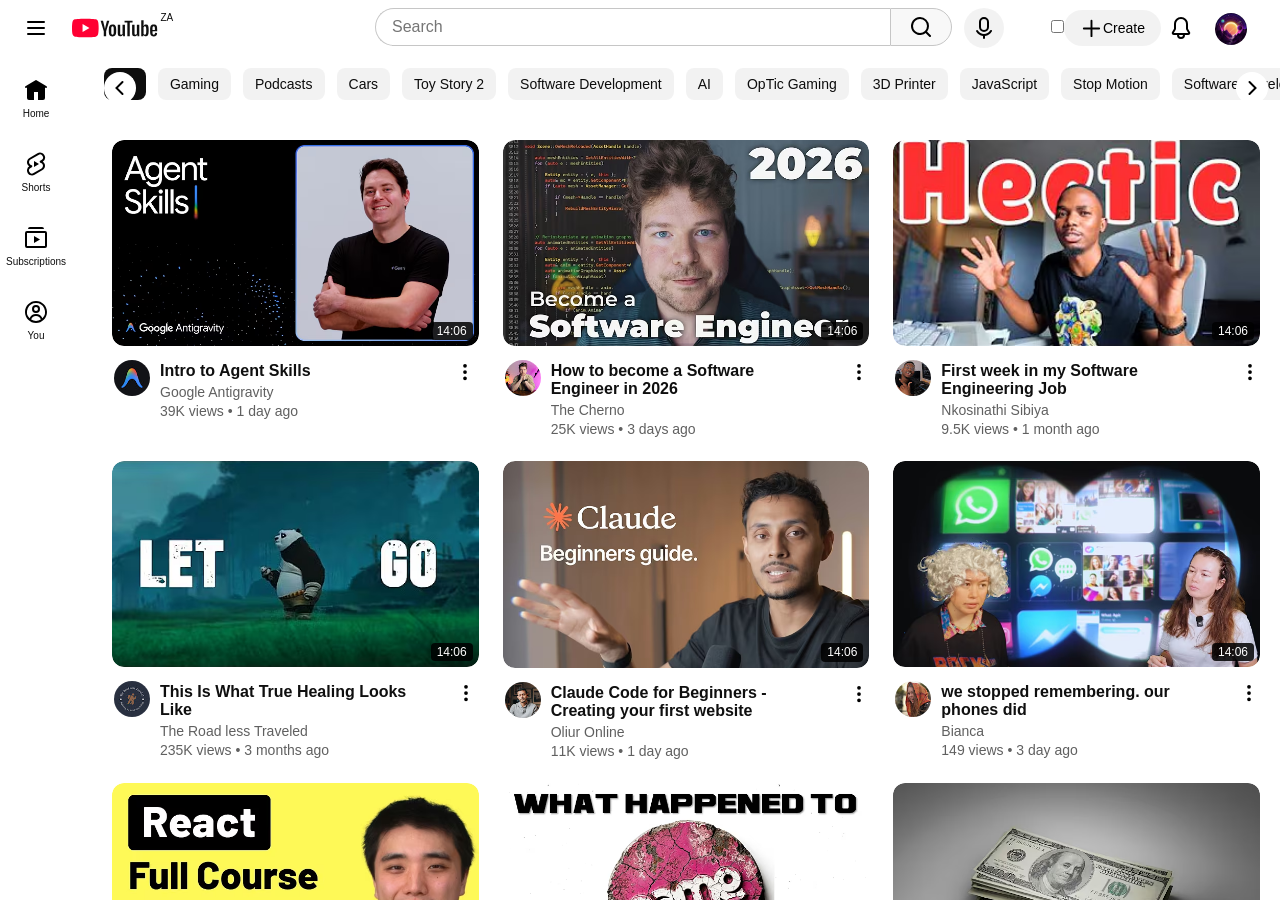
==== commit b2e68314: "various fixes" ====
--- a/index.html
+++ b/index.html
@@ -466,6 +466,7 @@
         <!-- Video Section -->
         <section class="main-area-right">
             <!-- Category Section That Scrolls -->
+            <div class="categories-bar-wrapper">
             <section class="scroll-container">
                 <div class="categories">
                     <div>
@@ -520,8 +521,8 @@
                         <button class="category-btns"><span>Stop Motion</span></button>
                     </div>
                 </div>
-
-                <!-- Category Arrows (left & right) -->
+            </section>
+                <!-- Category Arrows (left & right) - fixed to wrapper edges -->
                 <div class="arrows">
                     <div class="arrow-container right-arrow-container">
                         <div class="arrow">
@@ -533,10 +534,8 @@
                             <svg xmlns="http://www.w3.org/2000/svg" height="24" viewBox="0 0 24 24" width="24" focusable="false" aria-hidden="true" style="pointer-events: none; display: inherit; width: 100%; height: 100%;"><path d="M13.793 5.293 7.086 12l6.707 6.707a1 1 0 101.414-1.414L9.914 12l5.293-5.293a1 1 0 10-1.414-1.414Z"></path></svg>
                         </div>
                     </div>
-                    
-                </div>
-                
-            </section>
+                </div>
+            </div>
             <!-- YouTube Video Feed Section -->
             <section class="videos-section">
                 <!-- Video 1 -->
--- a/style.css
+++ b/style.css
@@ -186,8 +186,27 @@
     height: 100%;
     display: flex;
     flex-shrink: 0;
-    flex-direction: column; 
+    flex-direction: column;
     overflow-y: auto;
+    scrollbar-width: none;
+    -ms-overflow-style: none;
+}
+.menu-sidebar::-webkit-scrollbar {
+    width: 0;
+}
+.menu-sidebar:hover {
+    scrollbar-width: thin;
+    -ms-overflow-style: auto;
+}
+.menu-sidebar:hover::-webkit-scrollbar {
+    width: 8px;
+}
+.menu-sidebar:hover::-webkit-scrollbar-track {
+    background: transparent;
+}
+.menu-sidebar:hover::-webkit-scrollbar-thumb {
+    background: rgba(0, 0, 0, 0.2);
+    border-radius: 4px;
 }
 
 .menu-sidebar-section {
@@ -203,6 +222,20 @@
     justify-content: center;
     align-items: center;
     font-weight: 400;
+    cursor: pointer;
+    border-radius: 10px;
+    transition: background-color 0.15s ease-out;
+}
+.menu-sidebar-item:hover {
+    background-color: rgba(0, 0, 0, 0.05);
+}
+.menu-sidebar-item:has(.sb-menu-header),
+.menu-sidebar-item:has(.sb-menu-header-bottom) {
+    cursor: default;
+}
+.menu-sidebar-item:has(.sb-menu-header):hover,
+.menu-sidebar-item:has(.sb-menu-header-bottom):hover {
+    background-color: transparent;
 }
 .sb-item-content {
     height: 100%;
@@ -299,20 +332,34 @@
 }
 
 /* TOP SCROLL BAR  */
+.categories-bar-wrapper {
+    position: relative;
+    flex-shrink: 0;
+    min-height: 56px;
+    height: 56px;
+    width: 100%;
+}
 .scroll-container {
-    height: 56px;
+    height: 100%;
+    min-height: 56px;
     background-color: white;
-    position: relative;
-    z-index: 1;
     overflow-x: auto;
+    scrollbar-width: none;
+    -ms-overflow-style: none;
+}
+.scroll-container::-webkit-scrollbar {
+    display: none;
 }
 .arrows {
-    height: 100%;
-    width: 100%;
     position: absolute;
-    top: 0px;
+    top: 0;
+    left: 0;
+    right: 0;
+    bottom: 0;
+    pointer-events: none;
 }
 .arrow-container {
+    pointer-events: auto;
     width: 32px;
     height: 32px;
     border-bottom-left-radius: 16px;
@@ -330,10 +377,10 @@
     margin: 0 12px;
 }
 .right-arrow-container {
-    right: 0px;
+    right: 0;
 }
 .left-arrow-container {
-    left: 0px
+    left: 0;
 }
 .arrow {
     width: 24px;
@@ -341,6 +388,8 @@
 .categories {
     display: flex;
     align-items: center;
+    padding-left: 12px;
+    min-height: 56px;
 }
 
 /* CATEGORY BUTTONS | TOP SCROLL BAR */
@@ -395,6 +444,7 @@
     margin: 0;
     padding: 8px;
     border-radius: 12px;
+    cursor: pointer;
 }
 .video::before {
     content: '';
@@ -404,7 +454,7 @@
     background: var(--video-hover-bg);
     transform: scale(0);
     transform-origin: center;
-    transition: transform 0.15s ease-out 0s;
+    transition: transform 0.1s ease-out 0s;
     z-index: -1;
 }
 .video:hover::before {
--- a/responsive.css
+++ b/responsive.css
@@ -30,6 +30,12 @@
         justify-content: center;
         align-items: center;
         margin: 16px 0 14px 0;
+        cursor: pointer;
+        border-radius: 10px;
+        transition: background-color 0.15s ease-out;
+    }
+    .sml-menu-icons:hover {
+        background-color: rgba(0, 0, 0, 0.05);
     }
     .sml-menu-icon {
         height: 24px;
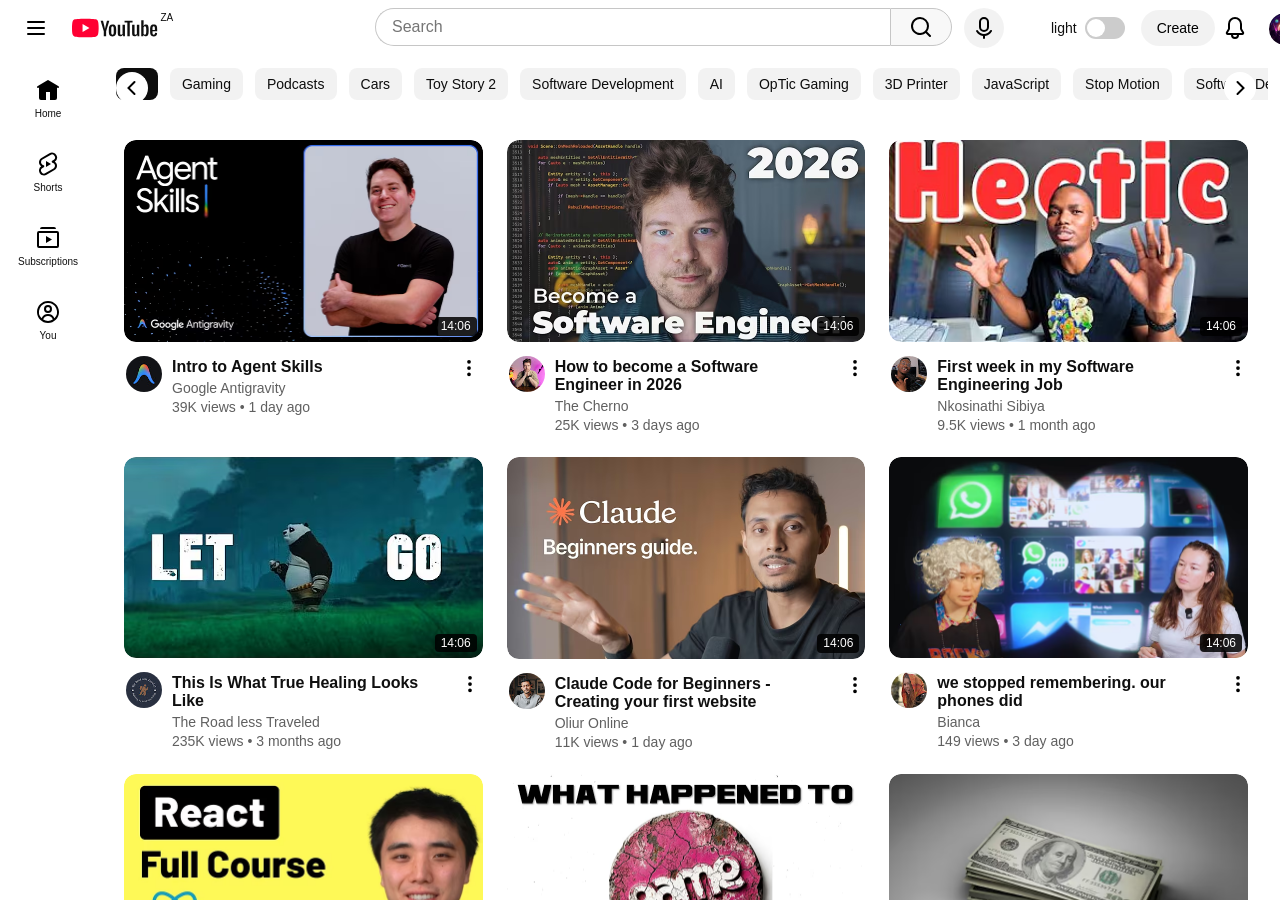
==== commit dbbd0d8e: "finalized dark mode" ====
--- a/index.html
+++ b/index.html
@@ -8,6 +8,7 @@
     <link rel="stylesheet" href="https://fonts.googleapis.com/css2?family=Material+Symbols+Outlined:opsz,wght,FILL,GRAD@20..48,100..700,0..1,-50..200&icon_names=home" />
     <link rel="stylesheet" href="style.css">
     <link rel="stylesheet" href="responsive.css">
+    <link rel="stylesheet" href="darkMode.css">
 
     <title>YouTube</title>
 </head>
@@ -65,6 +66,8 @@
         <!-- Navbar Right -->
         <div class="sign-in-right">
             <div class="dark-light-mode">
+                <span class="theme-label theme-label-light">light</span>
+                <span class="theme-label theme-label-dark">dark</span>
                 <input type="checkbox" id="switch">
                 <label for="switch"></label>
             </div>
@@ -77,7 +80,7 @@
                 </button>
             </div>
             <div class="notifications">
-                <div class="notifcations-icon">
+                <div class="notifications-icon">
                     <svg xmlns="http://www.w3.org/2000/svg" height="24" viewBox="0 0 24 24" width="24" focusable="false" aria-hidden="true" style="pointer-events: none; display: inherit; width: 100%; height: 100%;"><path d="M16 19a4 4 0 11-8 0H4.765C3.21 19 2.25 17.304 3.05 15.97l1.806-3.01A1 1 0 005 12.446V8a7 7 0 0114 0v4.446c0 .181.05.36.142.515l1.807 3.01c.8 1.333-.161 3.029-1.716 3.029H16ZM12 3a5 5 0 00-5 5v4.446a3 3 0 01-.428 1.543L4.765 17h14.468l-1.805-3.01A3 3 0 0117 12.445V8a5 5 0 00-5-5Zm-2 16a2 2 0 104 0h-4Z"></path></svg>
                 </div>
             </div>
--- a/style.css
+++ b/style.css
@@ -7,8 +7,25 @@
 body {
     font-family: Roboto, Noto, sans-serif;
     width: 100vw;
-    color: rgb(15, 15, 15);
+    background: var(--bg);
+    color: var(--text);
+    --bg: #fff;
+    --text: rgb(15, 15, 15);
+    --text-muted: rgb(96, 96, 96);
+    --text-muted-2: rgb(144, 144, 144);
+    --border: rgb(198, 198, 198);
+    --border-subtle: rgba(0, 0, 0, 0.1);
     --video-hover-bg: #e5e5e5;
+    --input-bg: rgb(248, 248, 248);
+    --scroll-bg: #fff;
+    --category-inactive-bg: rgba(0, 0, 0, 0.05);
+    --category-inactive-text: #0d0d0d;
+    --category-active-bg: #0d0d0d;
+    --category-active-text: #dfdfdf;
+    --sidebar-item-hover: rgba(0, 0, 0, 0.05);
+    --arrow-bg: rgb(255, 255, 255);
+    --logo-fill: #0f0f0f;
+    --scrollbar-thumb: rgba(0, 0, 0, 0.2);
 }
 
 /*  NAV BAR STYLING */
@@ -19,6 +36,7 @@
     display: flex;
     justify-content: space-between;
     align-items: center;
+    background: var(--bg);
 }
 
 /* NAVBAR LEFT */
@@ -36,7 +54,7 @@
     margin: 8px;
 }
 #youtube-paths_yt5 {
-    fill: #0f0f0f; 
+    fill: var(--logo-fill);
 }
 .yt-logo-large-container {
     margin-left: 16px;
@@ -72,24 +90,26 @@
     padding: 0 4px 0 16px;
     margin-left: 32px;
     border-right: none;
-    border-top: 1px solid rgb(198, 198, 198);
-    border-left: 1px solid rgb(198, 198, 198);
-    border-bottom: 1px solid rgb(198, 198, 198);
+    border-top: 1px solid var(--border);
+    border-left: 1px solid var(--border);
+    border-bottom: 1px solid var(--border);
     border-top-left-radius: 40px;
     border-bottom-left-radius: 40px;
     font-size: 16px;
+    background: var(--bg);
+    color: var(--text);
 }
 
 .search-btn-container {
     height: 38px;
     width: 62px;
-    border: 1px solid rgb(198, 198, 198);
+    border: 1px solid var(--border);
     display: flex;
     align-items: center;
     justify-content: center;
     border-top-right-radius: 40px;
     border-bottom-right-radius: 40px;
-    background-color: rgb(248, 248, 248);
+    background-color: var(--input-bg);
 }
 .search-btn {
     width: 24px;
@@ -99,7 +119,7 @@
     height: 40px;
     width: 40px;
     margin-left: 12px;
-    background-color: rgba(0, 0, 0, 0.05);
+    background-color: var(--category-inactive-bg);
     border-bottom-left-radius: 100px;
     border-bottom-right-radius: 100px;
     border-top-right-radius: 100px;
@@ -120,6 +140,9 @@
     justify-content: flex-start;
     width: 213px;
     height: 40px;
+}
+.dark-light-mode {
+    margin-right: 16px;
 }
 .create-btn-container {
     width: 97px;
@@ -138,7 +161,7 @@
     border-top-right-radius: 18px;
     border-top-left-radius: 18px;
     padding: 0 16px;
-    background-color: rgba(0, 0, 0, 0.05);
+    background-color: var(--sidebar-item-hover);
 }
 .create-btn-icon {
     margin-right: 6px;
@@ -179,6 +202,7 @@
     width: 100%;
     display: flex;
     overflow: hidden;
+    padding: 0 12px;
 }
 
 .menu-sidebar {
@@ -188,6 +212,7 @@
     flex-shrink: 0;
     flex-direction: column;
     overflow-y: auto;
+    padding-left: 12px;
     scrollbar-width: none;
     -ms-overflow-style: none;
 }
@@ -205,7 +230,7 @@
     background: transparent;
 }
 .menu-sidebar:hover::-webkit-scrollbar-thumb {
-    background: rgba(0, 0, 0, 0.2);
+    background: var(--scrollbar-thumb);
     border-radius: 4px;
 }
 
@@ -213,7 +238,7 @@
     padding: 12px;
     width: 100%;
     font-size: 14px;
-    border-bottom: 1px solid rgba(0, 0, 0, 0.1);
+    border-bottom: 1px solid var(--border-subtle);
 }
 .menu-sidebar-item {
     height: 40px;
@@ -227,7 +252,7 @@
     transition: background-color 0.15s ease-out;
 }
 .menu-sidebar-item:hover {
-    background-color: rgba(0, 0, 0, 0.05);
+    background-color: var(--sidebar-item-hover);
 }
 .menu-sidebar-item:has(.sb-menu-header),
 .menu-sidebar-item:has(.sb-menu-header-bottom) {
@@ -254,7 +279,7 @@
 /* Menu Headings */
 .sb-menu-header {
     padding-right: 8px;
-    color: rgb(15, 15, 15);
+    color: var(--text);
     font-size: 16px;
     font-weight: 500;
 }
@@ -299,7 +324,7 @@
 .footer-links {
     font-size: 13px;
     font-weight: 500;
-    color: rgb(96, 96, 96);
+    color: var(--text-muted);
     text-decoration: none;
     margin-right: 8px;
 }
@@ -311,7 +336,7 @@
 .copyright {
     padding: 16px 24px;
     font-size: 12px;
-    color: rgb(144, 144, 144);
+    color: var(--text-muted-2);
 }
 
 .seperator-section {
@@ -342,7 +367,7 @@
 .scroll-container {
     height: 100%;
     min-height: 56px;
-    background-color: white;
+    background-color: var(--scroll-bg);
     overflow-x: auto;
     scrollbar-width: none;
     -ms-overflow-style: none;
@@ -369,7 +394,7 @@
     position: absolute;
     top: calc((100% - 24px) / 2);
     z-index: 50;
-    background-color: rgb(255, 255, 255);
+    background-color: var(--arrow-bg);
     display: flex;
     justify-content: center;
     align-items: center;
@@ -394,8 +419,8 @@
 
 /* CATEGORY BUTTONS | TOP SCROLL BAR */
 .category-btn-active {
-    background-color: #0d0d0d;
-    color: #dfdfdf;
+    background-color: var(--category-active-bg);
+    color: var(--category-active-text);
     height: 32px;
     padding: 0 12px;
     margin: 12px 12px 12px 0;
@@ -409,8 +434,8 @@
     white-space: nowrap;
 }
 .category-btns {
-    background-color: rgba(0, 0, 0, 0.05);
-    color: #0d0d0d;
+    background-color: var(--category-inactive-bg);
+    color: var(--category-inactive-text);
     height: 32px;
     padding: 0 12px;
     margin: 12px 12px 12px 0;
@@ -608,7 +633,7 @@
     display: flex;
     position: relative;
     flex-direction: column;
-    color: rgb(15, 15, 15);
+    color: var(--text);
 }
 .video-title {
     font-size: 16px;
@@ -621,14 +646,14 @@
 }
 .video-channel {
     margin-top: 4px;
-    color: rgb(96, 96, 96);
+    color: var(--text-muted);
     font-size: 14px;
     font-weight: 400;
     cursor: pointer;
 }
 .video-views-date {
     margin-top: 3px;
-    color: rgb(96, 96, 96);
+    color: var(--text-muted);
     font-size: 14px;
     font-weight: 400;
     cursor: pointer;
--- a/responsive.css
+++ b/responsive.css
@@ -35,7 +35,7 @@
         transition: background-color 0.15s ease-out;
     }
     .sml-menu-icons:hover {
-        background-color: rgba(0, 0, 0, 0.05);
+        background-color: var(--sidebar-item-hover);
     }
     .sml-menu-icon {
         height: 24px;
@@ -44,7 +44,7 @@
     }
     .sml-menu-text {
         font-size: 10px;
-        color: rgb(15, 15, 15);
+        color: var(--text);
     }
 }
 /* 2 videos and small sidebar */
--- a/darkMode.css
+++ b/darkMode.css
@@ -0,0 +1,89 @@
+body:has(#switch:checked) {
+    --bg: #0f0f0f;
+    --text: #f1f1f1;
+    --text-muted: #aaa;
+    --text-muted-2: #717171;
+    --border: #303030;
+    --border-subtle: rgba(255, 255, 255, 0.1);
+    --video-hover-bg: #272727;
+    --input-bg: #121212;
+    --scroll-bg: #0f0f0f;
+    --category-inactive-bg: rgba(255, 255, 255, 0.1);
+    --category-inactive-text: #f1f1f1;
+    --category-active-bg: #f1f1f1;
+    --category-active-text: #0f0f0f;
+    --sidebar-item-hover: rgba(255, 255, 255, 0.1);
+    --arrow-bg: #0f0f0f;
+    --logo-fill: #f1f1f1;
+    --scrollbar-thumb: rgba(255, 255, 255, 0.2);
+}
+
+.dark-light-mode {
+    display: flex;
+    align-items: center;
+}
+
+.theme-label {
+    font-size: 14px;
+    font-weight: 500;
+    margin-right: 8px;
+    color: var(--text);
+}
+
+.theme-label-dark {
+    display: none;
+}
+
+body:has(#switch:checked) .theme-label-light {
+    display: none;
+}
+
+body:has(#switch:checked) .theme-label-dark {
+    display: inline;
+}
+
+.dark-light-mode input#switch {
+    display: none;
+}
+
+.dark-light-mode label {
+    display: inline-block;
+    width: 40px;
+    height: 22px;
+    background: #ccc;
+    border-radius: 11px;
+    cursor: pointer;
+    position: relative;
+}
+
+.dark-light-mode label::after {
+    content: '';
+    position: absolute;
+    width: 18px;
+    height: 18px;
+    border-radius: 50%;
+    background: #fff;
+    top: 2px;
+    left: 2px;
+    transition: transform 0.2s;
+}
+
+body:has(#switch:checked) .dark-light-mode label {
+    background: #3ea6ff;
+}
+
+body:has(#switch:checked) .dark-light-mode label::after {
+    transform: translateX(18px);
+}
+
+body:has(#switch:checked) svg path {
+    fill: #f1f1f1;
+}
+
+body:has(#switch:checked) path[fill="#FF0033"] {
+    fill: #FF0033;
+}
+
+body:has(#switch:checked) path[fill="white"] {
+    fill: white;
+}
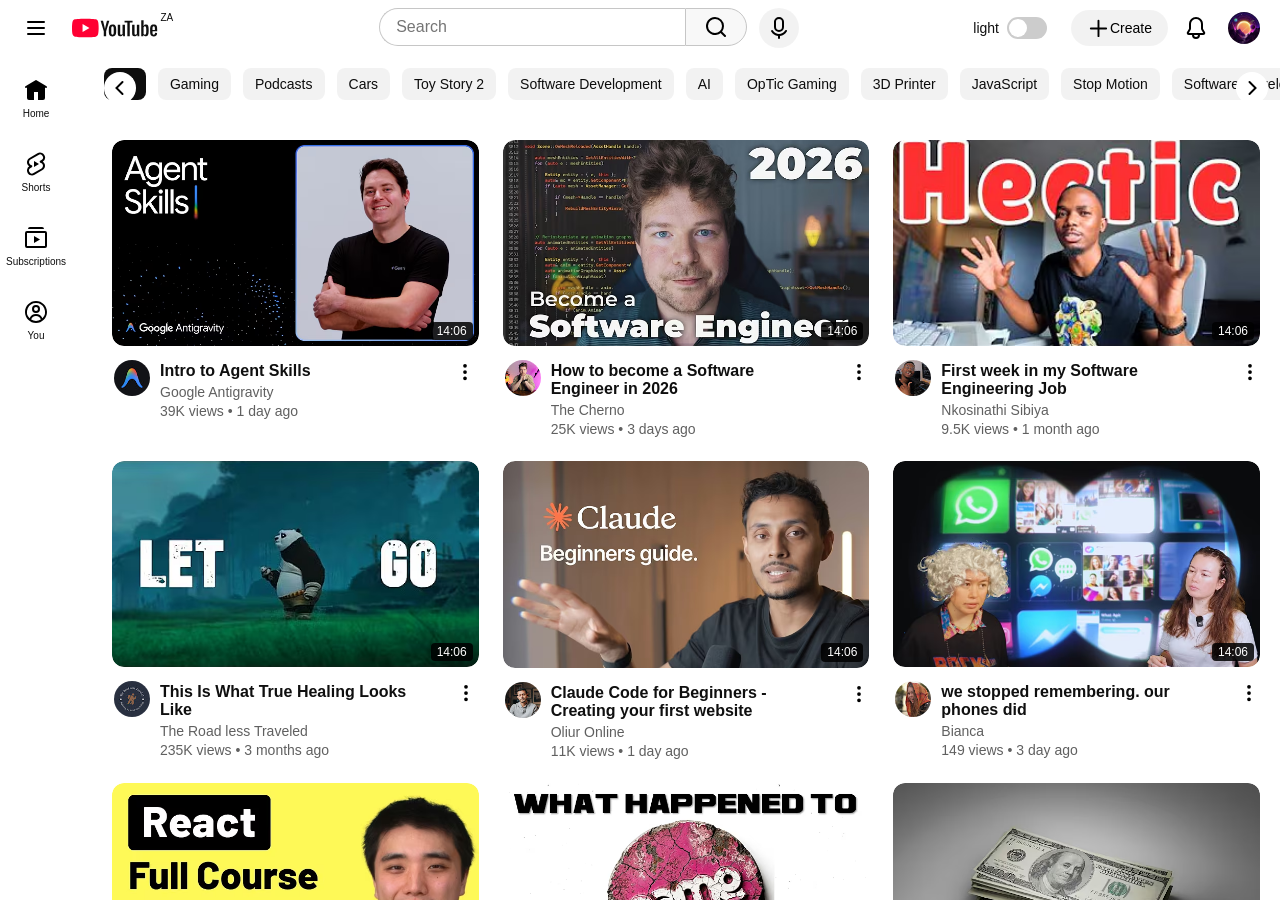
==== commit 10bb8535: "collapsable sidebar" ====
--- a/index.html
+++ b/index.html
@@ -19,11 +19,11 @@
     <nav>
         <!-- Navbar Left -->
         <div class="logo-menu-left">
-            <div class="burger-menu-icon-container">
+            <label for="sidebar-toggle" class="burger-menu-icon-container" aria-label="Toggle sidebar">
                 <div class="burger-menu-icon">
                     <svg xmlns="http://www.w3.org/2000/svg" height="24" viewBox="0 0 24 24" width="24" focusable="false" aria-hidden="true" style="pointer-events: none; display: inherit; width: 100%; height: 100%;"><path d="M20 5H4a1 1 0 000 2h16a1 1 0 100-2Zm0 6H4a1 1 0 000 2h16a1 1 0 000-2Zm0 6H4a1 1 0 000 2h16a1 1 0 000-2Z"></path></svg>
                 </div>
-            </div>
+            </label>
             <div class="yt-logo-large-container">
                 <svg xmlns="http://www.w3.org/2000/svg" id="yt-ringo2-svg_yt5" width="93" height="20" viewBox="0 0 93 20" focusable="false" aria-hidden="true" style="pointer-events: none; display: inherit; width: 100%; height: 100%;">
                     <g>
@@ -92,6 +92,7 @@
 
     <!-- Main Area -->
     <main>
+        <input type="checkbox" id="sidebar-toggle" class="sidebar-toggle-input" aria-hidden="true">
 
         <!-- Menu Sidebar Large -->
         <section class="menu-sidebar">
--- a/style.css
+++ b/style.css
@@ -6,7 +6,9 @@
 
 body {
     font-family: Roboto, Noto, sans-serif;
-    width: 100vw;
+    width: 100%;
+    max-width: 100%;
+    overflow-x: hidden;
     background: var(--bg);
     color: var(--text);
     --bg: #fff;
@@ -32,11 +34,13 @@
 nav {
     height: 56px;
     width: 100%;
+    min-width: 0;
     padding: 0 16px;
     display: flex;
     justify-content: space-between;
     align-items: center;
     background: var(--bg);
+    box-sizing: border-box;
 }
 
 /* NAVBAR LEFT */
@@ -44,9 +48,12 @@
 .logo-menu-left {
     display: flex;
     align-items: center;
+    flex-shrink: 0;
+    min-width: 0;
 }
 .burger-menu-icon-container {
     height: 100%;
+    cursor: pointer;
 }
 .burger-menu-icon {
     width: 24px;
@@ -62,6 +69,7 @@
     height: 20px;
     display: flex;
     align-items: center;
+    cursor: pointer;
 }
 .country-region {
     width: 12.5px;
@@ -76,16 +84,27 @@
 .search-area-middle {
     display: flex;
     align-items: center;
+    justify-content: center;
+    flex: 1;
+    min-width: 0;
+    margin: 0 40px;
 }
 .search-area {
     height: 40px;
-    width: 732px;
-    height: 40px;
+    max-width: 732px;
+    width: 100%;
+    min-width: 0;
     display: flex;
     justify-content: flex-end;
 }
+.search-area .input {
+    flex: 1;
+    min-width: 0;
+    display: flex;
+}
 .search-bar-input {
-    width: 515px;
+    width: 100%;
+    max-width: 515px;
     height: 38px;
     padding: 0 4px 0 16px;
     margin-left: 32px;
@@ -98,6 +117,7 @@
     font-size: 16px;
     background: var(--bg);
     color: var(--text);
+    cursor: pointer;
 }
 
 .search-btn-container {
@@ -110,6 +130,7 @@
     border-top-right-radius: 40px;
     border-bottom-right-radius: 40px;
     background-color: var(--input-bg);
+    cursor: pointer;
 }
 .search-btn {
     width: 24px;
@@ -120,6 +141,7 @@
     width: 40px;
     margin-left: 12px;
     background-color: var(--category-inactive-bg);
+    cursor: pointer;
     border-bottom-left-radius: 100px;
     border-bottom-right-radius: 100px;
     border-top-right-radius: 100px;
@@ -137,9 +159,10 @@
 .sign-in-right {
     display: flex;
     align-items: center;
-    justify-content: flex-start;
-    width: 213px;
+    justify-content: flex-end;
+    flex-shrink: 0;
     height: 40px;
+    gap: 8px;
 }
 .dark-light-mode {
     margin-right: 16px;
@@ -148,6 +171,7 @@
     width: 97px;
     height: 36px;
     margin-right: 8px;
+    cursor: pointer;
 }
 .create-btn-container button {
     /* width: 100%; */
@@ -176,24 +200,26 @@
     height: 24px;
     width: 24px;
     margin-right: 8px;
+    cursor: pointer;
 }
 .notifications-icon {
     height: 24px;
     width: 24px;
 }
 .profile {
-    width: 48px;
+    width: 40px;
+    height: 40px;
+    display: flex;
+    align-items: center;
+    justify-content: center;
+    cursor: pointer;
+    flex-shrink: 0;
+}
+.profile img {
+    width: 32px;
     height: 32px;
-    padding: 1px 6px;
-}
-.profile img {
-    margin: 0 8px;
-    height: 32px;
-    width: 32px;
-    border-bottom-left-radius: 50%;
-    border-bottom-right-radius: 50%;
-    border-top-right-radius: 50%;
-    border-top-left-radius: 50%;
+    border-radius: 50%;
+    display: block;
 }
 
 /* MAIN AREA */
@@ -202,7 +228,17 @@
     width: 100%;
     display: flex;
     overflow: hidden;
-    padding: 0 12px;
+    /* padding: 0 12px; */
+}
+
+/* Sidebar toggle checkbox (hidden, sibling of sidebar + main for ~ selector) */
+.sidebar-toggle-input {
+    position: absolute;
+    width: 0;
+    height: 0;
+    opacity: 0;
+    pointer-events: none;
+    margin: 0;
 }
 
 .menu-sidebar {
@@ -212,7 +248,8 @@
     flex-shrink: 0;
     flex-direction: column;
     overflow-y: auto;
-    padding-left: 12px;
+    transition: width 0.3s ease;
+    /* padding-left: 12px; */
     scrollbar-width: none;
     -ms-overflow-style: none;
 }
@@ -232,6 +269,34 @@
 .menu-sidebar:hover::-webkit-scrollbar-thumb {
     background: var(--scrollbar-thumb);
     border-radius: 4px;
+}
+
+/* Collapsed sidebar (checkbox hack): mini width, icons only, main area expands */
+#sidebar-toggle:checked ~ .menu-sidebar {
+    width: 72px;
+}
+#sidebar-toggle:checked ~ .menu-sidebar .menu-sidebar-item {
+    width: 100%;
+}
+#sidebar-toggle:checked ~ .menu-sidebar .sb-item-content {
+    justify-content: center;
+    padding: 0;
+}
+#sidebar-toggle:checked ~ .menu-sidebar .sb-item-content > span {
+    display: none;
+}
+#sidebar-toggle:checked ~ .menu-sidebar .sb-menu-icon {
+    margin-right: 0;
+}
+#sidebar-toggle:checked ~ .menu-sidebar .menu-sidebar-item:has(.sb-menu-header),
+#sidebar-toggle:checked ~ .menu-sidebar .menu-sidebar-item:has(.sb-menu-header-bottom) {
+    display: none;
+}
+#sidebar-toggle:checked ~ .menu-sidebar footer {
+    display: none;
+}
+#sidebar-toggle:checked ~ .menu-sidebar .menu-sidebar-section {
+    padding: 12px 8px;
 }
 
 .menu-sidebar-section {
@@ -354,6 +419,7 @@
     flex-direction: column;
     overflow-x: hidden;
     overflow-y: auto;
+    transition: margin-left 0.3s ease;
 }
 
 /* TOP SCROLL BAR  */
--- a/responsive.css
+++ b/responsive.css
@@ -2,6 +2,12 @@
 
 /* 3 videos */
 @media (max-width: 1991px) {
+    .search-area-middle {
+        margin: 0 24px;
+    }
+    .search-area {
+        max-width: 600px;
+    }
     .videos-section {
         grid-template-columns: repeat(3, 1fr);
     }
@@ -11,6 +17,12 @@
 }
 /* 3 videos and small sidebar */
 @media (max-width: 1312px) {
+    .search-area-middle {
+        margin: 0 16px;
+    }
+    .search-area {
+        max-width: 400px;
+    }
     .videos-section {
         grid-template-columns: repeat(3, 1fr);
     }
@@ -49,6 +61,12 @@
 }
 /* 2 videos and small sidebar */
 @media (max-width: 960px) {
+    .search-area-middle {
+        margin: 0 12px;
+    }
+    .search-area {
+        max-width: 280px;
+    }
     .videos-section {
         grid-template-columns: repeat(2, 1fr);
     }
@@ -56,6 +74,12 @@
 
 /* 2 videos and NO SIDEBAR */
 @media (max-width: 791px) {
+    .search-area-middle {
+        display: none;
+    }
+    nav {
+        padding: 0 12px;
+    }
     .videos-section {
         grid-template-columns: repeat(2, 1fr);
     }
@@ -69,6 +93,9 @@
 
 /* 1 video, no sidebar, basically mobile */
 @media (max-width: 603px) {
+    nav {
+        padding: 0 8px;
+    }
     .videos-section {
         grid-template-columns: repeat(1, 1fr);
     }
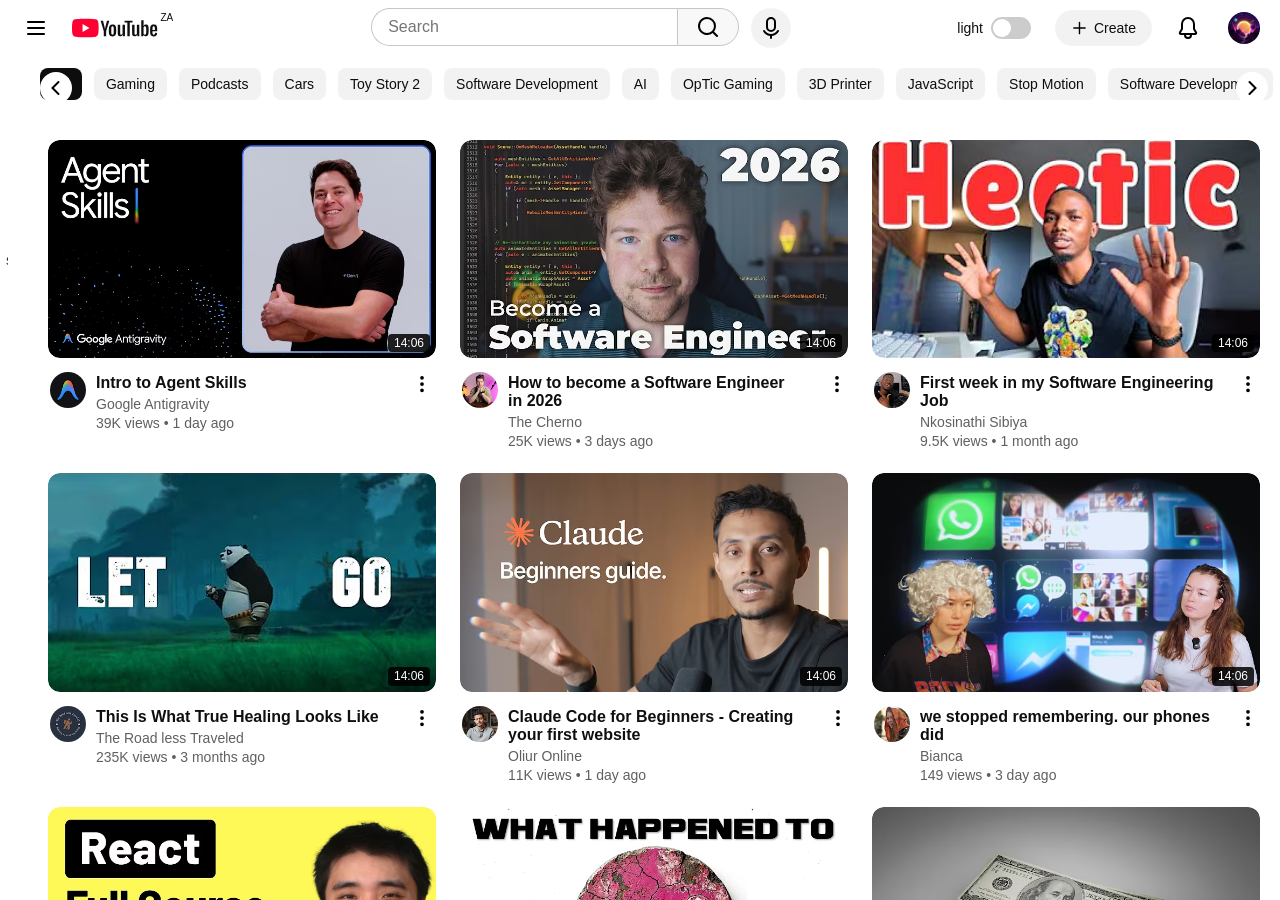
==== commit 04cb6def: "added AI features: shorts, profile and dropdowns" ====
--- a/index.html
+++ b/index.html
@@ -71,21 +71,148 @@
                 <input type="checkbox" id="switch">
                 <label for="switch"></label>
             </div>
-            <div class="create-btn-container">
-                <button>
+            <!-- Single radio group: only one nav dropdown open at a time -->
+            <input type="radio" name="nav-dropdown" id="dropdown-none" class="dropdown-toggle-input" checked aria-hidden="true">
+            <input type="radio" name="nav-dropdown" id="create-toggle" class="dropdown-toggle-input" aria-hidden="true">
+            <input type="radio" name="nav-dropdown" id="notifications-toggle" class="dropdown-toggle-input" aria-hidden="true">
+            <input type="radio" name="nav-dropdown" id="profile-toggle" class="dropdown-toggle-input" aria-hidden="true">
+            <label for="dropdown-none" class="dropdown-overlay" aria-hidden="true"></label>
+            <div class="create-dropdown-wrapper">
+                <label for="create-toggle" class="create-btn-container create-btn-label" aria-label="Create menu">
                     <span class="create-btn">
                         <svg xmlns="http://www.w3.org/2000/svg" height="24" viewBox="0 0 24 24" width="24" focusable="false" aria-hidden="true" style="pointer-events: none; display: inherit; width: 100%; height: 100%;"><path d="M12 3a1 1 0 00-1 1v7H4a1 1 0 000 2h7v7a1 1 0 002 0v-7h7a1 1 0 000-2h-7V4a1 1 0 00-1-1Z"></path></svg>
                     </span>
                     <span class="create-btn-text">Create</span>
-                </button>
+                </label>
+                <div class="create-dropdown dropdown-panel">
+                    <a href="#" class="create-dropdown-item">
+                        <span class="create-dropdown-item-icon">
+                            <svg xmlns="http://www.w3.org/2000/svg" height="24" viewBox="0 0 24 24" width="24" focusable="false"><path d="M17 10.5V7c0-.55-.45-1-1-1H4c-.55 0-1 .45-1 1v10c0 .55.45 1 1 1h12c.55 0 1-.45 1-1v-3.5l4 4v-11l-4 4z"></path></svg>
+                        </span>
+                        <span class="create-dropdown-item-text">Upload video</span>
+                    </a>
+                    <a href="#" class="create-dropdown-item">
+                        <span class="create-dropdown-item-icon">
+                            <svg xmlns="http://www.w3.org/2000/svg" height="24" viewBox="0 0 24 24" width="24" focusable="false"><path d="M12 2a10 10 0 1010 10A10 10 0 0012 2zm0 2a8 8 0 110 16 8 8 0 010-16zm0 4a4 4 0 104 4 4 4 0 00-4-4zm0 2a2 2 0 110 4 2 2 0 010-4zm0 4a2 2 0 11-2 2 2 2 0 012 2z"></path></svg>
+                        </span>
+                        <span class="create-dropdown-item-text">Go live</span>
+                    </a>
+                    <a href="#" class="create-dropdown-item">
+                        <span class="create-dropdown-item-icon">
+                            <svg xmlns="http://www.w3.org/2000/svg" height="24" viewBox="0 0 24 24" width="24" focusable="false"><path d="M3 17.25V21h3.75L17.81 9.94l-3.75-3.75L3 17.25zM20.71 7.04c.39-.39.39-1.02 0-1.41l-2.34-2.34c-.39-.39-1.02-.39-1.41 0l-1.83 1.83 3.75 3.75 1.83-1.83z"></path></svg>
+                        </span>
+                        <span class="create-dropdown-item-text">Create post</span>
+                    </a>
+                </div>
             </div>
-            <div class="notifications">
-                <div class="notifications-icon">
-                    <svg xmlns="http://www.w3.org/2000/svg" height="24" viewBox="0 0 24 24" width="24" focusable="false" aria-hidden="true" style="pointer-events: none; display: inherit; width: 100%; height: 100%;"><path d="M16 19a4 4 0 11-8 0H4.765C3.21 19 2.25 17.304 3.05 15.97l1.806-3.01A1 1 0 005 12.446V8a7 7 0 0114 0v4.446c0 .181.05.36.142.515l1.807 3.01c.8 1.333-.161 3.029-1.716 3.029H16ZM12 3a5 5 0 00-5 5v4.446a3 3 0 01-.428 1.543L4.765 17h14.468l-1.805-3.01A3 3 0 0117 12.445V8a5 5 0 00-5-5Zm-2 16a2 2 0 104 0h-4Z"></path></svg>
+            <div class="notifications-dropdown-wrapper">
+                <label for="notifications-toggle" class="notifications" aria-label="Notifications">
+                    <div class="notifications-icon">
+                        <svg xmlns="http://www.w3.org/2000/svg" height="24" viewBox="0 0 24 24" width="24" focusable="false" aria-hidden="true" style="pointer-events: none; display: inherit; width: 100%; height: 100%;"><path d="M16 19a4 4 0 11-8 0H4.765C3.21 19 2.25 17.304 3.05 15.97l1.806-3.01A1 1 0 005 12.446V8a7 7 0 0114 0v4.446c0 .181.05.36.142.515l1.807 3.01c.8 1.333-.161 3.029-1.716 3.029H16ZM12 3a5 5 0 00-5 5v4.446a3 3 0 01-.428 1.543L4.765 17h14.468l-1.805-3.01A3 3 0 0117 12.445V8a5 5 0 00-5-5Zm-2 16a2 2 0 104 0h-4Z"></path></svg>
+                    </div>
+                </label>
+                <div class="notifications-dropdown dropdown-panel">
+                    <header class="notifications-dropdown-header">
+                        <span class="notifications-dropdown-title">Notifications</span>
+                        <button type="button" class="notifications-settings-btn" aria-label="Notification settings">
+                            <svg xmlns="http://www.w3.org/2000/svg" height="20" viewBox="0 0 24 24" width="20" focusable="false" aria-hidden="true"><path d="M12 15.5a3.5 3.5 0 100-7 3.5 3.5 0 000 7zM19.43 12.98c.04-.32.07-.64.07-.98 0-.34-.03-.66-.07-.98l2.11-1.65c.19-.15.24-.42.12-.64l-2-3.46c-.12-.22-.39-.31-.61-.22l-2.49 1c-.52-.4-1.08-.73-1.69-.98l-.38-2.65A.488.488 0 0014 2h-4c-.25 0-.46.18-.49.42l-.38 2.65c-.61.25-1.17.59-1.69.98l-2.49-1c-.23-.09-.49 0-.61.22l-2 3.46c-.13.22-.07.49.12.64l2.11 1.65c-.04.32-.07.65-.07.98 0 .33.03.66.07.98l-2.11 1.65c-.19.15-.24.42-.12.64l2 3.46c.12.22.39.31.61.22l2.49-1c.52.4 1.08.73 1.69.98l.38 2.65c.03.24.24.42.49.42h4c.25 0 .46-.18.49-.42l.38-2.65c.61-.25 1.17-.59 1.69-.98l2.49 1c.23.09.49 0 .61-.22l2-3.46c.12-.22.07-.49-.12-.64l-2.11-1.65z"></path></svg>
+                        </button>
+                    </header>
+                    <div class="notifications-dropdown-list">
+                        <h3 class="notifications-subheading">Important</h3>
+                        <a href="#" class="notification-item">
+                            <img class="notification-avatar" src="./resources/channel-dps/channel-1-dp.jpg" alt="">
+                            <div class="notification-body">
+                                <span class="notification-channel">Channel One</span>
+                                <span class="notification-action">uploaded: I played a Category 1 Tournament...</span>
+                                <span class="notification-time">17 hours ago</span>
+                            </div>
+                            <img class="notification-thumb" src="./resources/video-thumbnails/yt-thumbnail-1.avif" alt="">
+                            <span class="notification-menu-btn" aria-hidden="true">
+                                <svg xmlns="http://www.w3.org/2000/svg" height="24" viewBox="0 0 24 24" width="24" focusable="false"><path d="M12 8c1.1 0 2-.9 2-2s-.9-2-2-2-2 .9-2 2 .9 2 2 2zm0 2c-1.1 0-2 .9-2 2s.9 2 2 2 2-.9 2-2-.9-2-2-2zm0 6c-1.1 0-2 .9-2 2s.9 2 2 2 2-.9 2-2-.9-2-2-2z"></path></svg>
+                            </span>
+                        </a>
+                        <a href="#" class="notification-item">
+                            <img class="notification-avatar" src="./resources/channel-dps/channel-2-dp.jpg" alt="">
+                            <div class="notification-body">
+                                <span class="notification-channel">Gaming Pro</span>
+                                <span class="notification-action">uploaded: New gameplay walkthrough is here</span>
+                                <span class="notification-time">1 day ago</span>
+                            </div>
+                            <img class="notification-thumb" src="./resources/video-thumbnails/yt-thumbnail-2.avif" alt="">
+                            <span class="notification-menu-btn" aria-hidden="true">
+                                <svg xmlns="http://www.w3.org/2000/svg" height="24" viewBox="0 0 24 24" width="24" focusable="false"><path d="M12 8c1.1 0 2-.9 2-2s-.9-2-2-2-2 .9-2 2 .9 2 2 2zm0 2c-1.1 0-2 .9-2 2s.9 2 2 2 2-.9 2-2-.9-2-2-2zm0 6c-1.1 0-2 .9-2 2s.9 2 2 2 2-.9 2-2-.9-2-2-2z"></path></svg>
+                            </span>
+                        </a>
+                        <h3 class="notifications-subheading">More notifications</h3>
+                        <a href="#" class="notification-item">
+                            <img class="notification-avatar" src="./resources/channel-dps/channel-3-dp.jpg" alt="">
+                            <div class="notification-body">
+                                <span class="notification-channel">Tech Reviews</span>
+                                <span class="notification-action">uploaded: Best laptops of 2026</span>
+                                <span class="notification-time">2 days ago</span>
+                            </div>
+                            <img class="notification-thumb" src="./resources/video-thumbnails/yt-thumbnail-3.avif" alt="">
+                            <span class="notification-menu-btn" aria-hidden="true">
+                                <svg xmlns="http://www.w3.org/2000/svg" height="24" viewBox="0 0 24 24" width="24" focusable="false"><path d="M12 8c1.1 0 2-.9 2-2s-.9-2-2-2-2 .9-2 2 .9 2 2 2zm0 2c-1.1 0-2 .9-2 2s.9 2 2 2 2-.9 2-2-.9-2-2-2zm0 6c-1.1 0-2 .9-2 2s.9 2 2 2 2-.9 2-2-.9-2-2-2z"></path></svg>
+                            </span>
+                        </a>
+                        <a href="#" class="notification-item">
+                            <img class="notification-avatar" src="./resources/channel-dps/channel-4-dp.jpg" alt="">
+                            <div class="notification-body">
+                                <span class="notification-channel">Cooking Daily</span>
+                                <span class="notification-action">uploaded: 5-minute breakfast ideas</span>
+                                <span class="notification-time">3 days ago</span>
+                            </div>
+                            <img class="notification-thumb" src="./resources/video-thumbnails/yt-thumbnail-4.avif" alt="">
+                            <span class="notification-menu-btn" aria-hidden="true">
+                                <svg xmlns="http://www.w3.org/2000/svg" height="24" viewBox="0 0 24 24" width="24" focusable="false"><path d="M12 8c1.1 0 2-.9 2-2s-.9-2-2-2-2 .9-2 2 .9 2 2 2zm0 2c-1.1 0-2 .9-2 2s.9 2 2 2 2-.9 2-2-.9-2-2-2zm0 6c-1.1 0-2 .9-2 2s.9 2 2 2 2-.9 2-2-.9-2-2-2z"></path></svg>
+                            </span>
+                        </a>
+                        <a href="#" class="notification-item">
+                            <img class="notification-avatar" src="./resources/channel-dps/channel-5-dp.jpg" alt="">
+                            <div class="notification-body">
+                                <span class="notification-channel">Music Channel</span>
+                                <span class="notification-action">uploaded: New album release stream</span>
+                                <span class="notification-time">4 days ago</span>
+                            </div>
+                            <img class="notification-thumb" src="./resources/video-thumbnails/yt-thumbnail-5.avif" alt="">
+                            <span class="notification-menu-btn" aria-hidden="true">
+                                <svg xmlns="http://www.w3.org/2000/svg" height="24" viewBox="0 0 24 24" width="24" focusable="false"><path d="M12 8c1.1 0 2-.9 2-2s-.9-2-2-2-2 .9-2 2 .9 2 2 2zm0 2c-1.1 0-2 .9-2 2s.9 2 2 2 2-.9 2-2-.9-2-2-2zm0 6c-1.1 0-2 .9-2 2s.9 2 2 2 2-.9 2-2-.9-2-2-2z"></path></svg>
+                            </span>
+                        </a>
+                    </div>
                 </div>
             </div>
-            <div class="profile">
-                <img src="./resources/channel-dps/my-channel-dp.jpg" alt="User profile picture" >
+            <div class="profile-dropdown-wrapper">
+                <label for="profile-toggle" class="profile" aria-label="Profile menu">
+                    <img src="./resources/channel-dps/my-channel-dp.jpg" alt="User profile picture" >
+                </label>
+                <div class="profile-dropdown dropdown-panel">
+                    <header class="profile-dropdown-header">
+                        <img class="profile-dropdown-avatar" src="./resources/channel-dps/my-channel-dp.jpg" alt="">
+                        <div class="profile-dropdown-info">
+                            <span class="profile-dropdown-name">Abdullah Ali</span>
+                            <span class="profile-dropdown-handle">@abdullahali716</span>
+                            <a href="channel.html" class="profile-dropdown-channel-link">View your channel</a>
+                        </div>
+                    </header>
+                    <hr class="profile-dropdown-divider">
+                    <nav class="profile-dropdown-menu">
+                        <a href="#" class="profile-dropdown-item">
+                            <span class="profile-dropdown-item-icon">
+                                <svg xmlns="http://www.w3.org/2000/svg" height="24" viewBox="0 0 24 24" width="24" focusable="false"><path d="M12.545 10.239v3.821h5.445c-.712 2.315-2.647 3.972-5.445 3.972a6.033 6.033 0 1 1 0-12.064c1.498 0 2.866.549 3.921 1.453l2.814-2.814A9.969 9.969 0 0 0 12.545 2C7.021 2 2.543 6.477 2.543 12s4.478 10 10.002 10c8.396 0 10.249-7.85 9.35-11.748l-9.35-.013z" fill="#4285F4"/><path d="M5.837 14.12l-1.806-1.406A5.98 5.98 0 0 1 6.545 7.62l3.151 2.592a5.976 5.976 0 0 0-.059 2.908H5.837z" fill="#34A853"/><path d="M12.545 22c2.583 0 4.93-.987 6.704-2.596l-3.095-2.619a5.976 5.976 0 0 1-3.609 1.377 5.99 5.99 0 0 1-5.646-4.063H2.653a9.965 9.965 0 0 0 9.892 8.901z" fill="#4A90E2"/><path d="M6.545 7.62a6.016 6.016 0 0 1 0-3.867V2.013A9.978 9.978 0 0 0 2.543 12c0 1.61.386 3.126 1.064 4.475l3.038-2.364z" fill="#FBBC05"/></svg>
+                            </span>
+                            <span class="profile-dropdown-item-text">Google Account</span>
+                        </a>
+                        <a href="#" class="profile-dropdown-item">
+                            <span class="profile-dropdown-item-icon">
+                                <svg xmlns="http://www.w3.org/2000/svg" height="24" viewBox="0 0 24 24" width="24" focusable="false"><path d="M17 7l-1.41 1.41L18.17 11H8v2h10.17l-2.58 2.58L17 17l5-5zM4 5h8V3H4c-1.1 0-2 .9-2 2v14c0 1.1.9 2 2 2h8v-2H4V5z"></path></svg>
+                            </span>
+                            <span class="profile-dropdown-item-text">Sign out</span>
+                        </a>
+                    </nav>
+                </div>
             </div>
         </div>
     </nav>
@@ -108,14 +235,14 @@
                     </div>
                 </div>
                 <!-- SHORTS -->
-                <div class="menu-sidebar-item">
+                <a href="shorts.html" class="menu-sidebar-item">
                     <div class="sb-item-content">
                         <div class="sb-menu-icon">
                             <svg xmlns="http://www.w3.org/2000/svg" height="24" viewBox="0 0 24 24" width="24" focusable="false" aria-hidden="true" style="pointer-events: none; display: inherit; width: 100%; height: 100%;"><path d="m13.467 1.19-8 4.7a5 5 0 00-.255 8.46 5 5 0 005.32 8.462l8-4.7a5 5 0 00.258-8.462 5 5 0 001.641-6.464l-.12-.217a5 5 0 00-6.844-1.78m5.12 2.79a2.999 2.999 0 01-1.067 4.107l-1.327.78a1 1 0 00.096 1.775l.943.423a3 3 0 01.288 5.323l-8 4.7a3 3 0 01-3.039-5.173l1.327-.78a1 1 0 00-.097-1.775l-.942-.423a3 3 0 01-.288-5.323l8-4.7a3 3 0 014.106 1.066ZM15 12l-5-3v6l5-3Z"></path></svg>
                         </div>
                         <span>Shorts</span>
                     </div>
-                </div>
+                </a>
             </section>
             <!-- SUBSCRIPTIONS -->
             <section class="menu-sidebar-section subscriptions-section">
@@ -438,14 +565,14 @@
                     Home
                 </div>
             </div>
-            <div class="sml-menu-icons">
+            <a href="shorts.html" class="sml-menu-icons">
                 <div class="sml-menu-icon">
                     <svg xmlns="http://www.w3.org/2000/svg" height="24" viewBox="0 0 24 24" width="24" focusable="false" aria-hidden="true" style="pointer-events: none; display: inherit; width: 100%; height: 100%;"><path d="m13.467 1.19-8 4.7a5 5 0 00-.255 8.46 5 5 0 005.32 8.462l8-4.7a5 5 0 00.258-8.462 5 5 0 001.641-6.464l-.12-.217a5 5 0 00-6.844-1.78m5.12 2.79a2.999 2.999 0 01-1.067 4.107l-1.327.78a1 1 0 00.096 1.775l.943.423a3 3 0 01.288 5.323l-8 4.7a3 3 0 01-3.039-5.173l1.327-.78a1 1 0 00-.097-1.775l-.942-.423a3 3 0 01-.288-5.323l8-4.7a3 3 0 014.106 1.066ZM15 12l-5-3v6l5-3Z"></path></svg>
                 </div>
                 <div class="sml-menu-text">
                     Shorts
                 </div>
-            </div>
+            </a>
             <div class="sml-menu-icons">
                 <div class="sml-menu-icon">
                     <svg xmlns="http://www.w3.org/2000/svg" height="24" viewBox="0 0 24 24" width="24" focusable="false" aria-hidden="true" style="pointer-events: none; display: inherit; width: 100%; height: 100%;"><path d="M18 1H6a2 2 0 00-2 2h16a2 2 0 00-2-2Zm3 4H3a2 2 0 00-2 2v13a2 2 0 002 2h18a2 2 0 002-2V7a2 2 0 00-2-2ZM3 20V7h18v13H3Zm13-6.5L10 10v7l6-3.5Z"></path></svg>
--- a/style.css
+++ b/style.css
@@ -53,12 +53,20 @@
 }
 .burger-menu-icon-container {
     height: 100%;
-    cursor: pointer;
+    width: 40px;
+    display: flex;
+    align-items: center;
+    justify-content: center;
+    border-radius: 50%;
+    cursor: pointer;
+    transition: background-color 0.15s ease;
+}
+.burger-menu-icon-container:hover {
+    background-color: var(--sidebar-item-hover);
 }
 .burger-menu-icon {
     width: 24px;
     height: 24px;
-    margin: 8px;
 }
 #youtube-paths_yt5 {
     fill: var(--logo-fill);
@@ -104,7 +112,7 @@
 }
 .search-bar-input {
     width: 100%;
-    max-width: 515px;
+    min-width: 0;
     height: 38px;
     padding: 0 4px 0 16px;
     margin-left: 32px;
@@ -117,7 +125,7 @@
     font-size: 16px;
     background: var(--bg);
     color: var(--text);
-    cursor: pointer;
+    cursor: text;
 }
 
 .search-btn-container {
@@ -131,6 +139,10 @@
     border-bottom-right-radius: 40px;
     background-color: var(--input-bg);
     cursor: pointer;
+    transition: background-color 0.15s ease;
+}
+.search-btn-container:hover {
+    background-color: var(--sidebar-item-hover);
 }
 .search-btn {
     width: 24px;
@@ -142,6 +154,7 @@
     margin-left: 12px;
     background-color: var(--category-inactive-bg);
     cursor: pointer;
+    transition: background-color 0.15s ease;
     border-bottom-left-radius: 100px;
     border-bottom-right-radius: 100px;
     border-top-right-radius: 100px;
@@ -150,6 +163,9 @@
     justify-content: center;
     align-items: center;
 }
+.mic-btn-container:hover {
+    background-color: var(--sidebar-item-hover);
+}
 .mic-btn {
     width: 24px;
     height: 24px;
@@ -167,26 +183,43 @@
 .dark-light-mode {
     margin-right: 16px;
 }
+.create-dropdown-wrapper {
+    margin-right: 8px;
+}
+
 .create-btn-container {
     width: 97px;
     height: 36px;
-    margin-right: 8px;
-    cursor: pointer;
-}
-.create-btn-container button {
-    /* width: 100%; */
-    height: 100%;
-    display: flex;
-    align-items: center;
-    justify-content: center;
+    margin-right: 0;
+    cursor: pointer;
+}
+
+.create-btn-label {
+    display: flex;
+    align-items: center;
+    justify-content: center;
+    height: 36px;
+    box-sizing: border-box;
     border: none;
-    border-bottom-left-radius: 18px;
-    border-bottom-right-radius: 18px;
-    border-top-right-radius: 18px;
-    border-top-left-radius: 18px;
+    border-radius: 18px;
     padding: 0 16px;
     background-color: var(--sidebar-item-hover);
-}
+    color: var(--text);
+    position: relative;
+    z-index: 101;
+}
+
+.create-btn-label:hover {
+    background-color: var(--video-hover-bg);
+}
+
+.create-btn-container button,
+.create-btn-label .create-btn {
+    margin-right: 6px;
+    height: 24px;
+    width: 24px;
+}
+
 .create-btn-icon {
     margin-right: 6px;
     height: 25px;
@@ -196,11 +229,42 @@
     font-size: 14px;
     font-weight: 500;
 }
+/* Dropdown toggle checkboxes (hidden) */
+.dropdown-toggle-input {
+    position: absolute;
+    width: 0;
+    height: 0;
+    opacity: 0;
+    pointer-events: none;
+    margin: 0;
+}
+
+.notifications-dropdown-wrapper,
+.profile-dropdown-wrapper,
+.create-dropdown-wrapper {
+    position: relative;
+}
+
+.notifications-dropdown-wrapper {
+    margin-right: 8px;
+}
+
 .notifications {
     height: 24px;
     width: 24px;
-    margin-right: 8px;
-    cursor: pointer;
+    padding: 8px;
+    box-sizing: content-box;
+    cursor: pointer;
+    display: flex;
+    align-items: center;
+    justify-content: center;
+    border-radius: 50%;
+    position: relative;
+    z-index: 101;
+    transition: background-color 0.15s ease;
+}
+.notifications:hover {
+    background-color: var(--sidebar-item-hover);
 }
 .notifications-icon {
     height: 24px;
@@ -214,12 +278,322 @@
     justify-content: center;
     cursor: pointer;
     flex-shrink: 0;
+    position: relative;
+    z-index: 101;
 }
 .profile img {
     width: 32px;
     height: 32px;
     border-radius: 50%;
     display: block;
+}
+
+/* Dropdown panels: hidden by default, visible when checkbox checked */
+.dropdown-panel {
+    position: absolute;
+    top: calc(100% + 8px);
+    right: 0;
+    min-width: 200px;
+    display: none;
+    z-index: 100;
+    background: var(--bg);
+    padding: 16px;
+    border-radius: 12px;
+    border: 1px solid var(--border-subtle);
+    box-shadow: 0 4px 24px rgba(0, 0, 0, 0.12);
+}
+
+/* Dropdowns: shown when their radio is checked (radios + overlay are siblings of wrappers in .sign-in-right) */
+#create-toggle:checked ~ .create-dropdown-wrapper .create-dropdown {
+    display: flex;
+}
+
+#notifications-toggle:checked ~ .notifications-dropdown-wrapper .notifications-dropdown {
+    display: flex;
+}
+
+#profile-toggle:checked ~ .profile-dropdown-wrapper .profile-dropdown {
+    display: flex;
+}
+
+/* Invisible overlay: when any dropdown is open, covers viewport; click selects dropdown-none and closes (only one open at a time) */
+.dropdown-overlay {
+    display: none;
+    position: fixed;
+    inset: 0;
+    z-index: 99;
+    cursor: default;
+}
+
+#create-toggle:checked ~ .dropdown-overlay,
+#notifications-toggle:checked ~ .dropdown-overlay,
+#profile-toggle:checked ~ .dropdown-overlay {
+    display: block;
+}
+
+/* Notifications dropdown content */
+.notifications-dropdown {
+    flex-direction: column;
+    padding: 0;
+    min-width: 360px;
+    max-width: 400px;
+}
+
+.notifications-dropdown-header {
+    display: flex;
+    align-items: center;
+    justify-content: space-between;
+    padding: 16px 16px 12px;
+    border-bottom: 1px solid var(--border-subtle);
+}
+
+.notifications-dropdown-title {
+    font-size: 16px;
+    font-weight: 500;
+    color: var(--text);
+}
+
+.notifications-settings-btn {
+    display: flex;
+    align-items: center;
+    justify-content: center;
+    padding: 4px;
+    border: none;
+    background: none;
+    cursor: pointer;
+    color: var(--text);
+    border-radius: 50%;
+}
+
+.notifications-settings-btn:hover {
+    background-color: var(--sidebar-item-hover);
+}
+
+.notifications-dropdown-list {
+    max-height: 400px;
+    overflow-y: auto;
+    padding: 8px 0;
+}
+
+.notifications-subheading {
+    font-size: 13px;
+    font-weight: 500;
+    color: var(--text-muted);
+    padding: 8px 16px 4px;
+    margin: 0;
+}
+
+.notification-item {
+    display: flex;
+    align-items: center;
+    gap: 12px;
+    padding: 8px 16px;
+    text-decoration: none;
+    color: inherit;
+    min-width: 0;
+    transition: background-color 0.15s ease;
+}
+
+.notification-item:hover {
+    background-color: var(--sidebar-item-hover);
+}
+
+.notification-avatar {
+    width: 36px;
+    height: 36px;
+    border-radius: 50%;
+    object-fit: cover;
+    flex-shrink: 0;
+}
+
+.notification-body {
+    display: flex;
+    flex-direction: column;
+    gap: 2px;
+    min-width: 0;
+    flex: 1;
+}
+
+.notification-channel {
+    font-size: 14px;
+    font-weight: 500;
+    color: var(--text);
+    white-space: nowrap;
+    overflow: hidden;
+    text-overflow: ellipsis;
+}
+
+.notification-action {
+    font-size: 13px;
+    color: var(--text-muted);
+    white-space: nowrap;
+    overflow: hidden;
+    text-overflow: ellipsis;
+}
+
+.notification-time {
+    font-size: 12px;
+    color: var(--text-muted-2);
+}
+
+.notification-thumb {
+    width: 56px;
+    height: 32px;
+    object-fit: cover;
+    border-radius: 4px;
+    flex-shrink: 0;
+}
+
+.notification-menu-btn {
+    display: flex;
+    align-items: center;
+    justify-content: center;
+    width: 24px;
+    height: 24px;
+    flex-shrink: 0;
+    color: var(--text-muted);
+}
+
+.notification-menu-btn svg {
+    width: 20px;
+    height: 20px;
+}
+
+/* Profile dropdown content */
+.profile-dropdown {
+    flex-direction: column;
+    padding: 0;
+    min-width: 280px;
+}
+
+.profile-dropdown-header {
+    display: flex;
+    align-items: center;
+    gap: 16px;
+    padding: 16px;
+}
+
+.profile-dropdown-avatar {
+    width: 48px;
+    height: 48px;
+    border-radius: 50%;
+    object-fit: cover;
+    flex-shrink: 0;
+}
+
+.profile-dropdown-info {
+    display: flex;
+    flex-direction: column;
+    gap: 2px;
+    min-width: 0;
+}
+
+.profile-dropdown-name {
+    font-size: 16px;
+    font-weight: 500;
+    color: var(--text);
+}
+
+.profile-dropdown-handle {
+    font-size: 14px;
+    color: var(--text-muted);
+}
+
+.profile-dropdown-channel-link {
+    font-size: 14px;
+    color: #1a73e8;
+    text-decoration: none;
+    margin-top: 4px;
+}
+
+.profile-dropdown-channel-link:hover {
+    text-decoration: underline;
+}
+
+.profile-dropdown-divider {
+    border: none;
+    border-top: 1px solid var(--border-subtle);
+    margin: 0;
+}
+
+.profile-dropdown-menu {
+    display: flex;
+    flex-direction: column;
+    padding: 8px 0;
+}
+
+.profile-dropdown-item {
+    display: flex;
+    align-items: center;
+    gap: 12px;
+    padding: 10px 16px;
+    text-decoration: none;
+    color: var(--text);
+    font-size: 14px;
+    transition: background-color 0.15s ease;
+}
+
+.profile-dropdown-item:hover {
+    background-color: var(--sidebar-item-hover);
+}
+
+.profile-dropdown-item-icon {
+    display: flex;
+    align-items: center;
+    justify-content: center;
+    width: 24px;
+    height: 24px;
+    flex-shrink: 0;
+}
+
+.profile-dropdown-item-icon svg {
+    width: 24px;
+    height: 24px;
+}
+
+.profile-dropdown-item-text {
+    flex: 1;
+}
+
+/* Create dropdown content */
+.create-dropdown {
+    flex-direction: column;
+    padding: 8px 0;
+    min-width: 220px;
+}
+
+.create-dropdown-item {
+    display: flex;
+    align-items: center;
+    gap: 12px;
+    padding: 10px 16px;
+    text-decoration: none;
+    color: var(--text);
+    font-size: 14px;
+    transition: background-color 0.15s ease;
+}
+
+.create-dropdown-item:hover {
+    background-color: var(--sidebar-item-hover);
+}
+
+.create-dropdown-item-icon {
+    display: flex;
+    align-items: center;
+    justify-content: center;
+    width: 24px;
+    height: 24px;
+    flex-shrink: 0;
+    color: var(--text);
+}
+
+.create-dropdown-item-icon svg {
+    width: 24px;
+    height: 24px;
+}
+
+.create-dropdown-item-text {
+    flex: 1;
 }
 
 /* MAIN AREA */
@@ -319,6 +693,10 @@
 .menu-sidebar-item:hover {
     background-color: var(--sidebar-item-hover);
 }
+a.menu-sidebar-item {
+    text-decoration: none;
+    color: inherit;
+}
 .menu-sidebar-item:has(.sb-menu-header),
 .menu-sidebar-item:has(.sb-menu-header-bottom) {
     cursor: default;
@@ -371,6 +749,10 @@
 /* SMALL MENU */
 .menu-sidebar-small {
     display: none;
+}
+.menu-sidebar-small a.sml-menu-icons {
+    text-decoration: none;
+    color: inherit;
 }
 
 
@@ -514,6 +896,9 @@
     font-weight: 500;
     white-space: nowrap;
 }
+.category-btns:hover {
+    cursor: pointer;
+}
 
 /* YOUTUBE VIDEO FEED SECTION */
 
@@ -733,3 +1118,193 @@
     height: 20px;
 }
 
+/* ========== CHANNEL PAGE ========== */
+.channel-page {
+    background: var(--bg);
+    min-height: calc(100vh - 56px);
+}
+
+/* Profile header */
+.channel-profile-header {
+    display: flex;
+    align-items: flex-start;
+    gap: 24px;
+    padding: 24px 24px 32px;
+    max-width: 1280px;
+    margin: 0 auto;
+}
+
+.channel-profile-avatar {
+    width: 128px;
+    height: 128px;
+    border-radius: 50%;
+    object-fit: cover;
+    flex-shrink: 0;
+}
+
+.channel-profile-info {
+    display: flex;
+    flex-direction: column;
+    gap: 4px;
+    min-width: 0;
+}
+
+.channel-profile-name {
+    font-size: 24px;
+    font-weight: 400;
+    color: var(--text);
+    margin: 0;
+    line-height: 1.3;
+}
+
+.channel-profile-subtitle {
+    font-size: 14px;
+    color: var(--text-muted);
+    margin: 0;
+}
+
+.channel-profile-about {
+    font-size: 14px;
+    color: var(--text-muted);
+    margin-top: 4px;
+}
+
+.channel-profile-more {
+    color: var(--text-muted-2);
+}
+
+.channel-profile-actions {
+    display: flex;
+    flex-wrap: wrap;
+    gap: 8px;
+    margin-top: 12px;
+}
+
+.channel-profile-btn {
+    display: inline-flex;
+    align-items: center;
+    justify-content: center;
+    padding: 10px 16px;
+    font-size: 14px;
+    font-weight: 500;
+    color: var(--text);
+    background-color: var(--category-inactive-bg);
+    border: none;
+    border-radius: 18px;
+    text-decoration: none;
+    cursor: pointer;
+    transition: background-color 0.15s ease;
+}
+
+.channel-profile-btn:hover {
+    background-color: var(--sidebar-item-hover);
+}
+
+/* Navigation tabs */
+.channel-tabs {
+    display: flex;
+    align-items: center;
+    gap: 0;
+    padding: 0 24px;
+    max-width: 1280px;
+    margin: 0 auto;
+    border-bottom: 1px solid var(--border-subtle);
+}
+
+.channel-tab {
+    padding: 12px 24px 14px;
+    font-size: 14px;
+    font-weight: 500;
+    color: var(--text-muted);
+    text-decoration: none;
+    border-bottom: 3px solid transparent;
+    margin-bottom: -1px;
+    transition: color 0.15s ease, border-color 0.15s ease;
+}
+
+.channel-tab:hover {
+    color: var(--text);
+}
+
+.channel-tab-active {
+    color: var(--text);
+    border-bottom-color: var(--text);
+}
+
+.channel-tab-search {
+    margin-left: auto;
+    padding: 8px;
+    border: none;
+    background: none;
+    cursor: pointer;
+    color: var(--text-muted);
+    display: flex;
+    align-items: center;
+    justify-content: center;
+}
+
+.channel-tab-search:hover {
+    color: var(--text);
+}
+
+.channel-tab-search svg {
+    width: 24px;
+    height: 24px;
+}
+
+/* Empty state */
+.channel-empty-state {
+    display: flex;
+    flex-direction: column;
+    align-items: center;
+    justify-content: center;
+    text-align: center;
+    padding: 80px 24px 120px;
+    max-width: 480px;
+    margin: 0 auto;
+}
+
+.channel-empty-illustration {
+    width: 120px;
+    height: 120px;
+    margin-bottom: 24px;
+    background: var(--category-inactive-bg);
+    border-radius: 8px;
+    object-fit: contain;
+}
+
+.channel-empty-heading {
+    font-size: 20px;
+    font-weight: 700;
+    color: var(--text);
+    margin: 0 0 8px;
+    line-height: 1.3;
+}
+
+.channel-empty-text {
+    font-size: 14px;
+    color: var(--text-muted);
+    margin: 0 0 24px;
+    line-height: 1.5;
+}
+
+.channel-empty-create-btn {
+    display: inline-flex;
+    align-items: center;
+    justify-content: center;
+    padding: 10px 24px;
+    font-size: 14px;
+    font-weight: 500;
+    color: var(--bg);
+    background-color: var(--text);
+    border: none;
+    border-radius: 18px;
+    text-decoration: none;
+    cursor: pointer;
+    transition: opacity 0.15s ease;
+}
+
+.channel-empty-create-btn:hover {
+    opacity: 0.9;
+}
+
--- a/responsive.css
+++ b/responsive.css
@@ -1,4 +1,11 @@
 /* 4 videos & full sidebar */
+
+/* Wide viewport: cap search middle so the bar stays centered (above 4-video breakpoint) */
+@media (min-width: 1992px) {
+    .search-area-middle {
+        max-width: 900px;
+    }
+}
 
 /* 3 videos */
 @media (max-width: 1991px) {
@@ -33,6 +40,14 @@
         display: flex;
         flex-direction: column;
         padding: 4px 4px 0 4px;
+        width: 0;
+        min-width: 0;
+        overflow: hidden;
+        flex-shrink: 0;
+        transition: width 0.3s ease;
+    }
+    #sidebar-toggle:checked ~ .menu-sidebar-small {
+        width: 72px;
     }
     .sml-menu-icons{
         height: 44px;
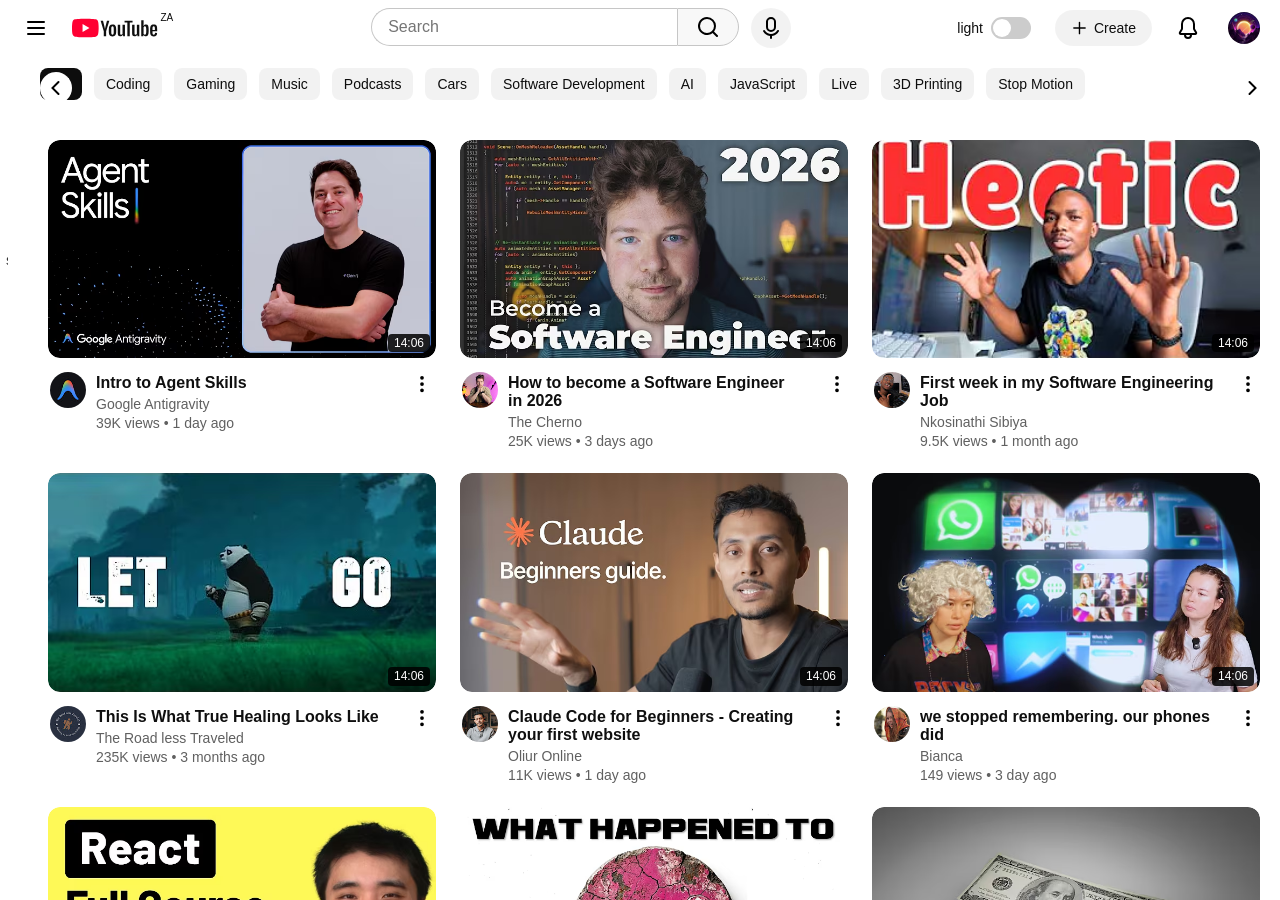
==== commit 81d84a2e: "added filter feature" ====
--- a/index.html
+++ b/index.html
@@ -219,6 +219,11 @@
 
     <!-- Main Area -->
     <main>
+        <!-- Category filter (CSS radio hack) - must be siblings to content for ~ selector -->
+        <input type="radio" name="category-filter" id="filter-all" class="category-filter-input" checked aria-hidden="true">
+        <input type="radio" name="category-filter" id="filter-coding" class="category-filter-input" aria-hidden="true">
+        <input type="radio" name="category-filter" id="filter-gaming" class="category-filter-input" aria-hidden="true">
+        <input type="radio" name="category-filter" id="filter-music" class="category-filter-input" aria-hidden="true">
         <input type="checkbox" id="sidebar-toggle" class="sidebar-toggle-input" aria-hidden="true">
 
         <!-- Menu Sidebar Large -->
@@ -596,64 +601,24 @@
 
         <!-- Video Section -->
         <section class="main-area-right">
-            <!-- Category Section That Scrolls -->
+            <!-- Category pills (labels for radio hack) -->
             <div class="categories-bar-wrapper">
-            <section class="scroll-container">
-                <div class="categories">
-                    <div>
-                        <button class="category-btn-active"><span>All</span></button>
-                    </div>
-                    <div>
-                        <button class="category-btns"><span>Gaming</span></button>
-                    </div>
-                    <div>
-                        <button class="category-btns"><span>Podcasts</span></button>
-                    </div>
-                    <div>
-                        <button class="category-btns"><span>Cars</span></button>
-                    </div>
-                    <div>
-                        <button class="category-btns"><span>Toy Story 2</span></button>
-                    </div>
-                    <div>
-                        <button class="category-btns"><span>Software Development</span></button>
-                    </div>
-                    <div>
-                        <button class="category-btns"><span>AI</span></button>
-                    </div>
-                    <div>
-                        <button class="category-btns"><span>OpTic Gaming</span></button>
-                    </div>
-                    <div>
-                        <button class="category-btns"><span>3D Printer</span></button>
-                    </div>
-                    <div>
-                        <button class="category-btns"><span>JavaScript</span></button>
-                    </div>
-                    <div>
-                        <button class="category-btns"><span>Stop Motion</span></button>
-                    </div>
-                    <div>
-                        <button class="category-btns"><span>Software Development</span></button>
-                    </div>
-                    <div>
-                        <button class="category-btns"><span>AI</span></button>
-                    </div>
-                    <div>
-                        <button class="category-btns"><span>OpTic Gaming</span></button>
-                    </div>
-                    <div>
-                        <button class="category-btns"><span>3D Printer</span></button>
-                    </div>
-                    <div>
-                        <button class="category-btns"><span>JavaScript</span></button>
-                    </div>
-                    <div>
-                        <button class="category-btns"><span>Stop Motion</span></button>
-                    </div>
-                </div>
-            </section>
-                <!-- Category Arrows (left & right) - fixed to wrapper edges -->
+                <section class="scroll-container">
+                    <div class="category-pills-row">
+                        <label for="filter-all" class="category-pill">All</label>
+                        <label for="filter-coding" class="category-pill">Coding</label>
+                        <label for="filter-gaming" class="category-pill">Gaming</label>
+                        <label for="filter-music" class="category-pill">Music</label>
+                        <span class="category-pill category-pill-dummy">Podcasts</span>
+                        <span class="category-pill category-pill-dummy">Cars</span>
+                        <span class="category-pill category-pill-dummy">Software Development</span>
+                        <span class="category-pill category-pill-dummy">AI</span>
+                        <span class="category-pill category-pill-dummy">JavaScript</span>
+                        <span class="category-pill category-pill-dummy">Live</span>
+                        <span class="category-pill category-pill-dummy">3D Printing</span>
+                        <span class="category-pill category-pill-dummy">Stop Motion</span>
+                    </div>
+                </section>
                 <div class="arrows">
                     <div class="arrow-container right-arrow-container">
                         <div class="arrow">
@@ -668,9 +633,9 @@
                 </div>
             </div>
             <!-- YouTube Video Feed Section -->
-            <section class="videos-section">
+            <section class="videos-section video-grid">
                 <!-- Video 1 -->
-                <div class="video">
+                <div class="video vid-coding">
                     <div class="video-thumbnail">
                         <img class="thumbnail-img thumbnail-static" src="./resources/video-thumbnails/yt-thumbnail-1.avif" alt="Intro to Agent Skills">
                         <img class="thumbnail-img thumbnail-preview" src="./resources/gifs/skill.gif" alt="">
@@ -700,7 +665,7 @@
                     </div>
                 </div>
                 <!-- Video 2 -->
-                <div class="video">
+                <div class="video vid-coding">
                     <div class="video-thumbnail">
                         <img class="thumbnail-img thumbnail-static" src="./resources/video-thumbnails/yt-thumbnail-2.avif" alt="How to become a Software Engineer in 2026">
                         <img class="thumbnail-img thumbnail-preview" src="./resources/gifs/coding.gif" alt="">
@@ -730,7 +695,7 @@
                     </div>
                 </div>
                 <!-- Video 3 -->
-                <div class="video">
+                <div class="video vid-coding">
                     <div class="video-thumbnail">
                         <img class="thumbnail-img thumbnail-static" src="./resources/video-thumbnails/yt-thumbnail-3.avif" alt="First week in my Software Engineering Job">
                         <img class="thumbnail-img thumbnail-preview" src="./resources/gifs/work.gif" alt="">
@@ -760,7 +725,7 @@
                     </div>
                 </div>
                 <!-- Video 4 -->
-                <div class="video">
+                <div class="video vid-music">
                     <div class="video-thumbnail">
                         <img class="thumbnail-img thumbnail-static" src="./resources/video-thumbnails/yt-thumbnail-4.avif" alt="This Is What True Healing Looks Like">
                         <img class="thumbnail-img thumbnail-preview" src="./resources/gifs/panda.gif" alt="">
@@ -790,7 +755,7 @@
                     </div>
                 </div>
                 <!-- Video 5 -->
-                <div class="video">
+                <div class="video vid-coding">
                     <div class="video-thumbnail">
                         <img class="thumbnail-img thumbnail-static" src="./resources/video-thumbnails/yt-thumbnail-5.avif" alt="Claude Code for Beginners - Creating your first website">
                         <img class="thumbnail-img thumbnail-preview" src="./resources/gifs/claude.gif" alt="">
@@ -820,7 +785,7 @@
                     </div>
                 </div>
                 <!-- Video 6 -->
-                <div class="video">
+                <div class="video vid-music">
                     <div class="video-thumbnail">
                         <img class="thumbnail-img thumbnail-static" src="./resources/video-thumbnails/yt-thumbnail-6.avif" alt="we stopped remembering. our phones did">
                         <img class="thumbnail-img thumbnail-preview" src="./resources/gifs/1.gif" alt="">
@@ -850,7 +815,7 @@
                     </div>
                 </div>
                 <!-- Video 7 -->
-                <div class="video">
+                <div class="video vid-coding">
                     <div class="video-thumbnail">
                         <img class="thumbnail-img thumbnail-static" src="./resources/video-thumbnails/yt-thumbnail-7.avif" alt="React Tutorial Full Course - Beginner to Pro">
                         <img class="thumbnail-img thumbnail-preview" src="./resources/gifs/react.gif" alt="">
@@ -880,7 +845,7 @@
                     </div>
                 </div>
                 <!-- Video 8 -->
-                <div class="video">
+                <div class="video vid-gaming">
                     <div class="video-thumbnail">
                         <img class="thumbnail-img thumbnail-static" src="./resources/video-thumbnails/yt-thumbnail-8.avif" alt="How One MISTAKE Destroyed Game">
                         <img class="thumbnail-img thumbnail-preview" src="./resources/gifs/game.gif" alt="">
@@ -910,7 +875,7 @@
                     </div>
                 </div>
                 <!-- Video 9 -->
-                <div class="video">
+                <div class="video vid-music">
                     <div class="video-thumbnail">
                         <img class="thumbnail-img thumbnail-static" src="./resources/video-thumbnails/yt-thumbnail-9.avif" alt="What If It Works Out?">
                         <img class="thumbnail-img thumbnail-preview" src="./resources/gifs/success.gif" alt="">
@@ -940,7 +905,7 @@
                     </div>
                 </div>   
                 <!-- Video 10 -->
-                <div class="video">
+                <div class="video vid-coding">
                     <div class="video-thumbnail">
                         <img class="thumbnail-img thumbnail-static" src="./resources/video-thumbnails/yt-thumbnail-10.avif" alt="he needed my giant keyboard... can I fix it in time?">
                         <img class="thumbnail-img thumbnail-preview" src="./resources/gifs/keyboard.avif" alt="">
@@ -970,7 +935,7 @@
                     </div>
                 </div>     
                 <!-- Video 11 -->
-                <div class="video">
+                <div class="video vid-gaming">
                     <div class="video-thumbnail">
                         <img class="thumbnail-img thumbnail-static" src="./resources/video-thumbnails/yt-thumbnail-11.avif" alt="OpticTexas vs VancouverSurge Major II Qualifiers">
                         <img class="thumbnail-img thumbnail-preview" src="./resources/gifs/cod.gif" alt="">
@@ -1000,7 +965,7 @@
                     </div>
                 </div>   
                 <!-- Video 12 -->
-                <div class="video">
+                <div class="video vid-coding">
                     <div class="video-thumbnail">
                         <img class="thumbnail-img thumbnail-static" src="./resources/video-thumbnails/yt-thumbnail-12.avif" alt="How to Build a Better World Through Your Job">
                         <img class="thumbnail-img thumbnail-preview" src="./resources/gifs/adamsavage.webp" alt="">
@@ -1030,7 +995,7 @@
                     </div>
                 </div>       
                 <!-- Video 13 -->
-                <div class="video">
+                <div class="video vid-gaming">
                     <div class="video-thumbnail">
                         <img class="thumbnail-img thumbnail-static" src="./resources/video-thumbnails/yt-thumbnail-13.avif" alt="Comparing Every Version of Toy Story 3: The Game">
                         <img class="thumbnail-img thumbnail-preview" src="./resources/gifs/toystory.webp" alt="">
@@ -1060,7 +1025,7 @@
                     </div>
                 </div>      
                 <!-- Video 14 -->
-                <div class="video">
+                <div class="video vid-music">
                     <div class="video-thumbnail">
                         <img class="thumbnail-img thumbnail-static" src="./resources/video-thumbnails/yt-thumbnail-14.avif" alt="founder mode dark ambient for building at 3am">
                         <img class="thumbnail-img thumbnail-preview" src="/resources/video-thumbnails/yt-thumbnail-14.avif" alt="">
@@ -1090,7 +1055,7 @@
                     </div>
                 </div>  
                 <!-- Video 15 -->
-                <div class="video">
+                <div class="video vid-coding">
                     <div class="video-thumbnail">
                         <img class="thumbnail-img thumbnail-static" src="./resources/video-thumbnails/yt-thumbnail-15.avif" alt="I connected Claude AI to Blender 3D Mind-Blowing Results">
                         <img class="thumbnail-img thumbnail-preview" src="./resources/gifs/blender.gif" alt="">
@@ -1120,7 +1085,7 @@
                     </div>
                 </div>    
                 <!-- Video 16 -->
-                <div class="video">
+                <div class="video vid-gaming">
                     <div class="video-thumbnail">
                         <img class="thumbnail-img thumbnail-static" src="./resources/video-thumbnails/yt-thumbnail-16.avif" alt="Logitech X2 Superstrike">
                         <img class="thumbnail-img thumbnail-preview" src="./resources/gifs/mouse.gif" alt="">
@@ -1150,7 +1115,7 @@
                     </div>
                 </div> 
                 <!-- Video 17 -->
-                <div class="video">
+                <div class="video vid-gaming">
                     <div class="video-thumbnail">
                         <img class="thumbnail-img thumbnail-static" src="./resources/video-thumbnails/yt-thumbnail-17.avif" alt="The Story of Max Verstappen">
                         <img class="thumbnail-img thumbnail-preview" src="./resources/gifs/max.gif" alt="">
@@ -1180,7 +1145,7 @@
                     </div>
                 </div> 
                 <!-- Video 18 -->
-                <div class="video">
+                <div class="video vid-coding">
                     <div class="video-thumbnail">
                         <img class="thumbnail-img thumbnail-static" src="./resources/video-thumbnails/yt-thumbnail-18.avif" alt="My First Line of Code: Linus Torvalds">
                         <img class="thumbnail-img thumbnail-preview" src="./resources/gifs/linus.gif" alt="">
@@ -1210,7 +1175,7 @@
                     </div>
                 </div>
                 <!-- Video 19 -->
-                <div class="video">
+                <div class="video vid-coding">
                     <div class="video-thumbnail">
                         <img class="thumbnail-img thumbnail-static" src="./resources/video-thumbnails/yt-thumbnail-19.avif" alt="The Only Upgrade Order That Makes Sense">
                         <img class="thumbnail-img thumbnail-preview" src="./resources/gifs/gaming.webp" alt="">
@@ -1240,7 +1205,7 @@
                     </div>
                 </div> 
                 <!-- Video 20 -->
-                <div class="video">
+                <div class="video vid-music">
                     <div class="video-thumbnail">
                         <img class="thumbnail-img thumbnail-static" src="./resources/video-thumbnails/yt-thumbnail-20.avif" alt="I've owned over 1000 bags. These are my favorites.">
                         <img class="thumbnail-img thumbnail-preview" src="./resources/gifs/bag.webp" alt="">
--- a/style.css
+++ b/style.css
@@ -612,6 +612,9 @@
     height: 0;
     opacity: 0;
     pointer-events: none;
+}
+.category-filter-input {
+    display: none;
     margin: 0;
 }
 
@@ -858,46 +861,42 @@
 .arrow {
     width: 24px;
 }
-.categories {
-    display: flex;
-    align-items: center;
-    padding-left: 12px;
+/* Category pills row (labels for radio hack) */
+.category-pills-row {
+    display: flex;
+    align-items: center;
+    gap: 0;
+    padding: 12px 12px 12px 12px;
     min-height: 56px;
 }
-
-/* CATEGORY BUTTONS | TOP SCROLL BAR */
-.category-btn-active {
-    background-color: var(--category-active-bg);
-    color: var(--category-active-text);
-    height: 32px;
-    padding: 0 12px;
-    margin: 12px 12px 12px 0;
-    border-bottom-left-radius: 8px;
-    border-bottom-right-radius: 8px;
-    border-top-left-radius: 8px;
-    border-top-right-radius: 8px;
-    border: none;
-    font-size: 14px;
-    font-weight: 600;
-    white-space: nowrap;
-}
-.category-btns {
+.category-pill {
     background-color: var(--category-inactive-bg);
     color: var(--category-inactive-text);
     height: 32px;
     padding: 0 12px;
-    margin: 12px 12px 12px 0;
-    border-bottom-left-radius: 8px;
-    border-bottom-right-radius: 8px;
-    border-top-left-radius: 8px;
-    border-top-right-radius: 8px;
+    margin-right: 12px;
+    border-radius: 8px;
     border: none;
     font-size: 14px;
     font-weight: 500;
     white-space: nowrap;
-}
-.category-btns:hover {
-    cursor: pointer;
+    cursor: pointer;
+    display: inline-flex;
+    align-items: center;
+    justify-content: center;
+    transition: background-color 0.15s ease, color 0.15s ease;
+}
+.category-pill-dummy {
+    cursor: pointer;
+}
+/* Active pill: when corresponding radio is checked */
+#filter-all:checked ~ .main-area-right label[for="filter-all"],
+#filter-coding:checked ~ .main-area-right label[for="filter-coding"],
+#filter-gaming:checked ~ .main-area-right label[for="filter-gaming"],
+#filter-music:checked ~ .main-area-right label[for="filter-music"] {
+    background-color: var(--category-active-bg);
+    color: var(--category-active-text);
+    font-weight: 600;
 }
 
 /* YOUTUBE VIDEO FEED SECTION */
@@ -907,6 +906,13 @@
     gap: 8px;
     padding: 20px 12px;
     grid-template-columns: repeat(4, 1fr);
+}
+
+/* Category filter (CSS radio hack): hide non-matching videos when a filter is selected */
+#filter-coding:checked ~ .main-area-right .videos-section .video:not(.vid-coding),
+#filter-gaming:checked ~ .main-area-right .videos-section .video:not(.vid-gaming),
+#filter-music:checked ~ .main-area-right .videos-section .video:not(.vid-music) {
+    display: none;
 }
 
 /* INDIVIDUAL VIDEO */
